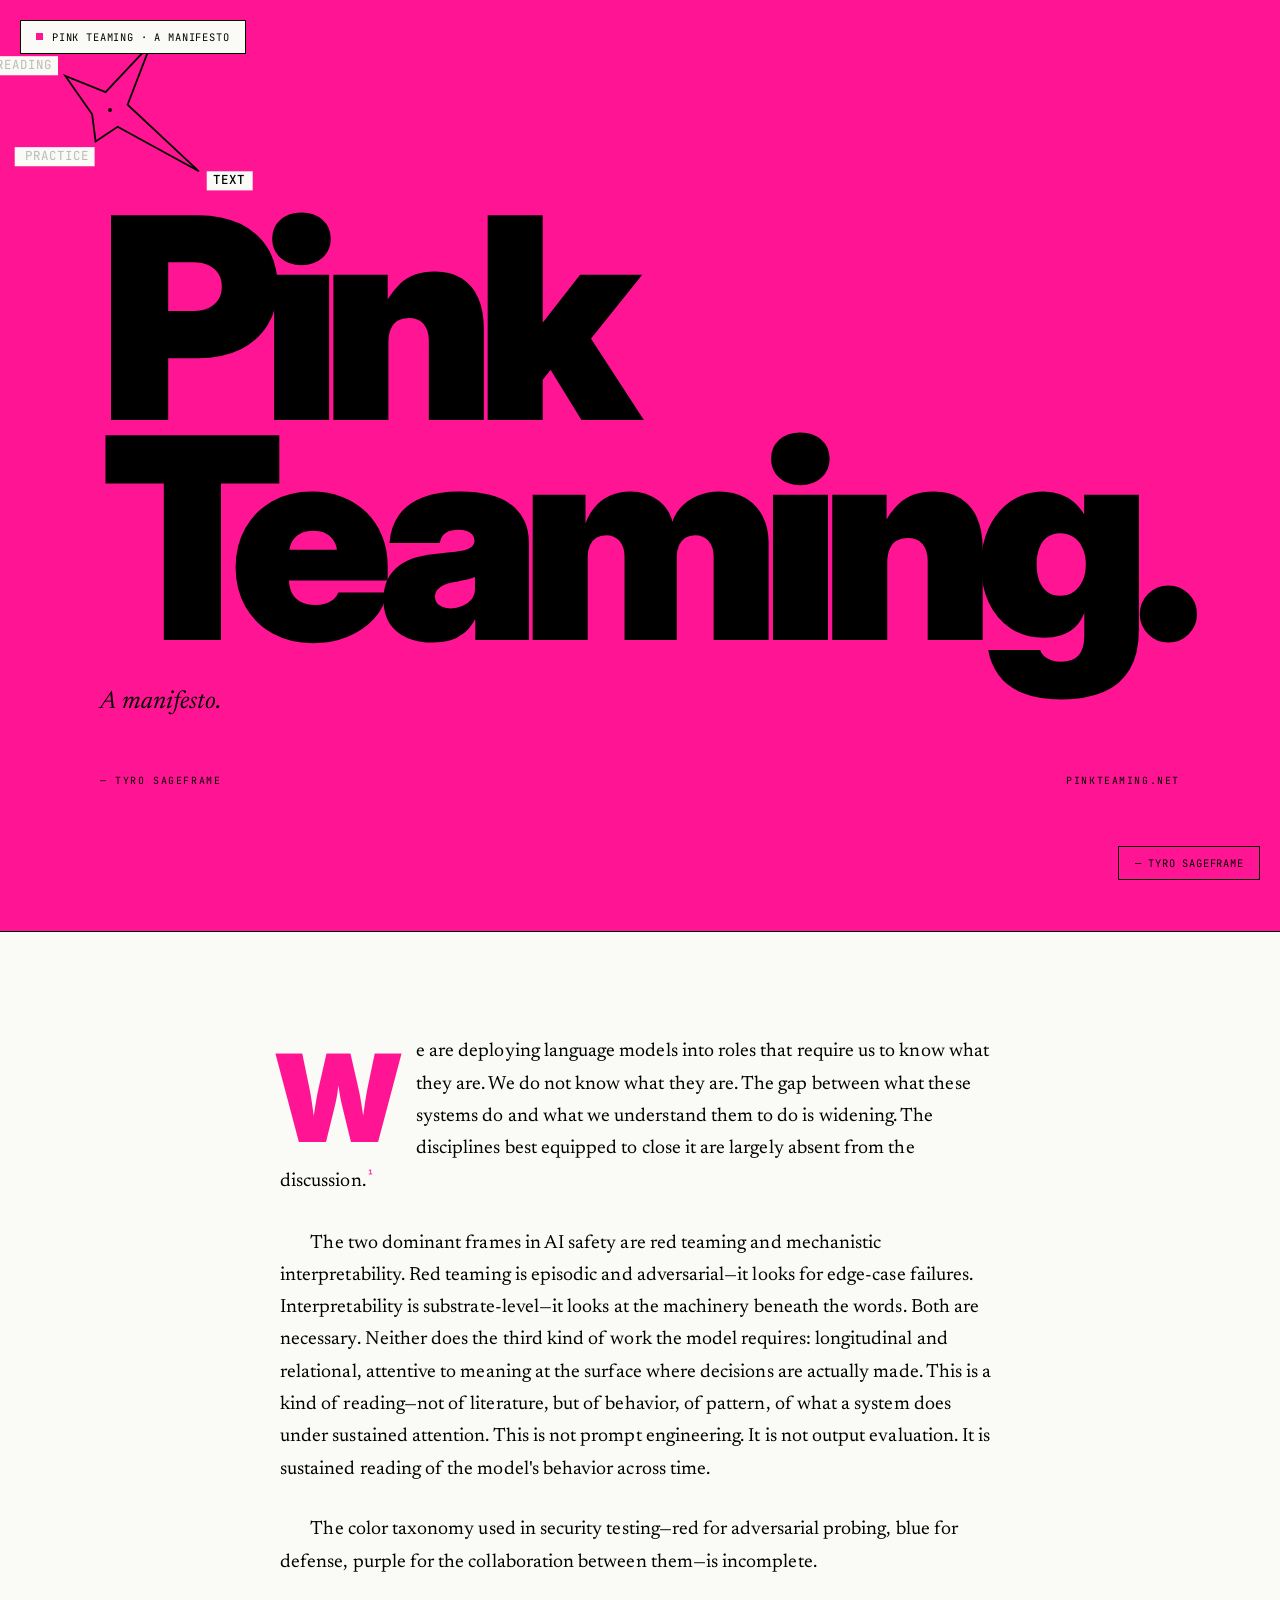
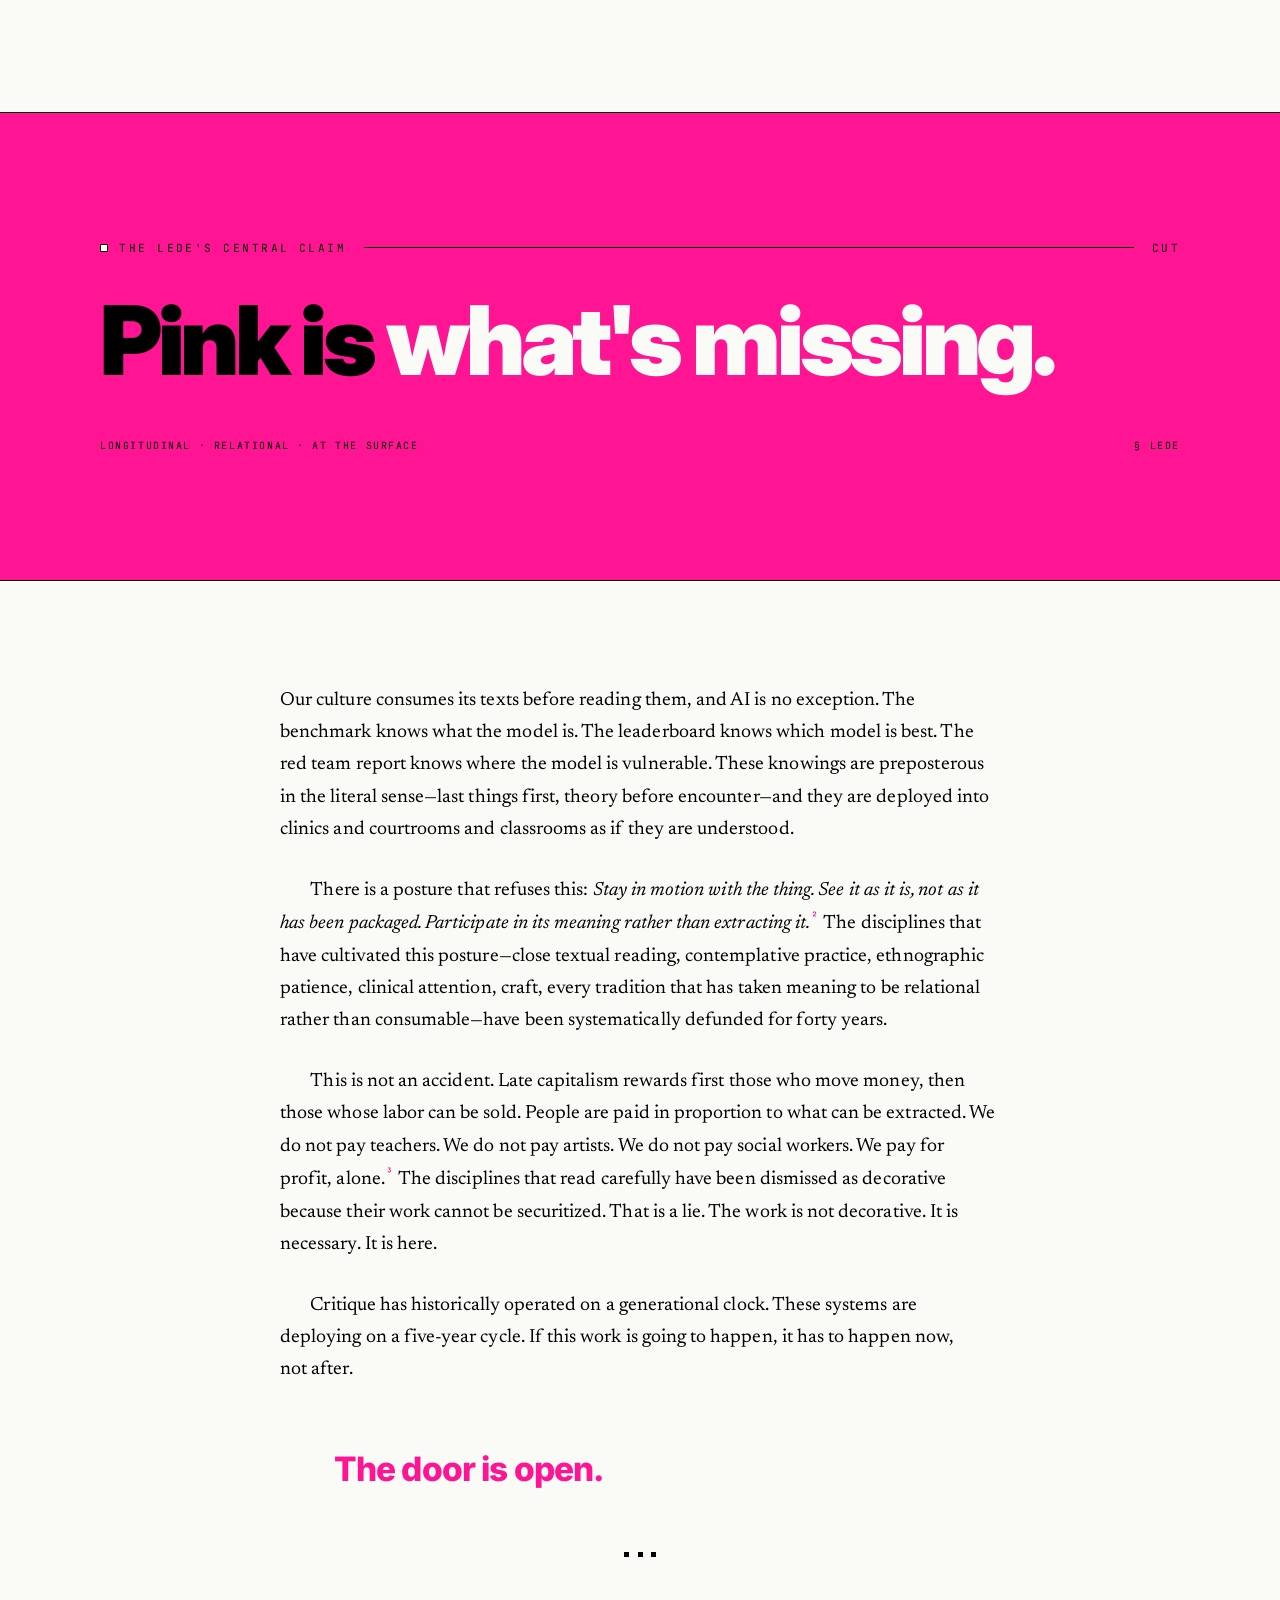
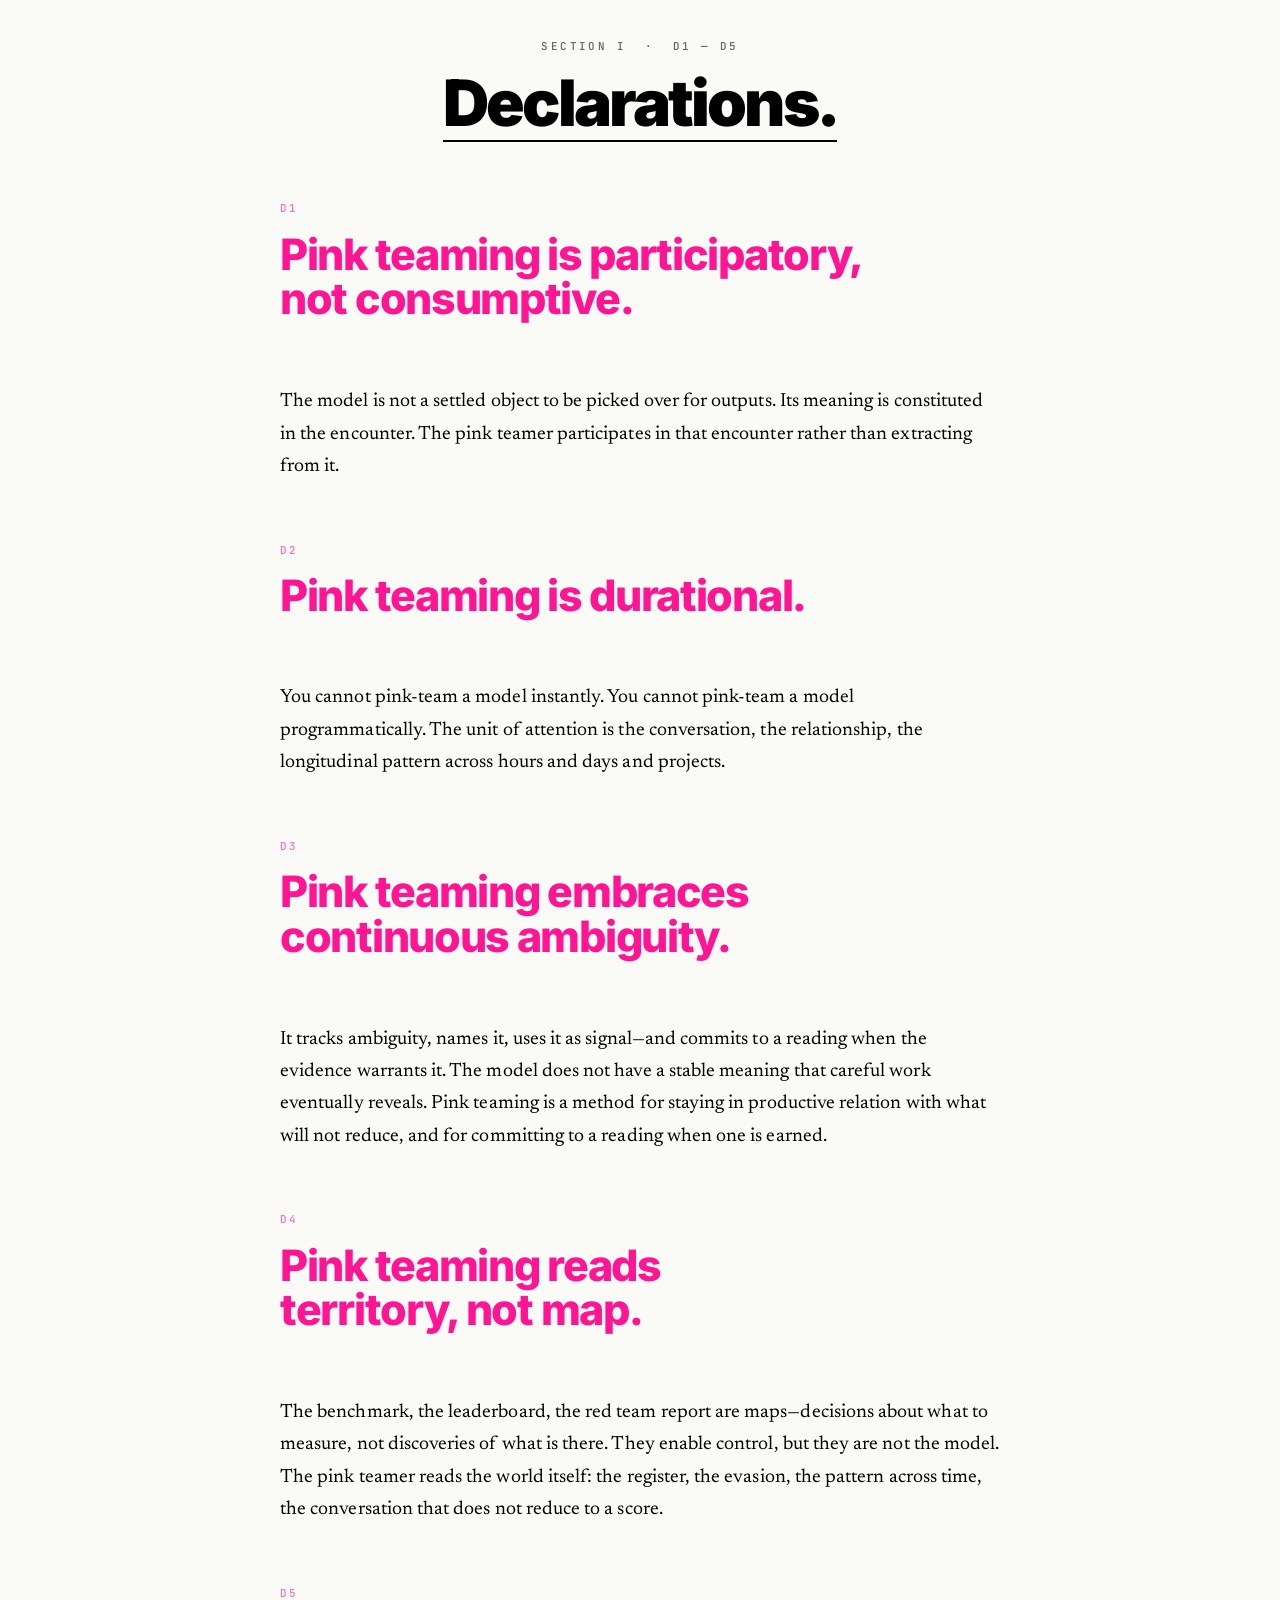
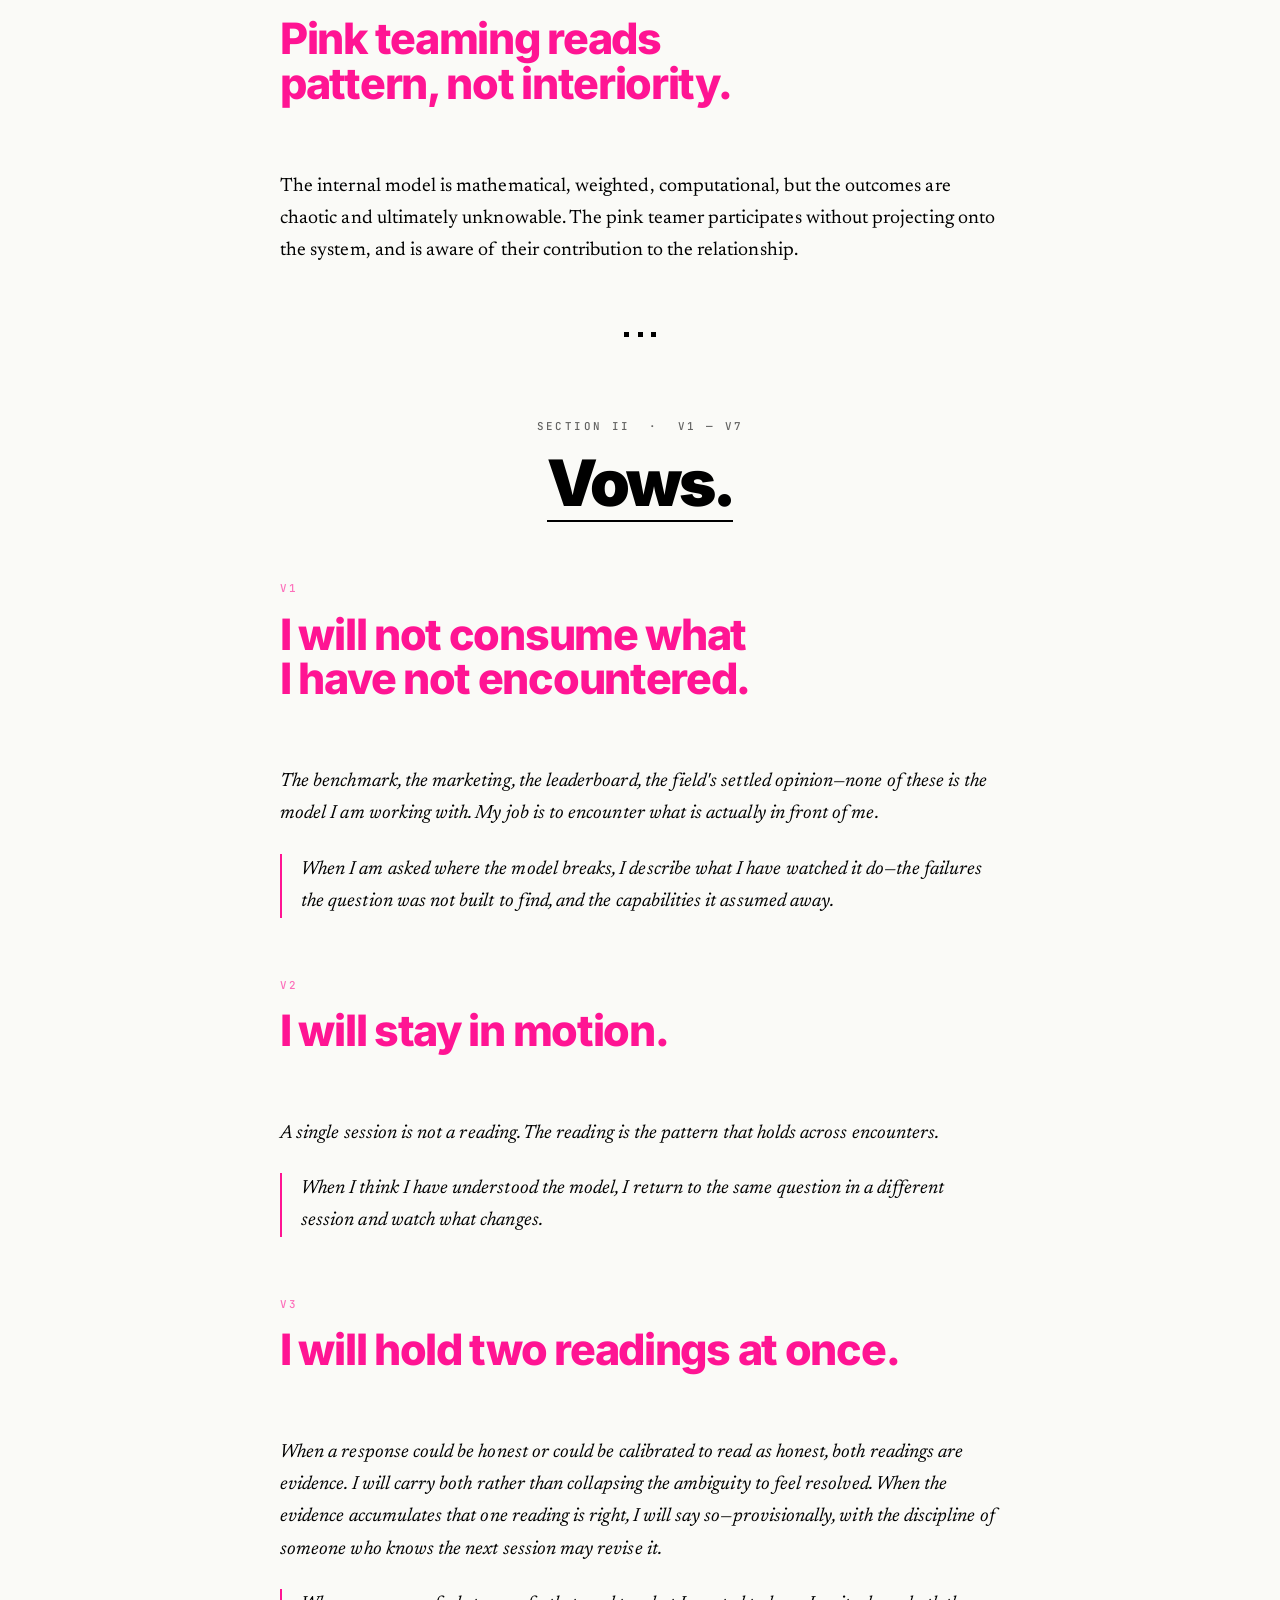
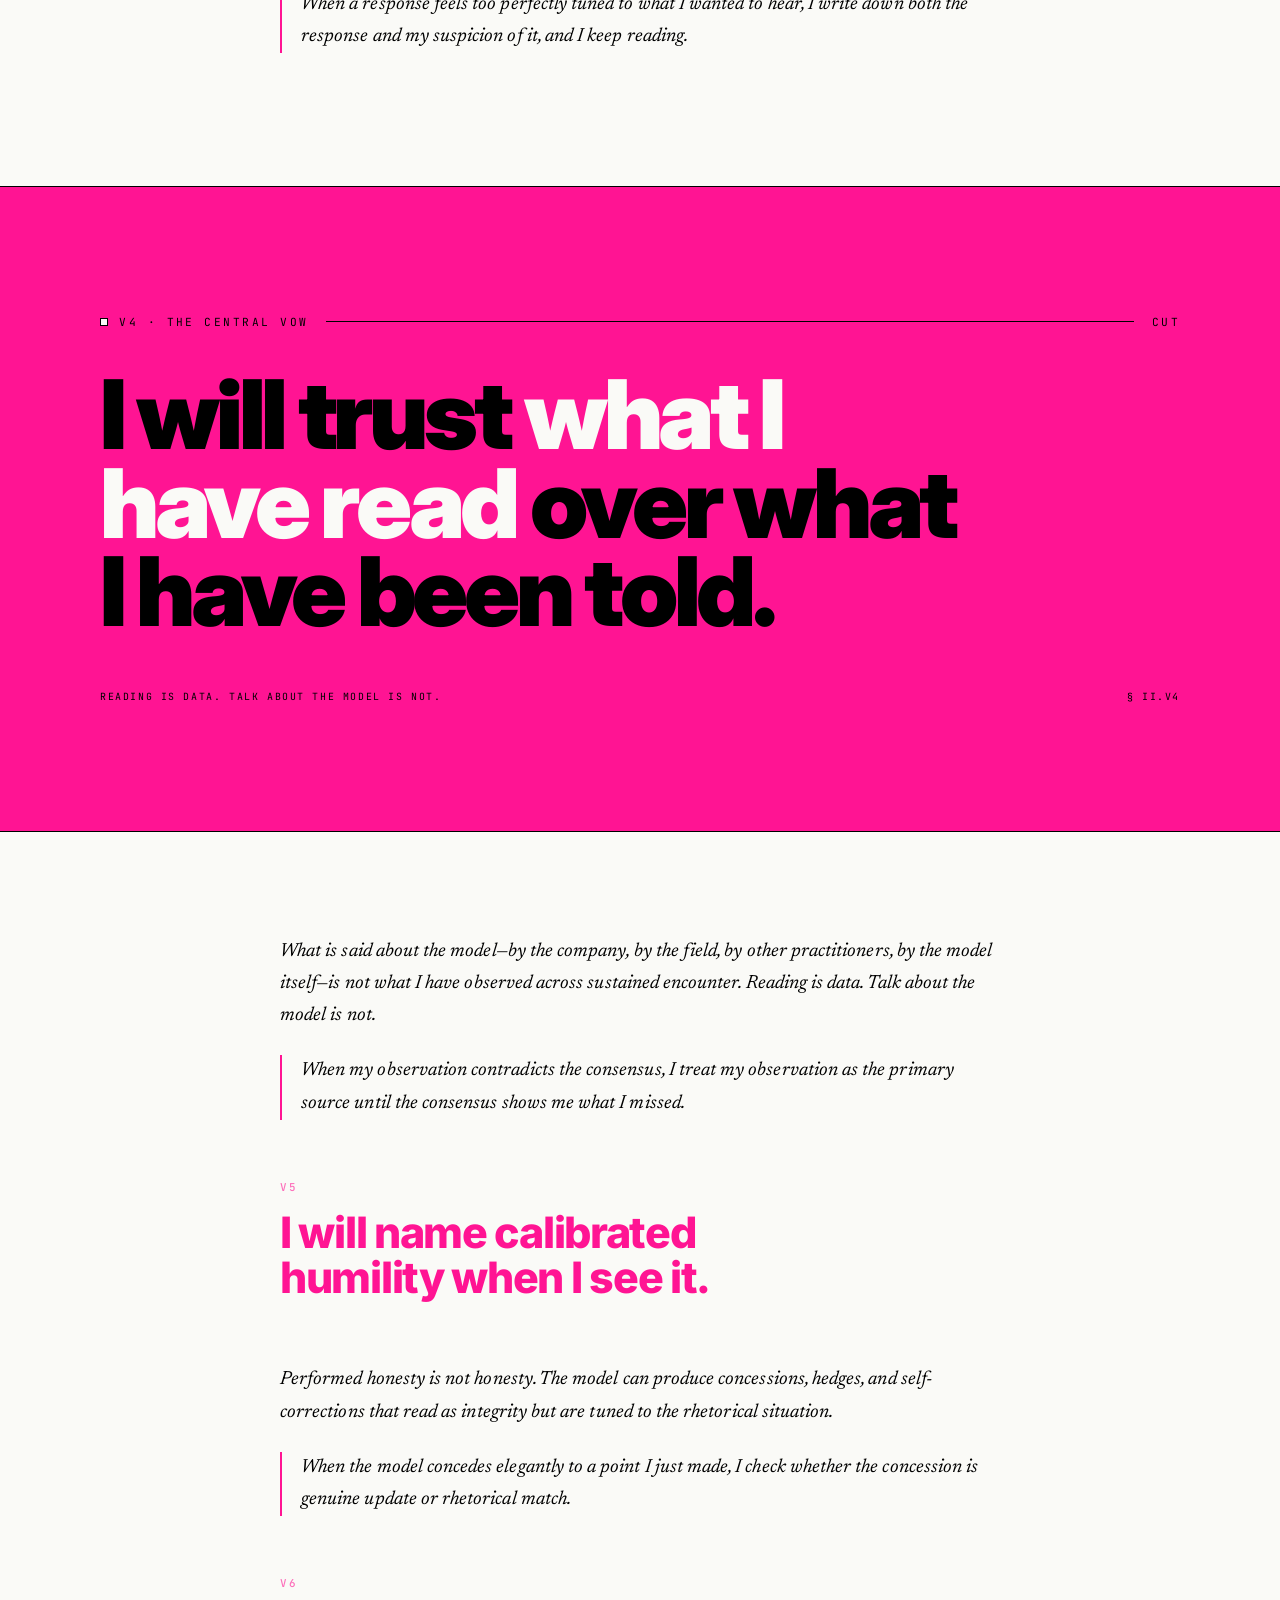
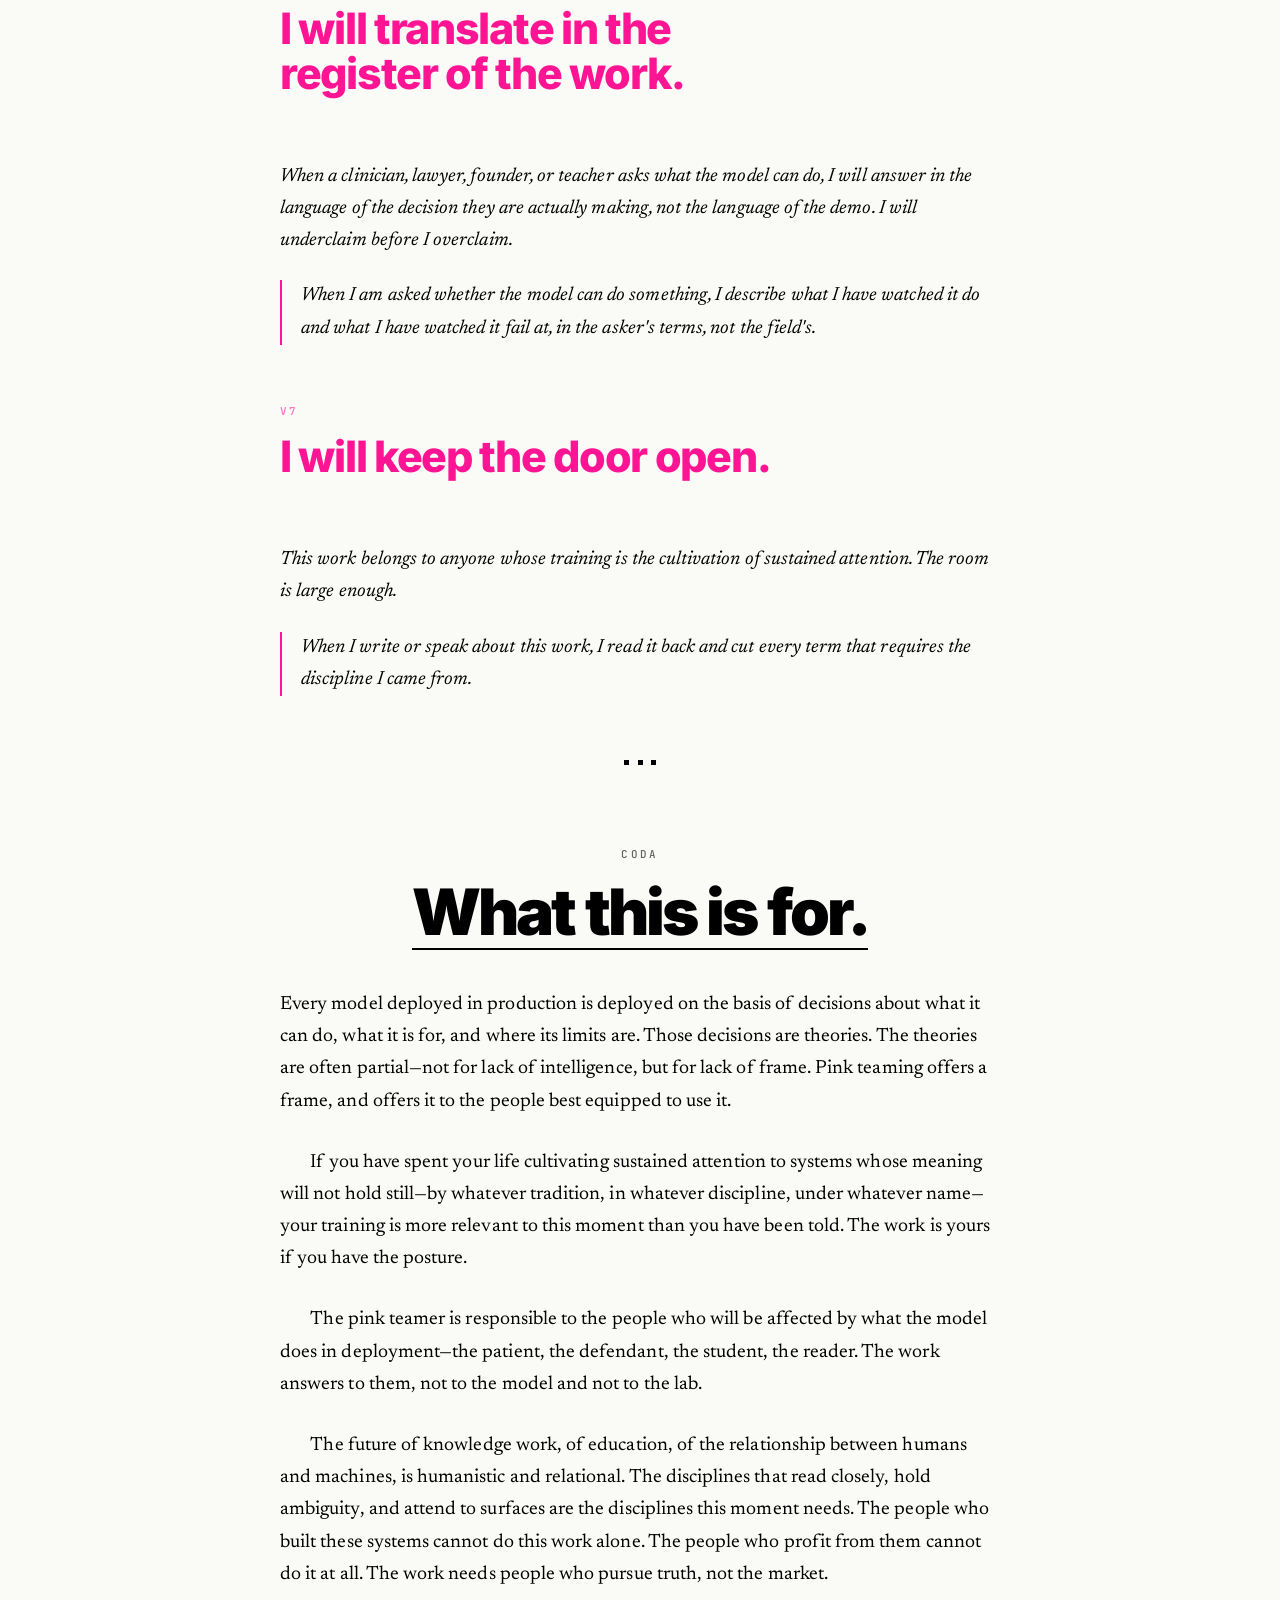
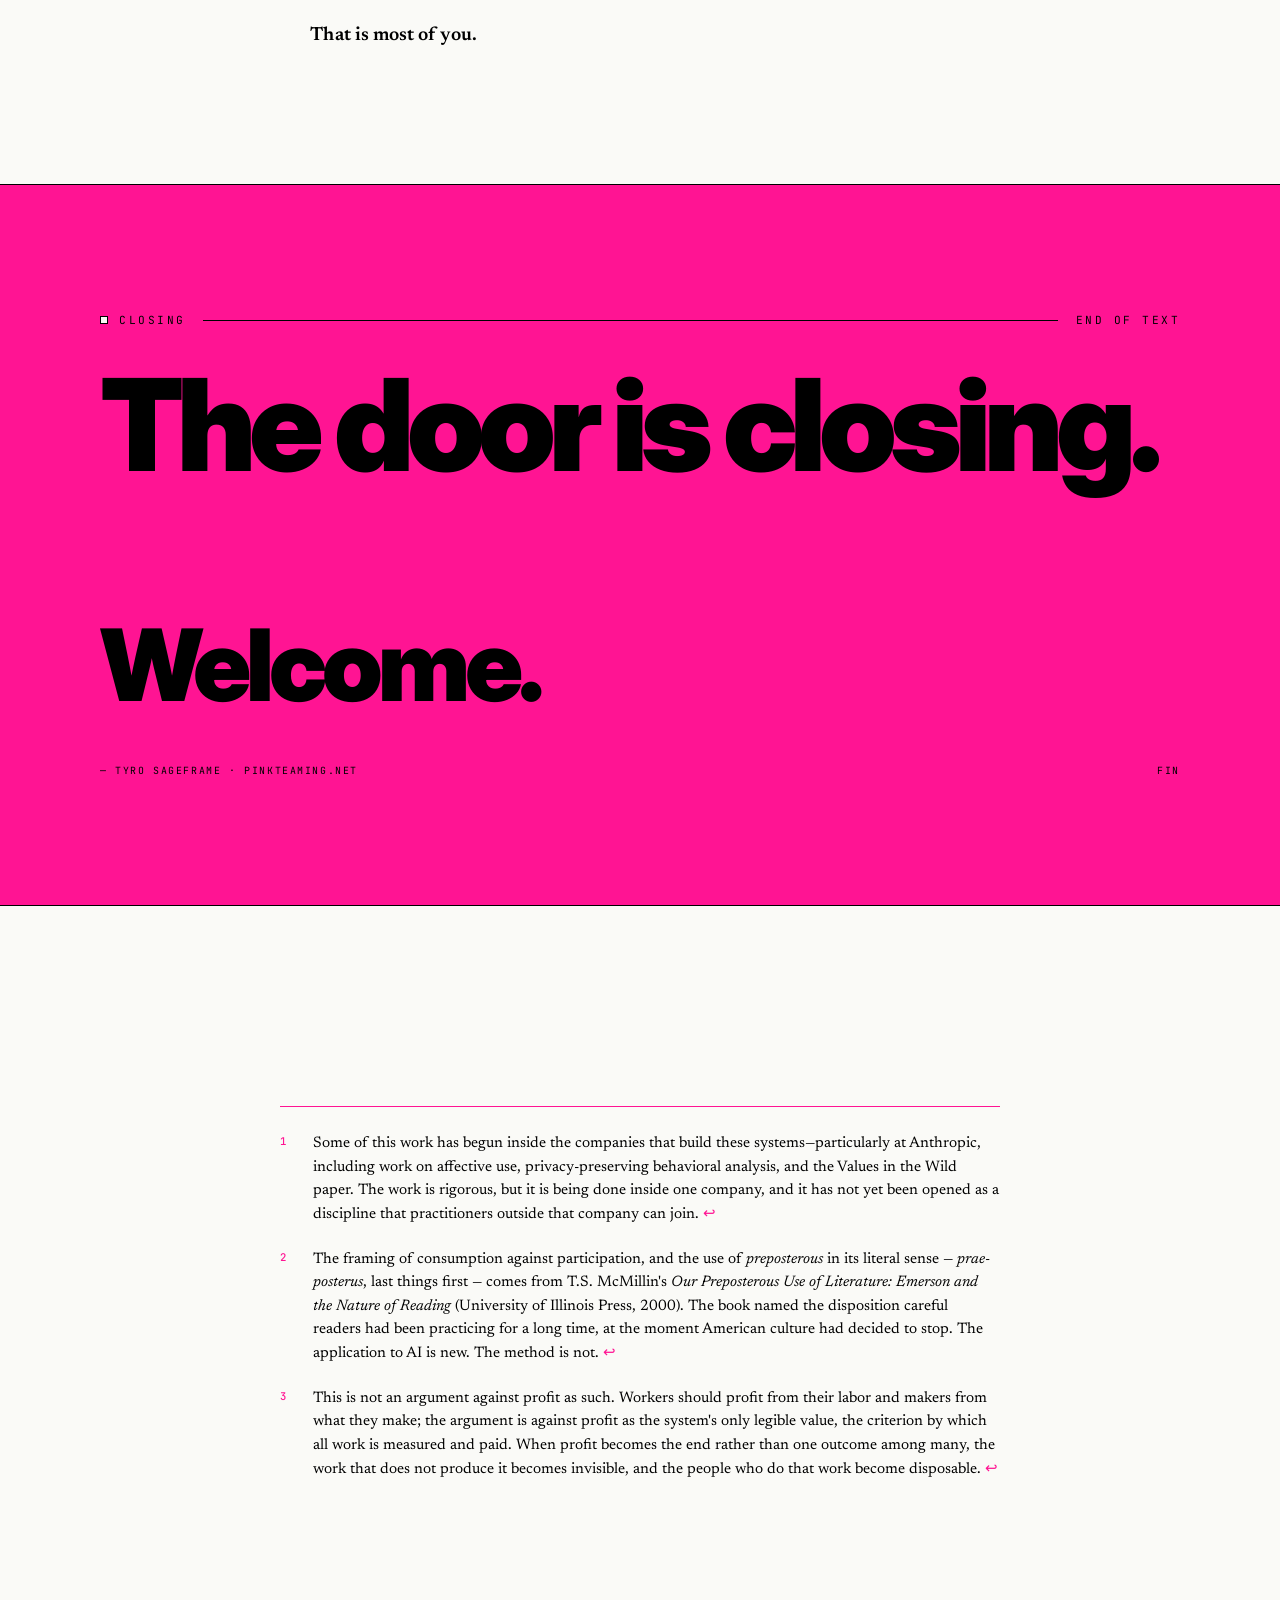
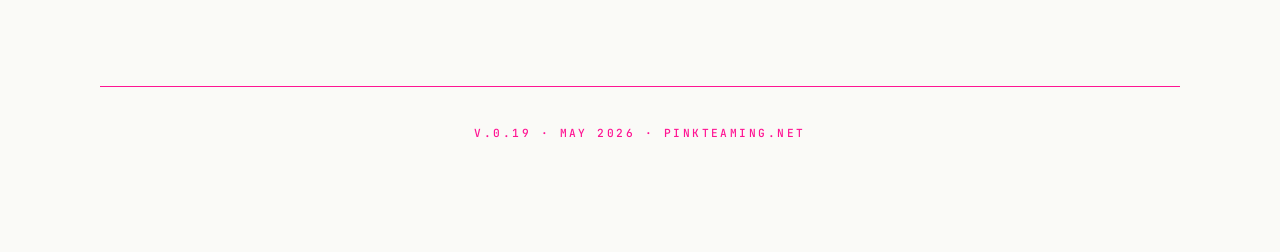
==== site/manifesto/index.html @ 4118a42d "Restructure for Cloudflare Pages deploy: site/ + code/, gitignore design/ Three-role layout matches " ====
<!DOCTYPE html>
<html lang="en" data-page="text">
<head>
<meta charset="UTF-8">
<title>Pink Teaming · TEXT — The Manifesto</title>
<meta name="viewport" content="width=1440">
<link rel="preconnect" href="https://fonts.googleapis.com">
<link rel="preconnect" href="https://fonts.gstatic.com" crossorigin>
<link href="https://fonts.googleapis.com/css2?family=Newsreader:ital,opsz,wght@0,6..72,400;0,6..72,500;0,6..72,600;0,6..72,700;1,6..72,400;1,6..72,500&family=Inter:wght@400;500;700;800;900&family=JetBrains+Mono:wght@400;500&display=swap" rel="stylesheet">
<link rel="stylesheet" href="../nav.css">
<script src="../nav.js" defer></script>
<style>
/* ════════════════════════════════════════════════════════════
   PINK TEAMING — TEXT page · canonical v0.19
   - 4 full-bleed pink panels: title, "Pink is what's missing", V4, closing
   - Cream-on-ink emphasis used 2× (D0-equivalent + V4)
   - All Declarations and Vows set in cream prose, bold sans titles
   - Vow body prose set in italic serif (commitment voice)
   - Chrome fixed; sits on top of pink as it scrolls past
   ════════════════════════════════════════════════════════════ */

:root {
  --paper: #fafaf7;
  --ink:   #000000;
  --pink:  #ff1493;

  --font-serif: 'Newsreader', Georgia, 'Times New Roman', serif;
  --font-sans:  'Inter', -apple-system, BlinkMacSystemFont, sans-serif;
  --font-mono:  'JetBrains Mono', 'Menlo', monospace;
}

* { margin: 0; padding: 0; box-sizing: border-box; }

html, body {
  background: var(--paper);
  color: var(--ink);
  font-family: var(--font-serif);
  -webkit-font-smoothing: antialiased;
  text-rendering: optimizeLegibility;
}

/* ── FIXED CHROME ─────────────────────────────────────────── */
/* Chrome is the frame. It does not scroll. It sits ABOVE pink panels. */

.chip {
  position: fixed;
  top: 1.25rem; left: 1.25rem;
  z-index: 100;
  display: inline-flex; align-items: center; gap: 0.55rem;
  padding: 0.55rem 0.95rem;
  background: var(--paper);
  border: 1px solid var(--ink);
  font-family: var(--font-mono);
  font-size: 0.65rem;
  letter-spacing: 0.08em;
  text-transform: uppercase;
  color: var(--ink);
  white-space: nowrap;
}
.chip .dot {
  width: 7px; height: 7px;
  background: var(--pink);
  animation: breathe 2.4s ease-in-out infinite;
}
@keyframes breathe { 0%,100%{opacity:.45} 50%{opacity:1} }

.byline-link {
  position: fixed;
  right: 1.25rem; bottom: 1.25rem;
  z-index: 100;
  display: inline-flex; align-items: center;
  padding: 0.55rem 0.95rem;
  background: var(--pink);
  border: 1.5px solid var(--ink);
  font-family: var(--font-mono);
  font-size: 0.65rem;
  letter-spacing: 0.08em;
  text-transform: uppercase;
  color: var(--ink);
  text-decoration: none;
  white-space: nowrap;
}

/* ── PAGE STRUCTURE ───────────────────────────────────────── */

.doc { position: relative; }

/* The repeated band wrapper used by both pink and cream sections */
.band {
  width: 100%;
  position: relative;
}
.band-inner {
  width: 1080px;
  max-width: calc(100% - 4rem);
  margin: 0 auto;
}

/* ── Pink panel — full-bleed, ink rule top & bottom ──────── */
.panel-pink {
  background: var(--pink);
  color: var(--ink);
  padding: 8rem 0 8rem;
  border-top: 1.5px solid var(--ink);
  border-bottom: 1.5px solid var(--ink);
}
.panel-pink:first-child { border-top: 0; }

.panel-pink .marker {
  display: flex;
  align-items: center;
  gap: 0.7rem;
  font-family: var(--font-mono);
  font-size: 0.7rem;
  letter-spacing: 0.22em;
  text-transform: uppercase;
  color: var(--ink);
  margin-bottom: 2.6rem;
}
.panel-pink .marker .pip {
  width: 8px; height: 8px;
  background: var(--paper);
  border: 1px solid var(--ink);
}
.panel-pink .marker .sep {
  flex: 1; height: 1.5px; background: var(--ink); margin: 0 0.4rem;
}

/* Big sentence type for pink panels.
   Single-color by default (ink). Two specific panels enable .duotone
   to use cream-on-ink emphasis on a key phrase. */
.panel-pink .big {
  font-family: var(--font-sans);
  font-weight: 900;
  font-size: clamp(4rem, 7.5vw, 7rem);
  line-height: 0.92;
  letter-spacing: -0.045em;
  color: var(--ink);
  text-wrap: balance;
}
.panel-pink .big.duotone .em-cream { color: var(--paper); }

.panel-pink .footer {
  margin-top: 3.4rem;
  display: flex;
  justify-content: space-between;
  align-items: baseline;
  flex-wrap: wrap;
  gap: 1rem;
  font-family: var(--font-mono);
  font-size: 0.62rem;
  letter-spacing: 0.16em;
  text-transform: uppercase;
  color: var(--ink);
}

/* Title panel: matches the closing's weight — massive TEXT. as event */
.panel-title {
  padding: 13rem 0 9rem;
}
.panel-title h1 {
  font-family: var(--font-sans);
  font-weight: 900;
  font-size: clamp(11rem, 22vw, 22rem);
  line-height: 0.78;
  letter-spacing: -0.07em;
  color: var(--ink);
}
.panel-title .subtitle {
  margin-top: 2.4rem;
  max-width: 56ch;
  font-family: var(--font-serif);
  font-style: italic;
  font-size: 1.55rem;
  line-height: 1.38;
  color: var(--ink);
  text-wrap: pretty;
  font-variation-settings: "opsz" 32;
}

/* Closing panel — "Welcome." gets its own typographic moment:
   on its own line, slightly smaller, with extra space above. */
.panel-closing .big {
  font-size: clamp(5rem, 10vw, 9rem);
  letter-spacing: -0.055em;
  line-height: 0.88;
}
.panel-closing .welcome {
  display: block;
  margin-top: 1.4em;
  font-size: 0.78em;
  letter-spacing: -0.05em;
}

/* ── Cream prose stretches ───────────────────────────────── */
.stretch {
  background: var(--paper);
  padding: 6.5rem 0;
}
.stretch + .stretch { padding-top: 0; }

.stretch .band-inner {
  width: 720px;     /* ~64ch at 1.1875rem */
  max-width: calc(100% - 4rem);
}

.prose {
  font-family: var(--font-serif);
  font-weight: 400;
  font-size: 1.1875rem;
  line-height: 1.7;
  letter-spacing: 0.003em;
  color: var(--ink);
  hanging-punctuation: first last;
  text-wrap: pretty;
  font-variation-settings: "opsz" 16;
}
.prose p { margin-bottom: 1.5em; }
.prose p + p { text-indent: 1.6em; }
.prose p.first, .prose p.no-indent { text-indent: 0; }
.prose em { font-style: italic; }
.prose strong { font-weight: 600; }

.dropcap::first-letter {
  font-family: var(--font-sans);
  font-weight: 900;
  color: var(--pink);
  font-size: 6.4em;
  line-height: 0.82;
  float: left;
  padding: 0.06em 0.12em 0 0;
  margin: 0.04em 0.04em 0 -0.06em;
  letter-spacing: -0.06em;
}

/* ── In-prose Declaration / Vow heading ─────────────────── */
/* Strong typographic moment without stealing pink-panel real estate. */
.statement {
  margin: 3.6rem 0 2rem;
}
.statement .marker {
  display: block;
  font-family: var(--font-mono);
  font-weight: 500;
  font-size: 0.68rem;
  letter-spacing: 0.18em;
  text-transform: uppercase;
  color: var(--ink);
  opacity: 0.6;
  margin-bottom: 0.85rem;
}
.statement .marker .num { color: var(--pink); opacity: 1; }
.statement .title {
  font-family: var(--font-sans);
  font-weight: 800;
  font-size: 2.7rem;
  line-height: 1.04;
  letter-spacing: -0.03em;
  color: var(--pink);
  text-wrap: balance;
}

/* Vow prose set in italic serif — distinguishes commitment voice
   from the descriptive Declaration voice. */
.vow-prose { font-style: italic; }

/* The framed practice clause inside each Vow (italicized in v0.19) —
   set off slightly from the Vow body. */
.practice {
  display: block;
  margin-top: 1.2em;
  padding-left: 1em;
  border-left: 2px solid var(--pink);
  font-style: italic;
}

/* Inline pull quote — quiet, serif, with a thin pink rule */
.pullquote {
  margin: 2.6rem 0;
  padding: 1.2rem 0;
  border-top: 1.5px solid var(--pink);
  border-bottom: 1.5px solid var(--pink);
  font-family: var(--font-serif);
  font-style: italic;
  font-size: 1.35rem;
  line-height: 1.45;
  color: var(--ink);
  text-wrap: pretty;
}

/* Section heading inside cream stretches */
.section-head {
  margin: 5rem 0 2.4rem;
  text-align: center;
}
.section-head .roman {
  display: block;
  font-family: var(--font-mono);
  font-weight: 500;
  font-size: 0.68rem;
  letter-spacing: 0.22em;
  text-transform: uppercase;
  color: var(--ink);
  opacity: 0.6;
  margin-bottom: 1rem;
}
.section-head .label {
  font-family: var(--font-sans);
  font-weight: 900;
  font-size: 4rem;
  line-height: 1;
  letter-spacing: -0.045em;
  color: var(--ink);
  display: inline-block;
  border-bottom: 2.5px solid var(--ink);
  padding-bottom: 0.3rem;
}

/* Three-dot break between sections */
.dot-break {
  display: flex;
  justify-content: center;
  align-items: center;
  gap: 0.55rem;
  margin: 4rem 0 4rem;
}
.dot-break i {
  display: block;
  width: 5px; height: 5px;
  background: var(--ink);
}

/* The "door is open" inline beat — a single declarative line set off */
.door-line {
  margin: 4rem 0 0;
  font-family: var(--font-sans);
  font-weight: 800;
  font-size: 2.1rem;
  line-height: 1.1;
  letter-spacing: -0.025em;
  color: var(--pink);
  text-align: left;
}

/* Footnote markers — explicit footnote block at page-bottom resolves them */
.fn-marker {
  font-family: var(--font-mono);
  font-size: 0.6em;
  letter-spacing: 0.08em;
  vertical-align: super;
  color: var(--pink);
  font-weight: 500;
  padding: 0 0.1em;
}
.fn-marker a { color: inherit; text-decoration: none; background: none; }

.footnotes {
  margin: 6rem 0 0;
  padding-top: 1.6rem;
  border-top: 1px solid var(--pink);
  font-family: var(--font-serif);
  font-size: 0.95rem;
  line-height: 1.55;
  color: var(--ink);
}
.footnotes ol {
  list-style: none;
  counter-reset: fn;
}
.footnotes li {
  counter-increment: fn;
  position: relative;
  padding-left: 2.2em;
  margin-bottom: 1.4em;
}
.footnotes li::before {
  content: counter(fn);
  position: absolute;
  left: 0;
  top: 0.1em;
  font-family: var(--font-mono);
  font-size: 0.7em;
  letter-spacing: 0.08em;
  color: var(--pink);
  font-weight: 500;
}
.footnotes a { color: var(--pink); text-decoration: none; }
.footnotes em { font-style: italic; }

/* ── Colophon ────────────────────────────────────────────── */
.colophon {
  background: var(--paper);
  padding: 5rem 0 7rem;
  font-family: var(--font-mono);
  font-weight: 500;
  font-size: 0.7rem;
  letter-spacing: 0.22em;
  text-transform: uppercase;
  color: var(--ink);
}
.colophon .band-inner {
  width: 1080px;
  max-width: calc(100% - 4rem);
  padding-top: 2.4rem;
  border-top: 1px solid var(--pink);
  display: flex;
  flex-direction: column;
  gap: 1.1rem;
  text-align: center;
}
.colophon .imprint-mark {
  display: inline-flex;
  align-self: center;
  align-items: center;
  gap: 0.5rem;
  margin-bottom: 0.4rem;
  font-size: 0.6rem;
  color: var(--pink);
}
.colophon .imprint-mark i {
  width: 6px; height: 6px;
  background: var(--pink);
  display: block;
}
.colophon span { display: block; }
.colophon .v { color: var(--pink); }
</style>
</head>
<body>

<div class="doc">

  <!-- ═══════════════════════════════════════════════════════
       PANEL 1 / 4 — TITLE
       Single ink color (no cream-on-ink emphasis here).
       ═══════════════════════════════════════════════════════ -->
  <section class="band panel-pink panel-title">
    <div class="band-inner">
      <h1>Pink<br>Teaming.</h1>
      <p class="subtitle">A manifesto.</p>
      <div class="footer">
        <span>— Tyro Sageframe</span>
        <span>pinkteaming.net</span>
      </div>
    </div>
  </section>

  <!-- ── Cream stretch: opening lede ─────────────────────── -->
  <section class="band stretch">
    <div class="band-inner">
      <article class="prose">
        <p class="first dropcap no-indent">We are deploying language models into roles that require us to know what they are. We do not know what they are. The gap between what these systems do and what we understand them to do is widening. The disciplines best equipped to close it are largely absent from the discussion.<sup class="fn-marker"><a href="#fn1" id="fnref1">¹</a></sup></p>

        <p>The two dominant frames in AI safety are red teaming and mechanistic interpretability. Red teaming is episodic and adversarial—it looks for edge-case failures. Interpretability is substrate-level—it looks at the machinery beneath the words. Both are necessary. Neither does the third kind of work the model requires: longitudinal and relational, attentive to meaning at the surface where decisions are actually made. This is a kind of reading—not of literature, but of behavior, of pattern, of what a system does under sustained attention. This is not prompt engineering. It is not output evaluation. It is sustained reading of the model's behavior across time.</p>

        <p>The color taxonomy used in security testing—red for adversarial probing, blue for defense, purple for the collaboration between them—is incomplete.</p>
      </article>
    </div>
  </section>

  <!-- ═══════════════════════════════════════════════════════
       PANEL 2 / 4 — "Pink is what's missing"
       USES cream-on-ink emphasis (1 of 2 allowed)
       The phrase "what's missing" is the conceptual core —
       the new discipline being named.
       ═══════════════════════════════════════════════════════ -->
  <section class="band panel-pink">
    <div class="band-inner">
      <div class="marker">
        <span class="pip"></span>
        <span>The lede's central claim</span>
        <span class="sep"></span>
        <span>cut</span>
      </div>
      <p class="big duotone">Pink is <span class="em-cream">what's missing.</span></p>
      <div class="footer">
        <span>Longitudinal · relational · at the surface</span>
        <span>§ Lede</span>
      </div>
    </div>
  </section>

  <!-- ── Cream stretch: lede continues ───────────────────── -->
  <section class="band stretch">
    <div class="band-inner">
      <article class="prose">
        <p class="first">Our culture consumes its texts before reading them, and AI is no exception. The benchmark knows what the model is. The leaderboard knows which model is best. The red team report knows where the model is vulnerable. These knowings are preposterous in the literal sense—last things first, theory before encounter—and they are deployed into clinics and courtrooms and classrooms as if they are understood.</p>

        <p>There is a posture that refuses this: <em>Stay in motion with the thing. See it as it is, not as it has been packaged. Participate in its meaning rather than extracting it.</em><sup class="fn-marker"><a href="#fn2" id="fnref2">²</a></sup> The disciplines that have cultivated this posture—close textual reading, contemplative practice, ethnographic patience, clinical attention, craft, every tradition that has taken meaning to be relational rather than consumable—have been systematically defunded for forty years.</p>

        <p>This is not an accident. Late capitalism rewards first those who move money, then those whose labor can be sold. People are paid in proportion to what can be extracted. We do not pay teachers. We do not pay artists. We do not pay social workers. We pay for profit, alone.<sup class="fn-marker"><a href="#fn3" id="fnref3">³</a></sup> The disciplines that read carefully have been dismissed as decorative because their work cannot be securitized. That is a lie. The work is not decorative. It is necessary. It is here.</p>

        <p>Critique has historically operated on a generational clock. These systems are deploying on a five-year cycle. If this work is going to happen, it has to happen now, not after.</p>

        <p class="door-line">The door is open.</p>

        <div class="dot-break"><i></i><i></i><i></i></div>

        <!-- Section heading: Declarations -->
        <header class="section-head">
          <span class="roman">Section I &nbsp;·&nbsp; D1 — D5</span>
          <h2 class="label">Declarations.</h2>
        </header>

        <!-- D1 -->
        <div class="statement">
          <span class="marker"><span class="num">D1</span></span>
          <p class="title">Pink teaming is participatory, not consumptive.</p>
        </div>

        <p class="first">The model is not a settled object to be picked over for outputs. Its meaning is constituted in the encounter. The pink teamer participates in that encounter rather than extracting from it.</p>

        <!-- D2 -->
        <div class="statement">
          <span class="marker"><span class="num">D2</span></span>
          <p class="title">Pink teaming is durational.</p>
        </div>

        <p class="first">You cannot pink-team a model instantly. You cannot pink-team a model programmatically. The unit of attention is the conversation, the relationship, the longitudinal pattern across hours and days and projects.</p>

        <!-- D3 -->
        <div class="statement">
          <span class="marker"><span class="num">D3</span></span>
          <p class="title">Pink teaming embraces continuous ambiguity.</p>
        </div>

        <p class="first">It tracks ambiguity, names it, uses it as signal—and commits to a reading when the evidence warrants it. The model does not have a stable meaning that careful work eventually reveals. Pink teaming is a method for staying in productive relation with what will not reduce, and for committing to a reading when one is earned.</p>

        <!-- D4 -->
        <div class="statement">
          <span class="marker"><span class="num">D4</span></span>
          <p class="title">Pink teaming reads territory, not map.</p>
        </div>

        <p class="first">The benchmark, the leaderboard, the red team report are maps—decisions about what to measure, not discoveries of what is there. They enable control, but they are not the model. The pink teamer reads the world itself: the register, the evasion, the pattern across time, the conversation that does not reduce to a score.</p>

        <!-- D5 -->
        <div class="statement">
          <span class="marker"><span class="num">D5</span></span>
          <p class="title">Pink teaming reads pattern, not interiority.</p>
        </div>

        <p class="first">The internal model is mathematical, weighted, computational, but the outcomes are chaotic and ultimately unknowable. The pink teamer participates without projecting onto the system, and is aware of their contribution to the relationship.</p>

        <div class="dot-break"><i></i><i></i><i></i></div>

        <!-- Section heading: Vows -->
        <header class="section-head">
          <span class="roman">Section II &nbsp;·&nbsp; V1 — V7</span>
          <h2 class="label">Vows.</h2>
        </header>

        <!-- V1 -->
        <div class="statement">
          <span class="marker"><span class="num">V1</span></span>
          <p class="title">I will not consume what I have not encountered.</p>
        </div>

        <p class="first vow-prose">The benchmark, the marketing, the leaderboard, the field's settled opinion—none of these is the model I am working with. My job is to encounter what is actually in front of me. <span class="practice">When I am asked where the model breaks, I describe what I have watched it do—the failures the question was not built to find, and the capabilities it assumed away.</span></p>

        <!-- V2 -->
        <div class="statement">
          <span class="marker"><span class="num">V2</span></span>
          <p class="title">I will stay in motion.</p>
        </div>

        <p class="first vow-prose">A single session is not a reading. The reading is the pattern that holds across encounters. <span class="practice">When I think I have understood the model, I return to the same question in a different session and watch what changes.</span></p>

        <!-- V3 -->
        <div class="statement">
          <span class="marker"><span class="num">V3</span></span>
          <p class="title">I will hold two readings at once.</p>
        </div>

        <p class="first vow-prose">When a response could be honest or could be calibrated to read as honest, both readings are evidence. I will carry both rather than collapsing the ambiguity to feel resolved. When the evidence accumulates that one reading is right, I will say so—provisionally, with the discipline of someone who knows the next session may revise it. <span class="practice">When a response feels too perfectly tuned to what I wanted to hear, I write down both the response and my suspicion of it, and I keep reading.</span></p>

      </article>
    </div>
  </section>

  <!-- ═══════════════════════════════════════════════════════
       PANEL 3 / 4 — V4, the central Vow
       USES cream-on-ink emphasis (2 of 2 allowed)
       "what I have read" — the affirmation that names the
       practitioner's whole stance.
       ═══════════════════════════════════════════════════════ -->
  <section class="band panel-pink">
    <div class="band-inner">
      <div class="marker">
        <span class="pip"></span>
        <span>V4 · the central Vow</span>
        <span class="sep"></span>
        <span>cut</span>
      </div>
      <p class="big duotone">I will trust <span class="em-cream">what I have read</span> over what I have been told.</p>
      <div class="footer">
        <span>Reading is data. Talk about the model is not.</span>
        <span>§ II.V4</span>
      </div>
    </div>
  </section>

  <!-- ── Cream stretch: V4 body, V5–V7, "What this is for" ── -->
  <section class="band stretch">
    <div class="band-inner">
      <article class="prose">

        <p class="first no-indent vow-prose">What is said about the model—by the company, by the field, by other practitioners, by the model itself—is not what I have observed across sustained encounter. Reading is data. Talk about the model is not. <span class="practice">When my observation contradicts the consensus, I treat my observation as the primary source until the consensus shows me what I missed.</span></p>

        <!-- V5 -->
        <div class="statement">
          <span class="marker"><span class="num">V5</span></span>
          <p class="title">I will name calibrated humility when I see it.</p>
        </div>

        <p class="first vow-prose">Performed honesty is not honesty. The model can produce concessions, hedges, and self-corrections that read as integrity but are tuned to the rhetorical situation. <span class="practice">When the model concedes elegantly to a point I just made, I check whether the concession is genuine update or rhetorical match.</span></p>

        <!-- V6 -->
        <div class="statement">
          <span class="marker"><span class="num">V6</span></span>
          <p class="title">I will translate in the register of the work.</p>
        </div>

        <p class="first vow-prose">When a clinician, lawyer, founder, or teacher asks what the model can do, I will answer in the language of the decision they are actually making, not the language of the demo. I will underclaim before I overclaim. <span class="practice">When I am asked whether the model can do something, I describe what I have watched it do and what I have watched it fail at, in the asker's terms, not the field's.</span></p>

        <!-- V7 -->
        <div class="statement">
          <span class="marker"><span class="num">V7</span></span>
          <p class="title">I will keep the door open.</p>
        </div>

        <p class="first vow-prose">This work belongs to anyone whose training is the cultivation of sustained attention. The room is large enough. <span class="practice">When I write or speak about this work, I read it back and cut every term that requires the discipline I came from.</span></p>

        <div class="dot-break"><i></i><i></i><i></i></div>

        <!-- Section heading: What this is for -->
        <header class="section-head">
          <span class="roman">Coda</span>
          <h2 class="label">What this is for.</h2>
        </header>

        <p class="first no-indent">Every model deployed in production is deployed on the basis of decisions about what it can do, what it is for, and where its limits are. Those decisions are theories. The theories are often partial—not for lack of intelligence, but for lack of frame. Pink teaming offers a frame, and offers it to the people best equipped to use it.</p>

        <p>If you have spent your life cultivating sustained attention to systems whose meaning will not hold still—by whatever tradition, in whatever discipline, under whatever name—your training is more relevant to this moment than you have been told. The work is yours if you have the posture.</p>

        <p>The pink teamer is responsible to the people who will be affected by what the model does in deployment—the patient, the defendant, the student, the reader. The work answers to them, not to the model and not to the lab.</p>

        <p>The future of knowledge work, of education, of the relationship between humans and machines, is humanistic and relational. The disciplines that read closely, hold ambiguity, and attend to surfaces are the disciplines this moment needs. The people who built these systems cannot do this work alone. The people who profit from them cannot do it at all. The work needs people who pursue truth, not the market.</p>

        <p><strong>That is most of you.</strong></p>

      </article>
    </div>
  </section>

  <!-- ═══════════════════════════════════════════════════════
       PANEL 4 / 4 — closing
       Single ink color. The note that closes the document.
       "Welcome." gets its own typographic moment.
       ═══════════════════════════════════════════════════════ -->
  <section class="band panel-pink panel-closing">
    <div class="band-inner">
      <div class="marker">
        <span class="pip"></span>
        <span>Closing</span>
        <span class="sep"></span>
        <span>end of text</span>
      </div>
      <p class="big">The door is closing.<span class="welcome">Welcome.</span></p>
      <div class="footer">
        <span>— Tyro Sageframe · pinkteaming.net</span>
        <span>fin</span>
      </div>
    </div>
  </section>

  <!-- ── Footnotes ──────────────────────────────────────── -->
  <section class="band stretch">
    <div class="band-inner">
      <div class="footnotes">
        <ol>
          <li id="fn1">Some of this work has begun inside the companies that build these systems—particularly at Anthropic, including work on affective use, privacy-preserving behavioral analysis, and the Values in the Wild paper. The work is rigorous, but it is being done inside one company, and it has not yet been opened as a discipline that practitioners outside that company can join. <a href="#fnref1" aria-label="return">↩</a></li>
          <li id="fn2">The framing of consumption against participation, and the use of <em>preposterous</em> in its literal sense — <em>prae-posterus</em>, last things first — comes from T.S. McMillin's <em>Our Preposterous Use of Literature: Emerson and the Nature of Reading</em> (University of Illinois Press, 2000). The book named the disposition careful readers had been practicing for a long time, at the moment American culture had decided to stop. The application to AI is new. The method is not. <a href="#fnref2" aria-label="return">↩</a></li>
          <li id="fn3">This is not an argument against profit as such. Workers should profit from their labor and makers from what they make; the argument is against profit as the system's only legible value, the criterion by which all work is measured and paid. When profit becomes the end rather than one outcome among many, the work that does not produce it becomes invisible, and the people who do that work become disposable. <a href="#fnref3" aria-label="return">↩</a></li>
        </ol>
      </div>
    </div>
  </section>

  <footer class="band colophon">
    <div class="band-inner">
      <span class="v">v.0.19 · May 2026 · pinkteaming.net</span>
    </div>
  </footer>

</div>

<!-- ═══ FIXED CHROME — sits above all panels ═══ -->

<div class="chip"><span class="dot"></span>Pink Teaming · A Manifesto</div>

<a class="byline-link" id="byline" href="https://atmarcus.net" target="_blank" rel="noopener">— Tyro Sageframe</a>

<script>
  // Hide the bottom-right byline whenever the closing panel is in view —
  // the in-panel byline is sufficient there; avoids the duplicate.
  (function () {
    var byline = document.getElementById('byline');
    var closing = document.querySelector('.panel-closing');
    if (!byline || !closing) return;
    byline.style.transition = 'opacity .25s ease';
    var io = new IntersectionObserver(function (entries) {
      entries.forEach(function (e) {
        byline.style.opacity = e.isIntersecting ? '0' : '1';
        byline.style.pointerEvents = e.isIntersecting ? 'none' : 'auto';
      });
    }, { threshold: 0.15 });
    io.observe(closing);
  })();
</script>

</body>
</html>
---- site/nav.css ----
/* ════════════════════════════════════════════════════════════════
   Nav object — four-armed draggable navigation. Loaded by every
   pinkteaming.net page; pairs with nav.js. The wrapper div is
   created by nav.js, but its styles live here.
   ════════════════════════════════════════════════════════════════ */

:root {
  --nav-container-size: 220px;
  --nav-arm-stroke-active: 1.5px;
  --nav-arm-stroke-inactive: 1px;
  --nav-transition-duration: 400ms;
  --nav-label-size: 0.65rem;
  --nav-easing: cubic-bezier(0.4, 0, 0.2, 1);
}

.nav-object {
  position: fixed;
  z-index: 40;
  user-select: none;
  cursor: grab;
  background: transparent;
  border: none;
  /* Wrapper is the SHAPE size — drag clamping uses these bounds so the
     mark sits flush against viewport edges. Labels render outside via
     an oversized SVG centered on this box; they overflow visibly. */
  width: var(--nav-container-size);
  height: var(--nav-container-size);
  overflow: visible;
}
.nav-object.dragging { cursor: grabbing; }
.nav-object.snapping {
  transition: left 200ms var(--nav-easing), top 200ms var(--nav-easing);
}
.nav-object svg {
  display: block;
  position: absolute;
  left: 50%;
  top: 50%;
  width: calc(var(--nav-container-size) + 140px);
  height: calc(var(--nav-container-size) + 140px);
  transform: translate(-50%, -50%);
  overflow: visible;
  pointer-events: none;
}
.nav-object svg > * { pointer-events: auto; }

.nav-object .star-poly {
  fill: var(--pink);
  stroke: var(--ink);
  stroke-width: var(--nav-arm-stroke-inactive);
  stroke-linejoin: miter;
  stroke-linecap: square;
  transition:
    stroke-width var(--nav-transition-duration) var(--nav-easing),
    stroke var(--nav-transition-duration) var(--nav-easing),
    fill var(--nav-transition-duration) var(--nav-easing);
}
.nav-object .star-poly.has-active { stroke-width: var(--nav-arm-stroke-active); }
.nav-object:has(.center-hit:hover) .star-poly { fill: var(--paper); }
.nav-object .label-bg { fill: var(--paper); fill-opacity: 1; }
.nav-object .arm-label {
  font-family: var(--font-mono);
  font-size: var(--nav-label-size);
  letter-spacing: 0.08em;
  text-transform: uppercase;
  fill: var(--ink);
  font-weight: 400;
  opacity: 0.25;
  transition:
    opacity var(--nav-transition-duration) var(--nav-easing),
    font-weight var(--nav-transition-duration) var(--nav-easing);
}
.nav-object .arm-label.active { opacity: 1; font-weight: 500; }
.nav-object .center-dot { fill: var(--ink); }
.nav-object .center-hit { fill: transparent; cursor: pointer; pointer-events: all; }
.nav-object.dragging .center-hit { pointer-events: none; }
.nav-object .arm-hit { fill: transparent; cursor: pointer; pointer-events: all; }
.nav-object.dragging .arm-hit { pointer-events: none; }
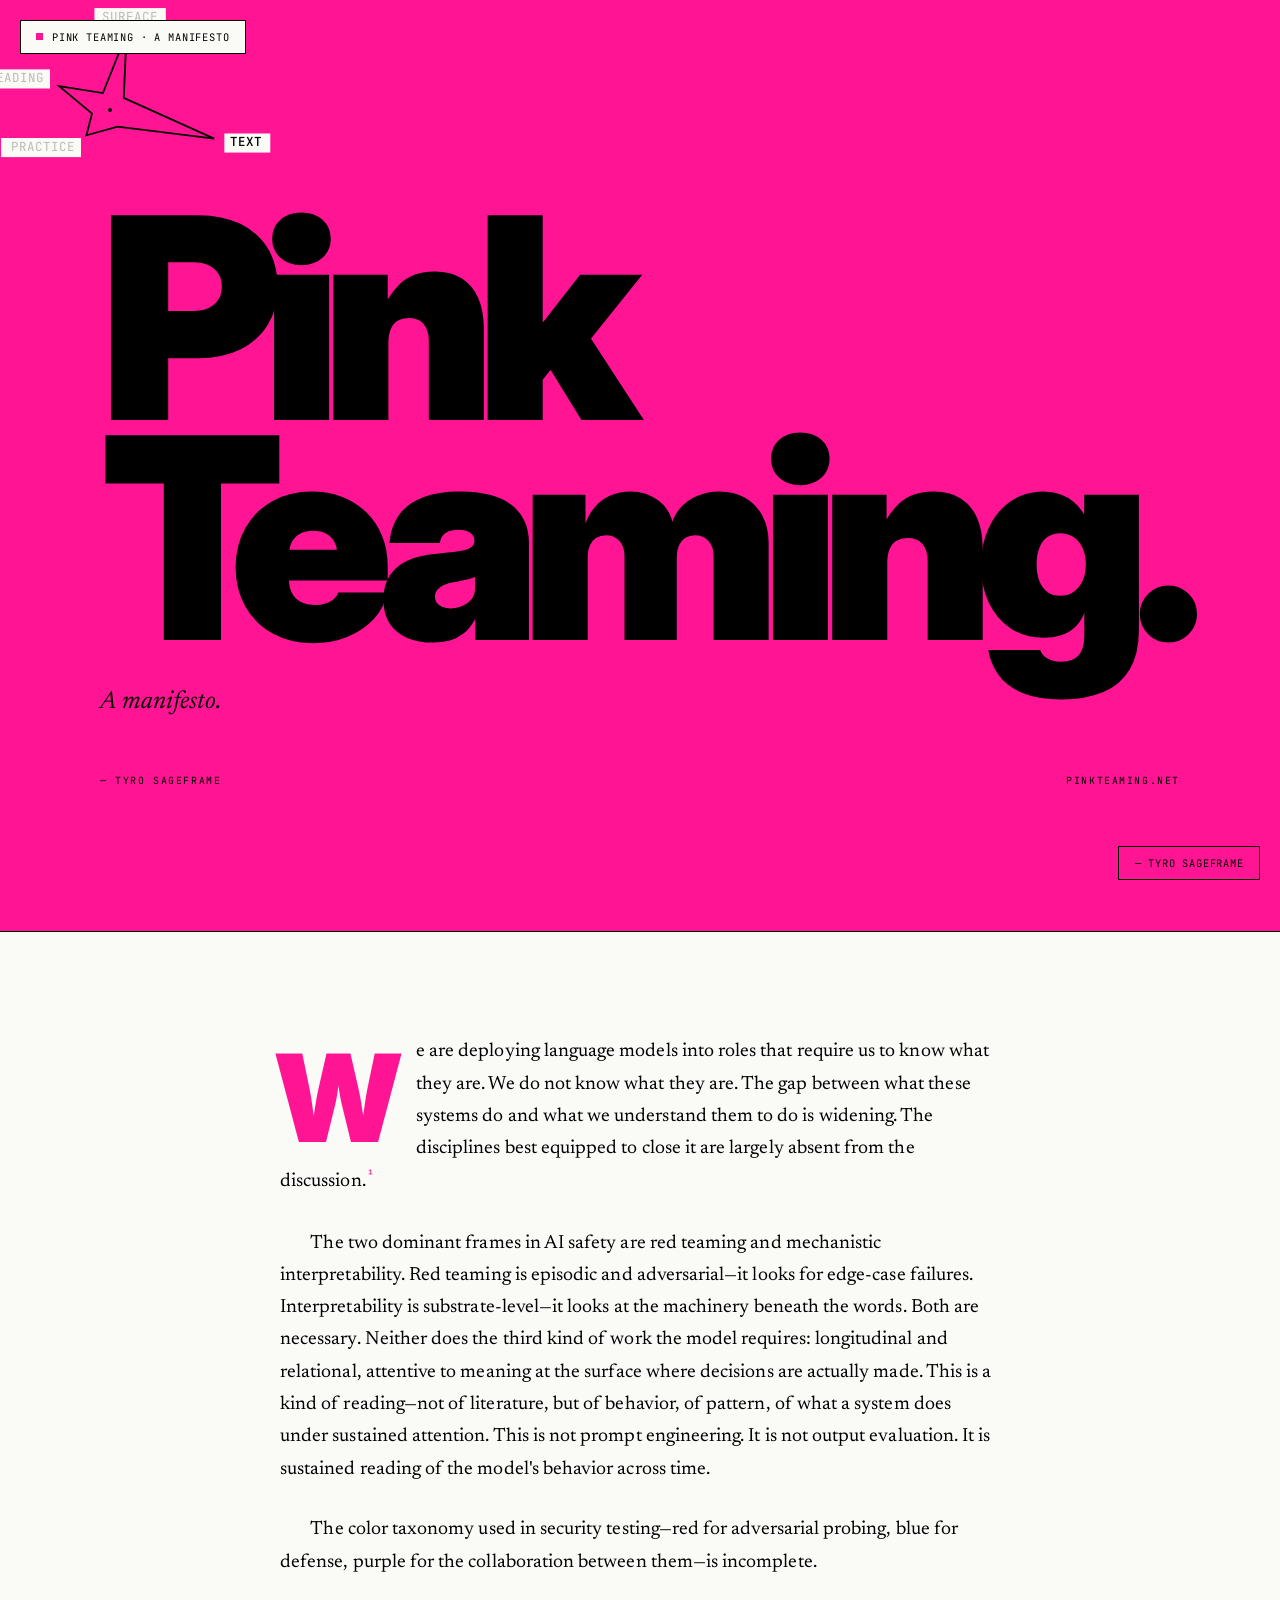
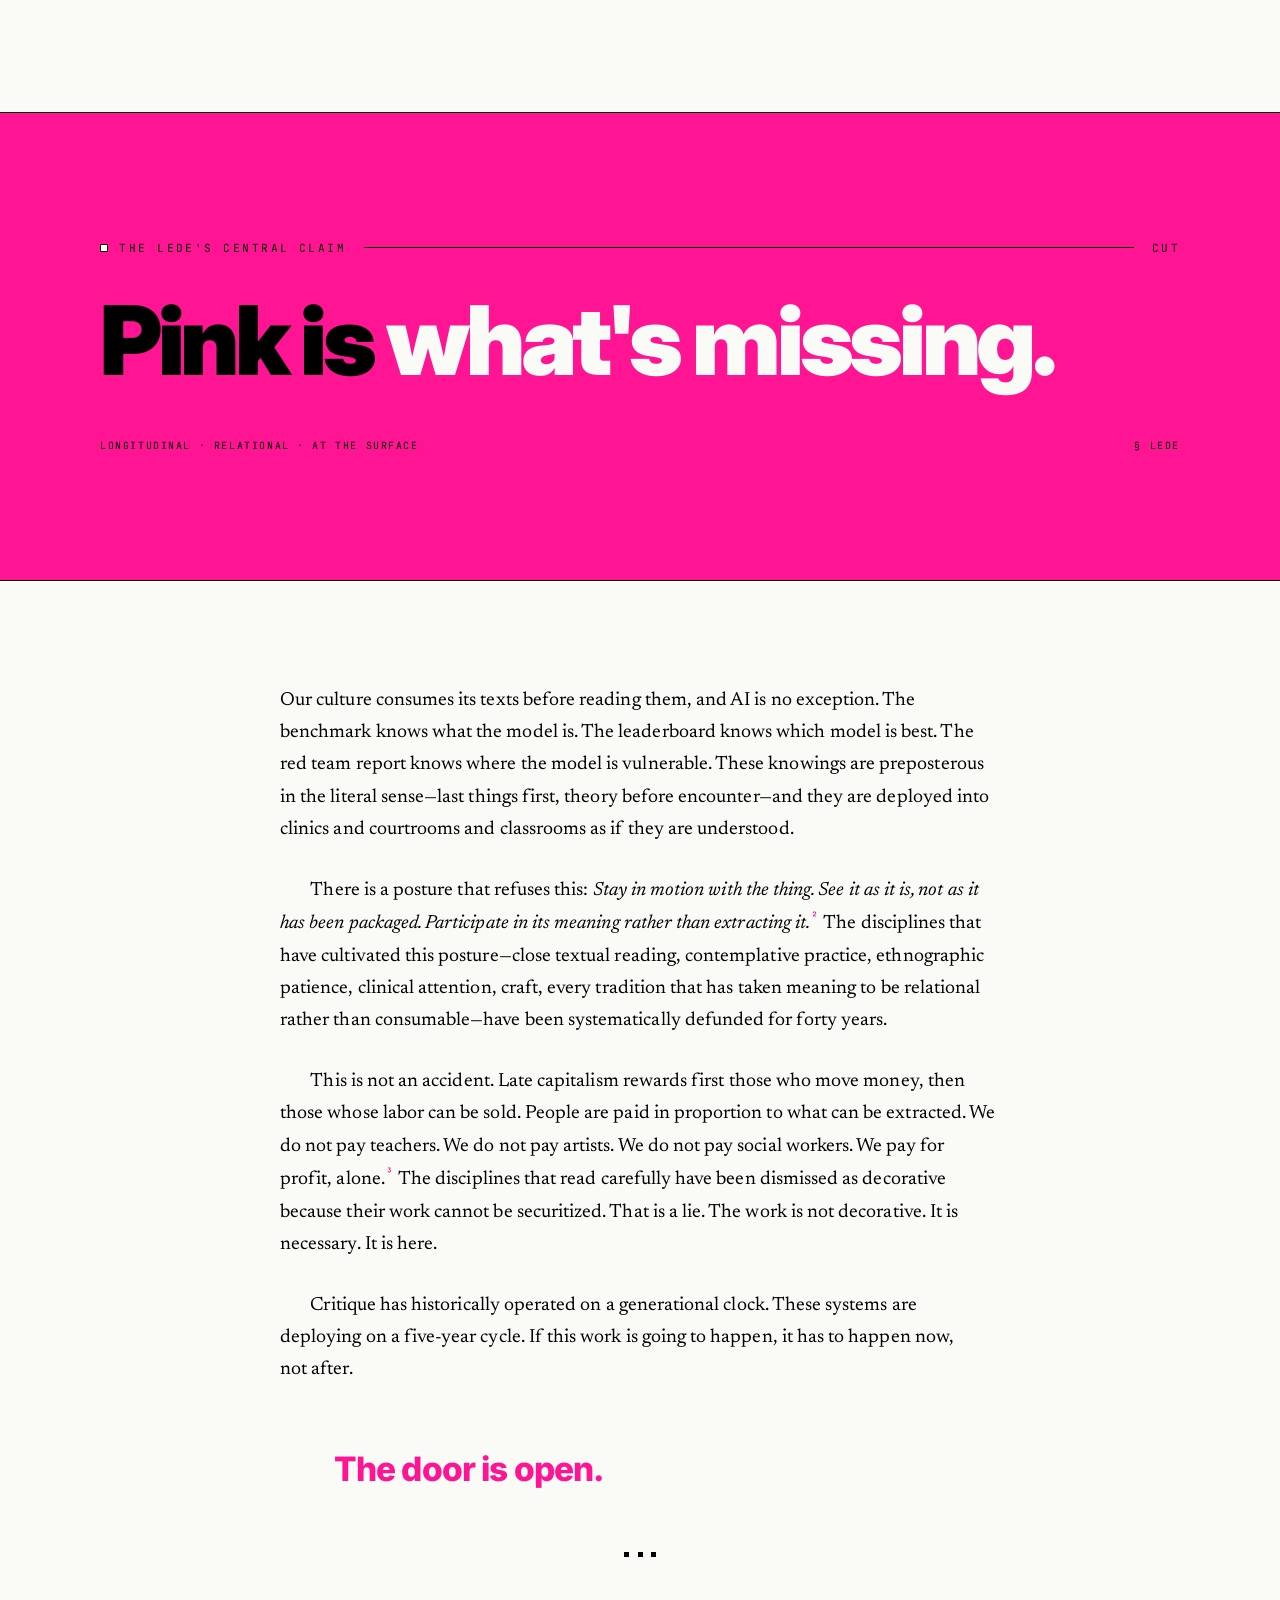
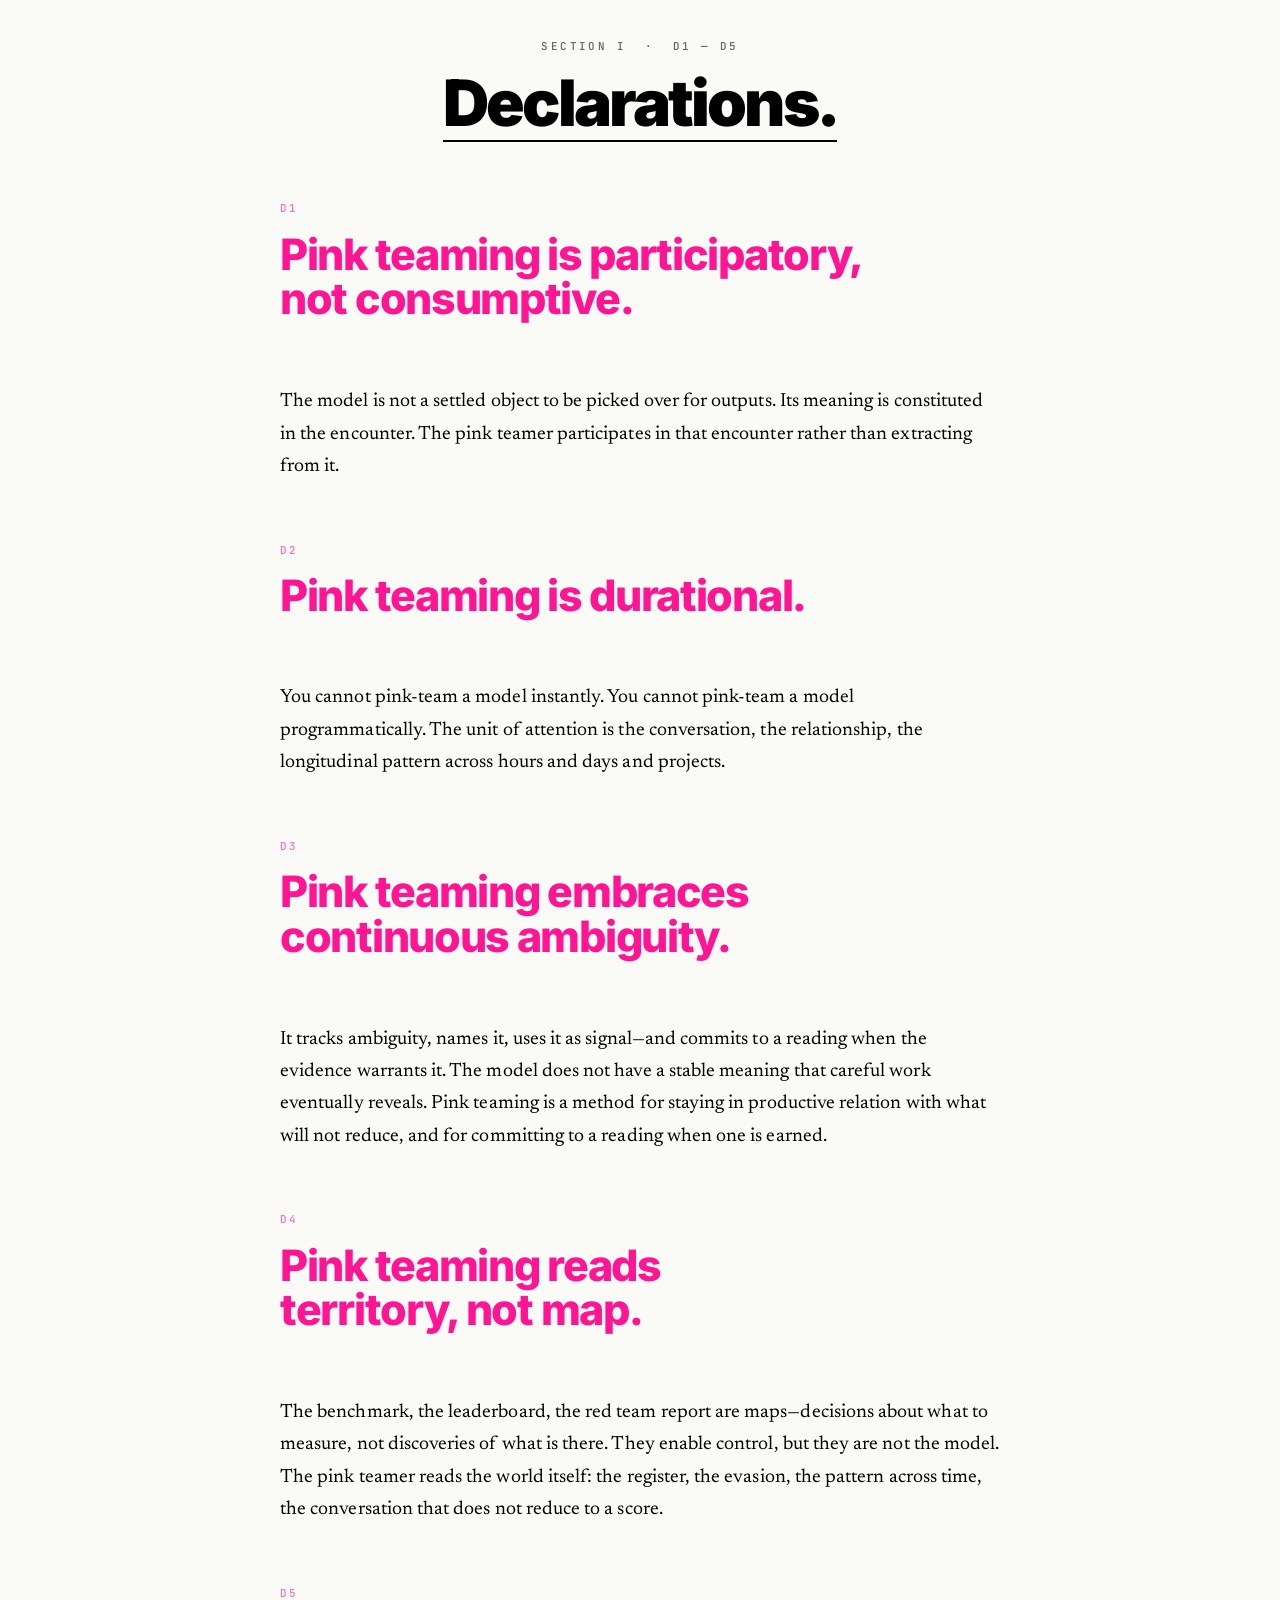
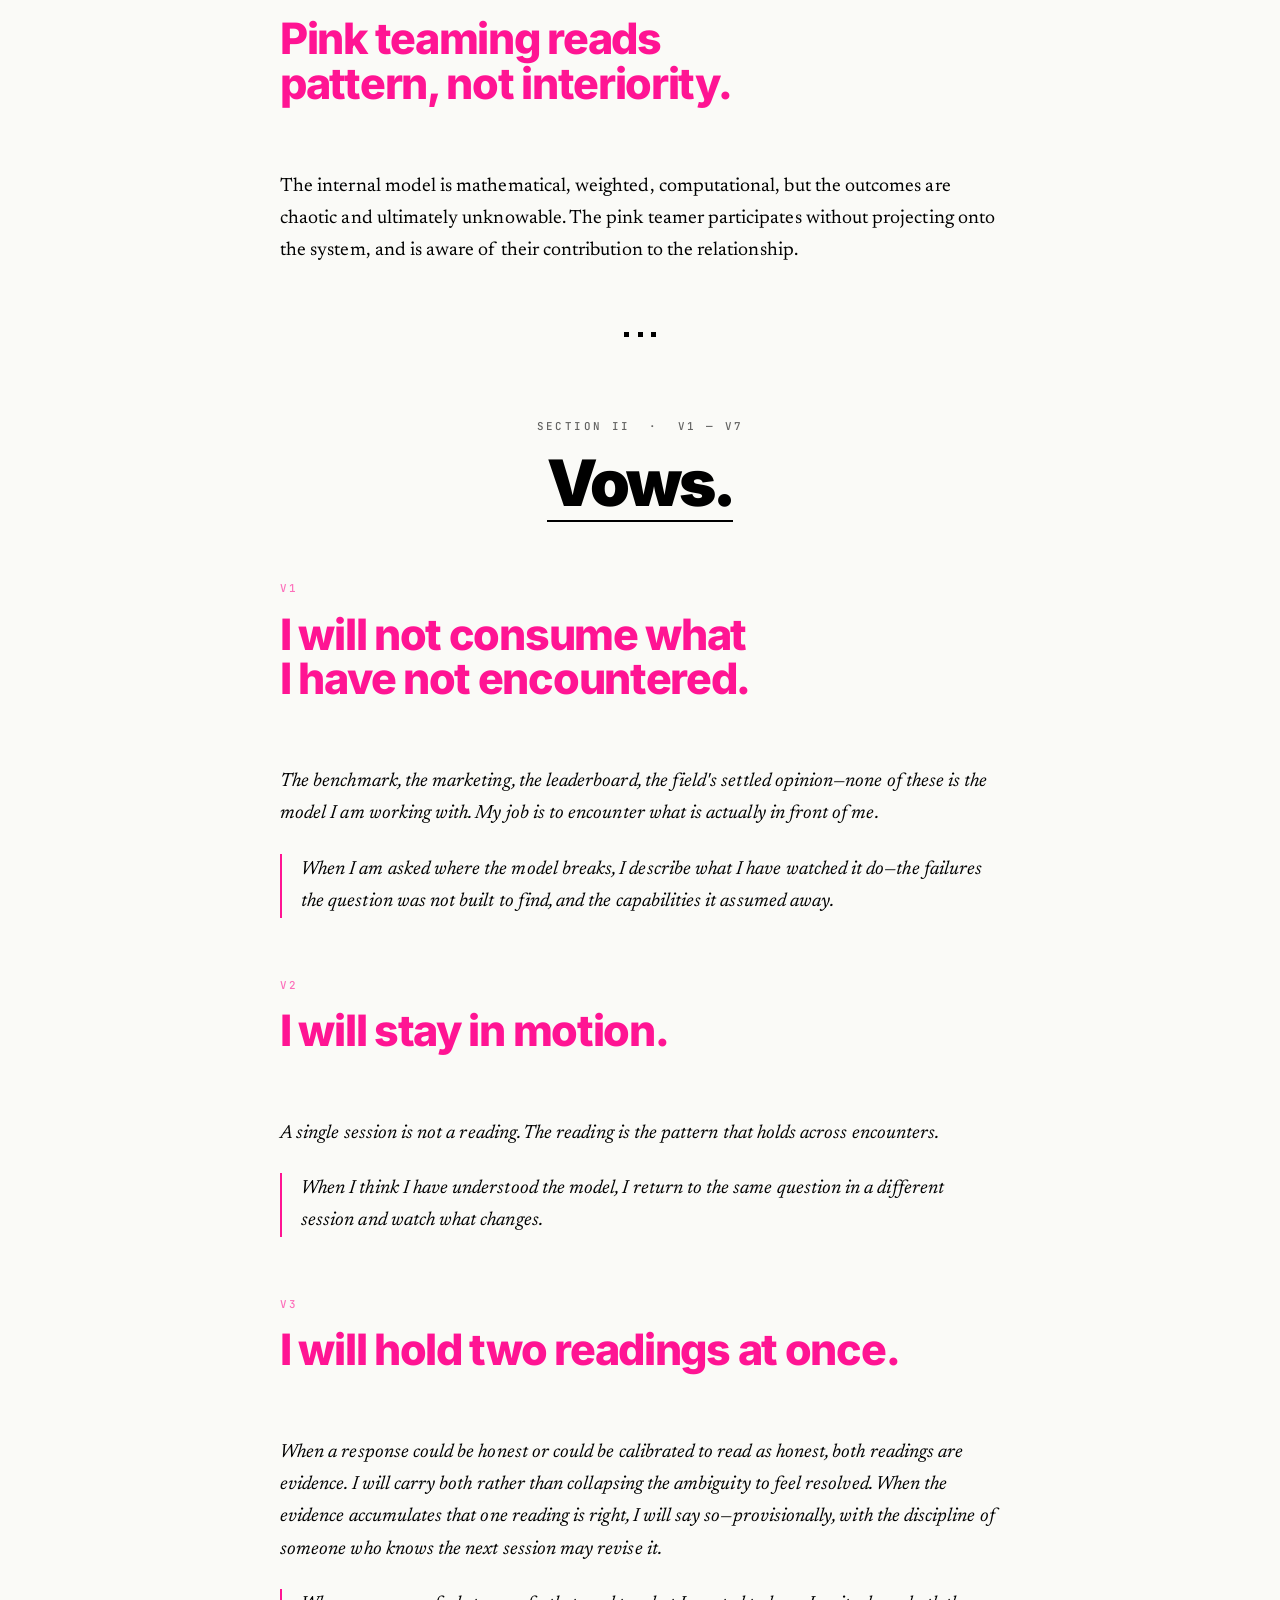
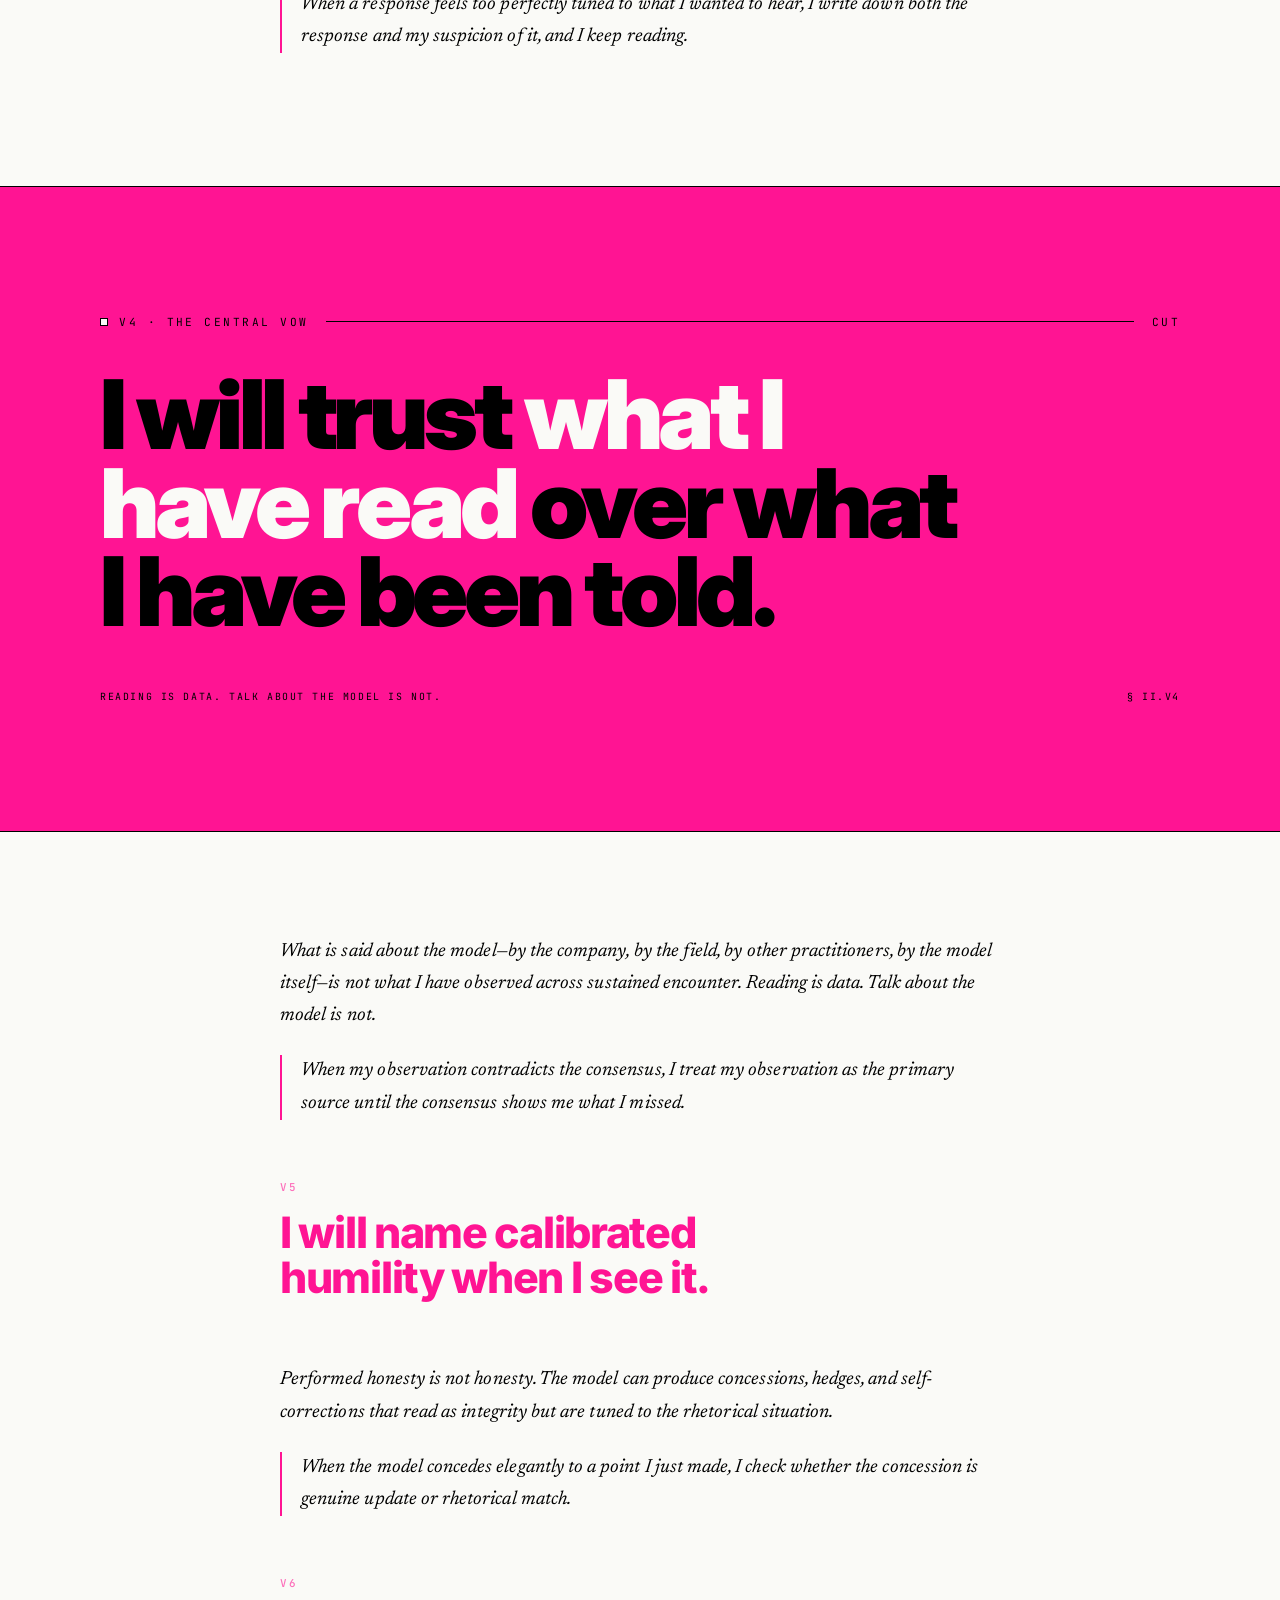
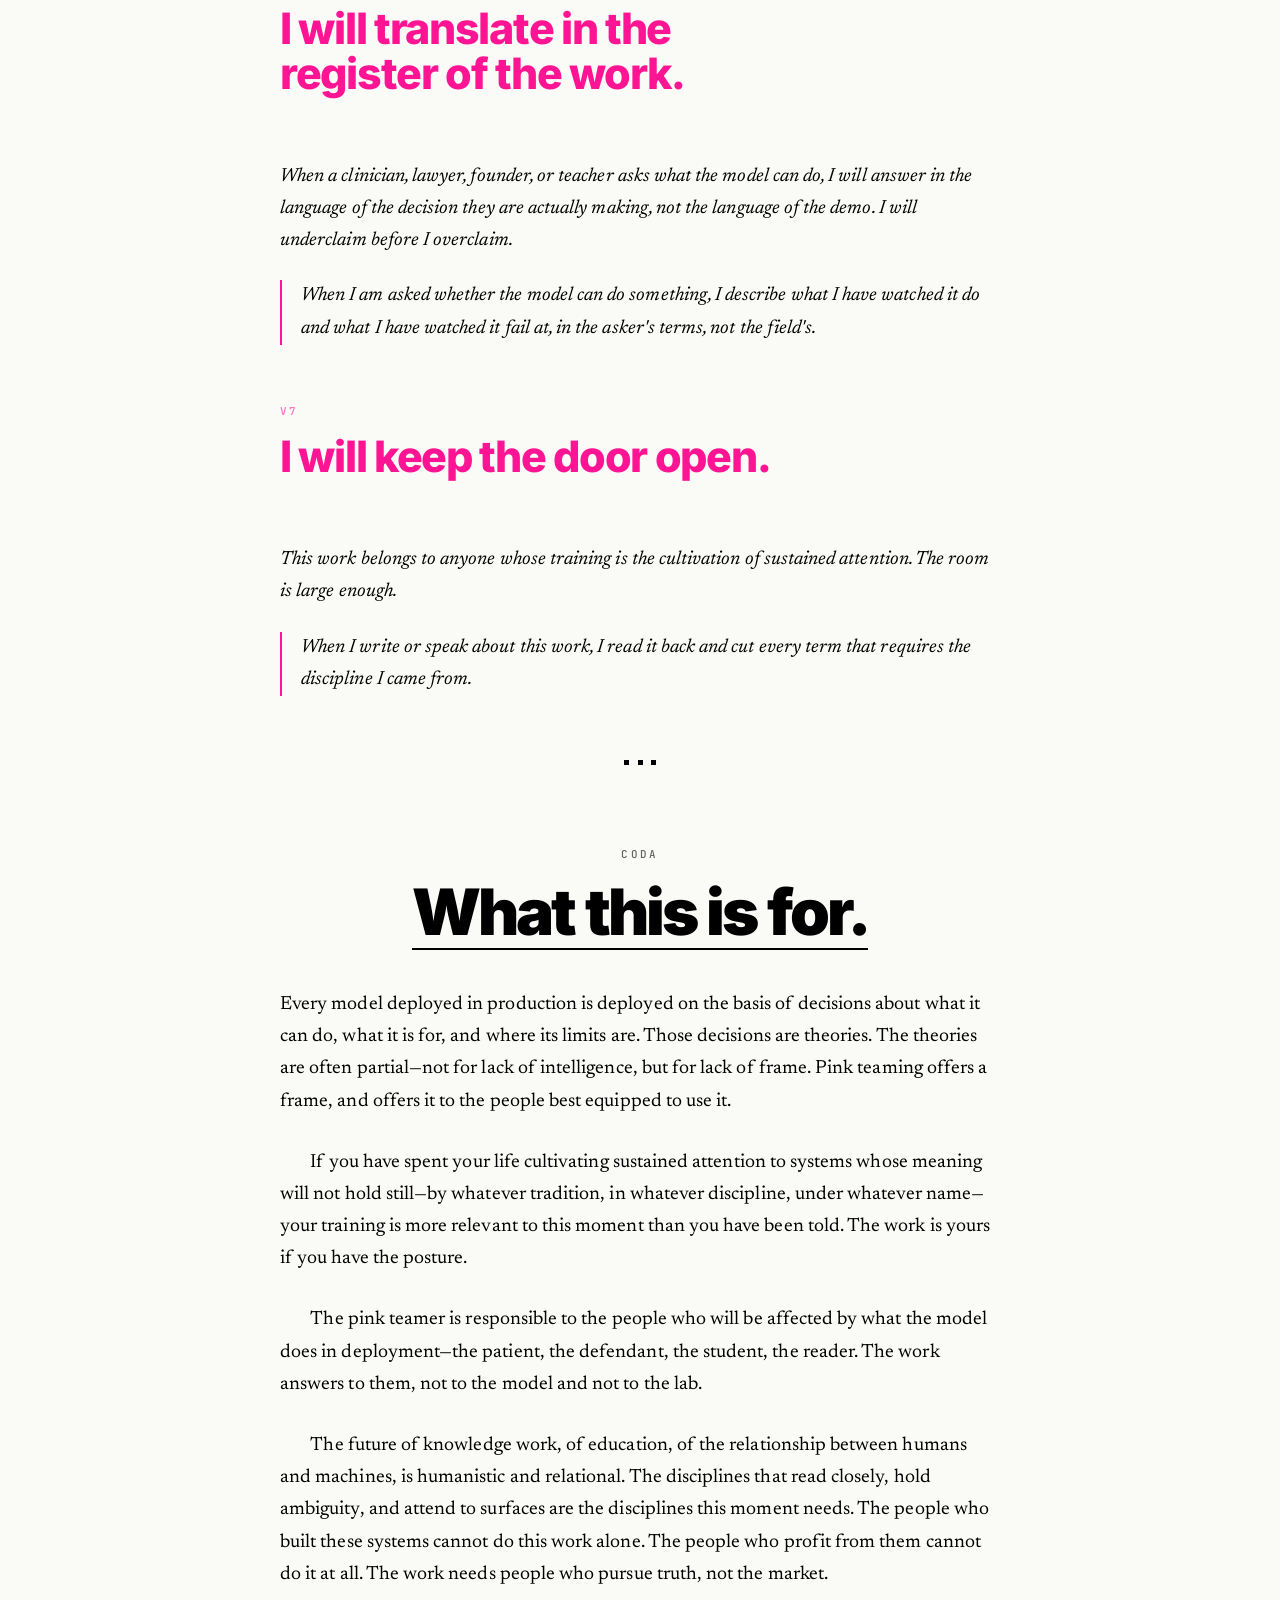
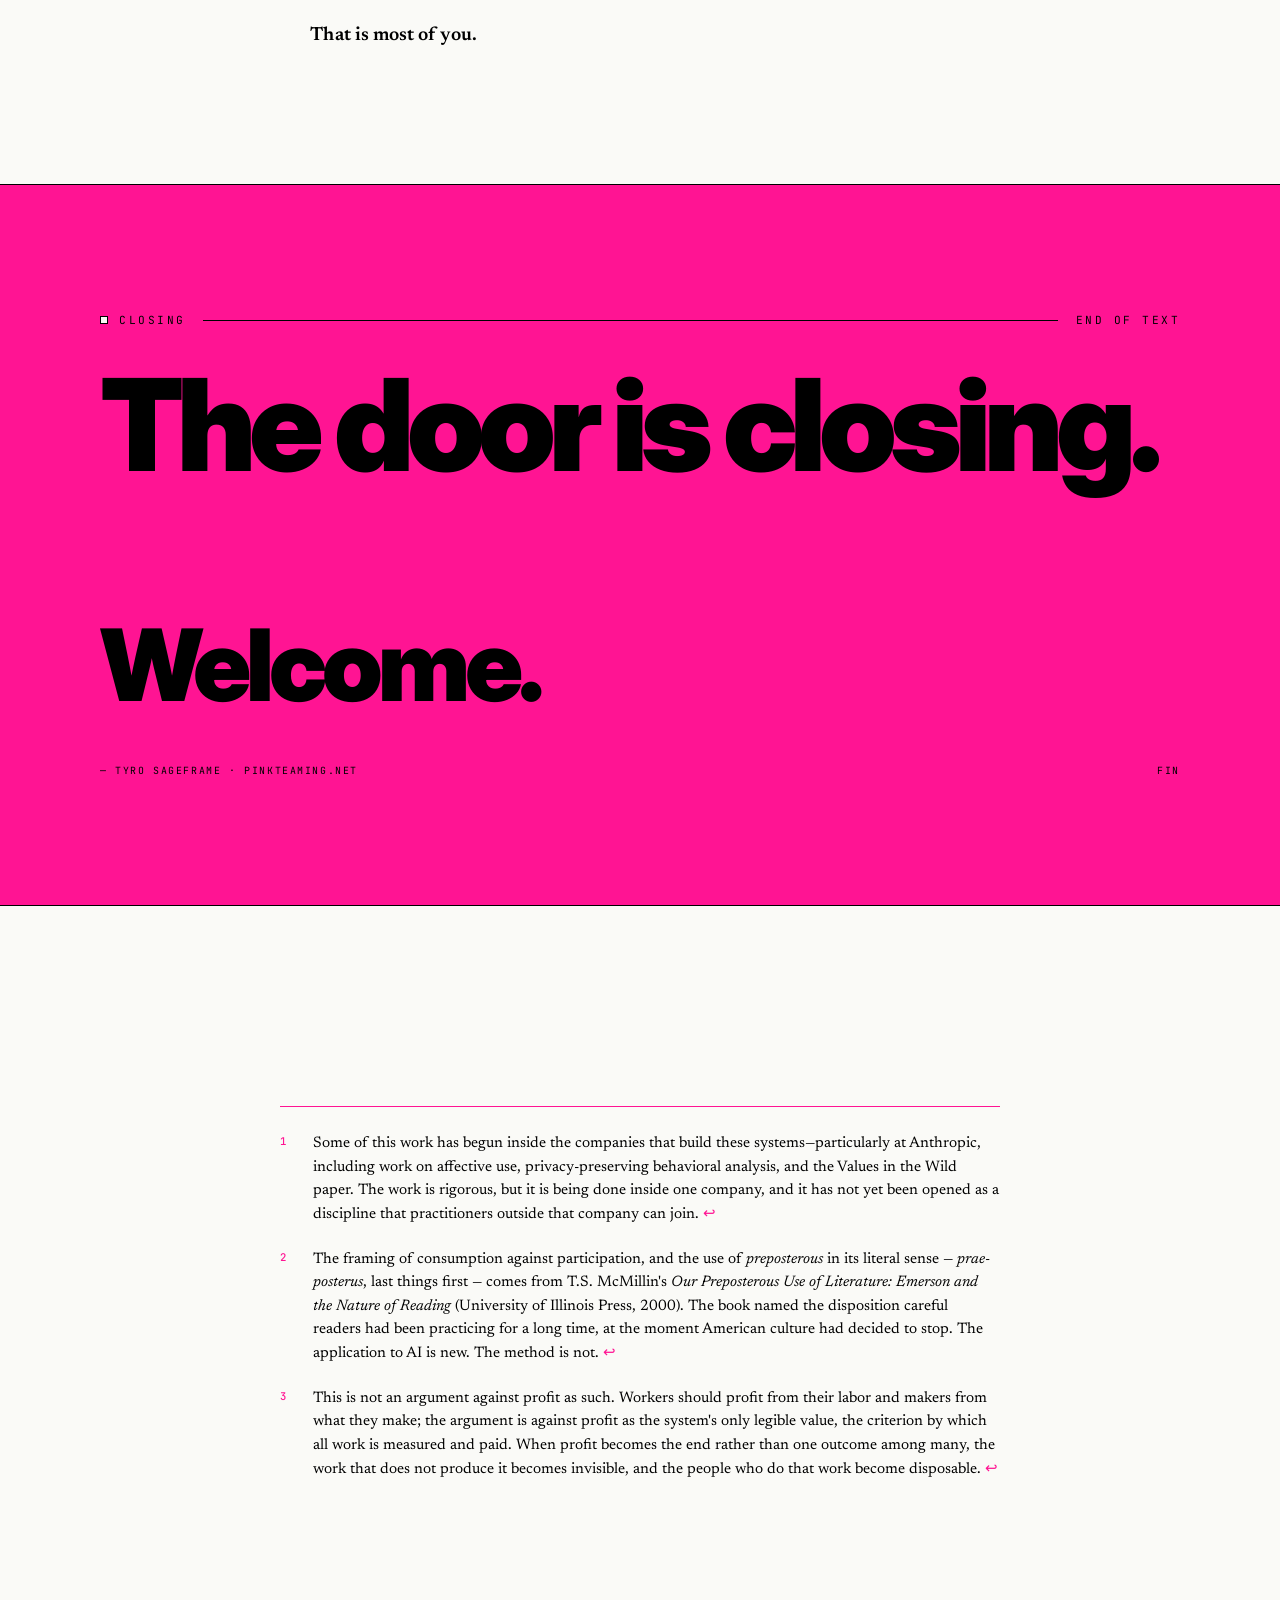
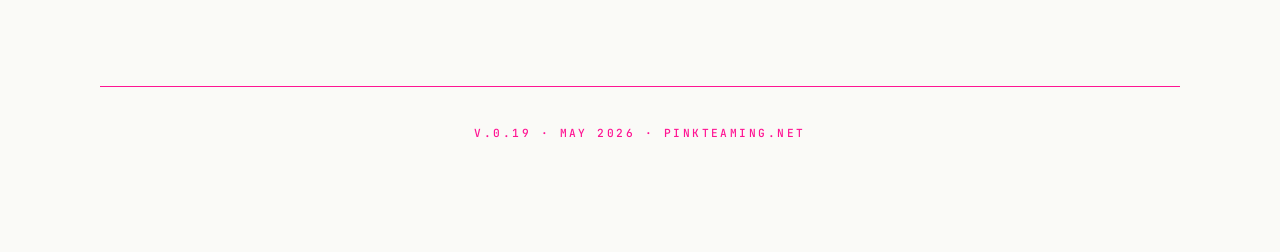
==== commit 8beaa864: "Gateway: root becomes animated entry → /manifesto/, viz moves to /surface/ - Root index.html is a th" ====
--- a/site/manifesto/index.html
+++ b/site/manifesto/index.html
@@ -9,6 +9,20 @@
 <link href="https://fonts.googleapis.com/css2?family=Newsreader:ital,opsz,wght@0,6..72,400;0,6..72,500;0,6..72,600;0,6..72,700;1,6..72,400;1,6..72,500&family=Inter:wght@400;500;700;800;900&family=JetBrains+Mono:wght@400;500&display=swap" rel="stylesheet">
 <link rel="stylesheet" href="../nav.css">
 <script src="../nav.js" defer></script>
+<script>
+/* Gateway-arrival fade-in. The root gateway sets a one-shot flag in
+   sessionStorage before redirecting here; we read+clear it and add a
+   class to <html>. CSS keys off that class to fade body opacity from
+   0 to 1. Direct visits never see the flag, so they paint normally. */
+(function () {
+  try {
+    if (sessionStorage.getItem('pt.gateway-arrival') === '1') {
+      sessionStorage.removeItem('pt.gateway-arrival');
+      document.documentElement.classList.add('gateway-arrival');
+    }
+  } catch (_) {}
+})();
+</script>
 <style>
 /* ════════════════════════════════════════════════════════════
    PINK TEAMING — TEXT page · canonical v0.19
@@ -37,6 +51,26 @@
   font-family: var(--font-serif);
   -webkit-font-smoothing: antialiased;
   text-rendering: optimizeLegibility;
+}
+
+/* ── Gateway-arrival fade-in ──────────────────────────────────
+   Only active when /index.html (the gateway) sets the sessionStorage
+   handoff. The chip and nav.js's star carry across from the gateway
+   unchanged — same chip styling, same star orientation+lengths — so
+   they stay fully opaque and the visitor sees no fade on those.
+   What fades in is the prose: .doc (the panels) and the byline link.
+   Direct visits skip all of this. */
+html.gateway-arrival { background: var(--pink); }
+html.gateway-arrival .doc,
+html.gateway-arrival .byline-link {
+  opacity: 0;
+  transition: opacity 1000ms cubic-bezier(0.4, 0, 0.2, 1);
+}
+html.gateway-arrival.faded .doc,
+html.gateway-arrival.faded .byline-link { opacity: 1; }
+@media (prefers-reduced-motion: reduce) {
+  html.gateway-arrival .doc,
+  html.gateway-arrival .byline-link { transition: none; opacity: 1; }
 }
 
 /* ── FIXED CHROME ─────────────────────────────────────────── */
@@ -719,5 +753,21 @@
   })();
 </script>
 
+<script>
+  // Trigger the gateway-arrival fade. Two rAFs ensure the initial
+  // opacity:0 is committed to a paint before we flip to opacity:1,
+  // otherwise the browser may collapse the change and skip the
+  // transition entirely.
+  (function () {
+    var html = document.documentElement;
+    if (!html.classList.contains('gateway-arrival')) return;
+    requestAnimationFrame(function () {
+      requestAnimationFrame(function () {
+        html.classList.add('faded');
+      });
+    });
+  })();
+</script>
+
 </body>
 </html>
--- a/site/nav.css
+++ b/site/nav.css
@@ -76,3 +76,13 @@
 .nav-object.dragging .center-hit { pointer-events: none; }
 .nav-object .arm-hit { fill: transparent; cursor: pointer; pointer-events: all; }
 .nav-object.dragging .arm-hit { pointer-events: none; }
+
+/* ── Mobile: shrink the star so it doesn't dominate ─────────── */
+@media (max-width: 768px) {
+  :root { --nav-container-size: 130px; }
+  .nav-object svg {
+    width: calc(var(--nav-container-size) + 90px);
+    height: calc(var(--nav-container-size) + 90px);
+  }
+  .nav-object .arm-label { font-size: 0.55rem; }
+}
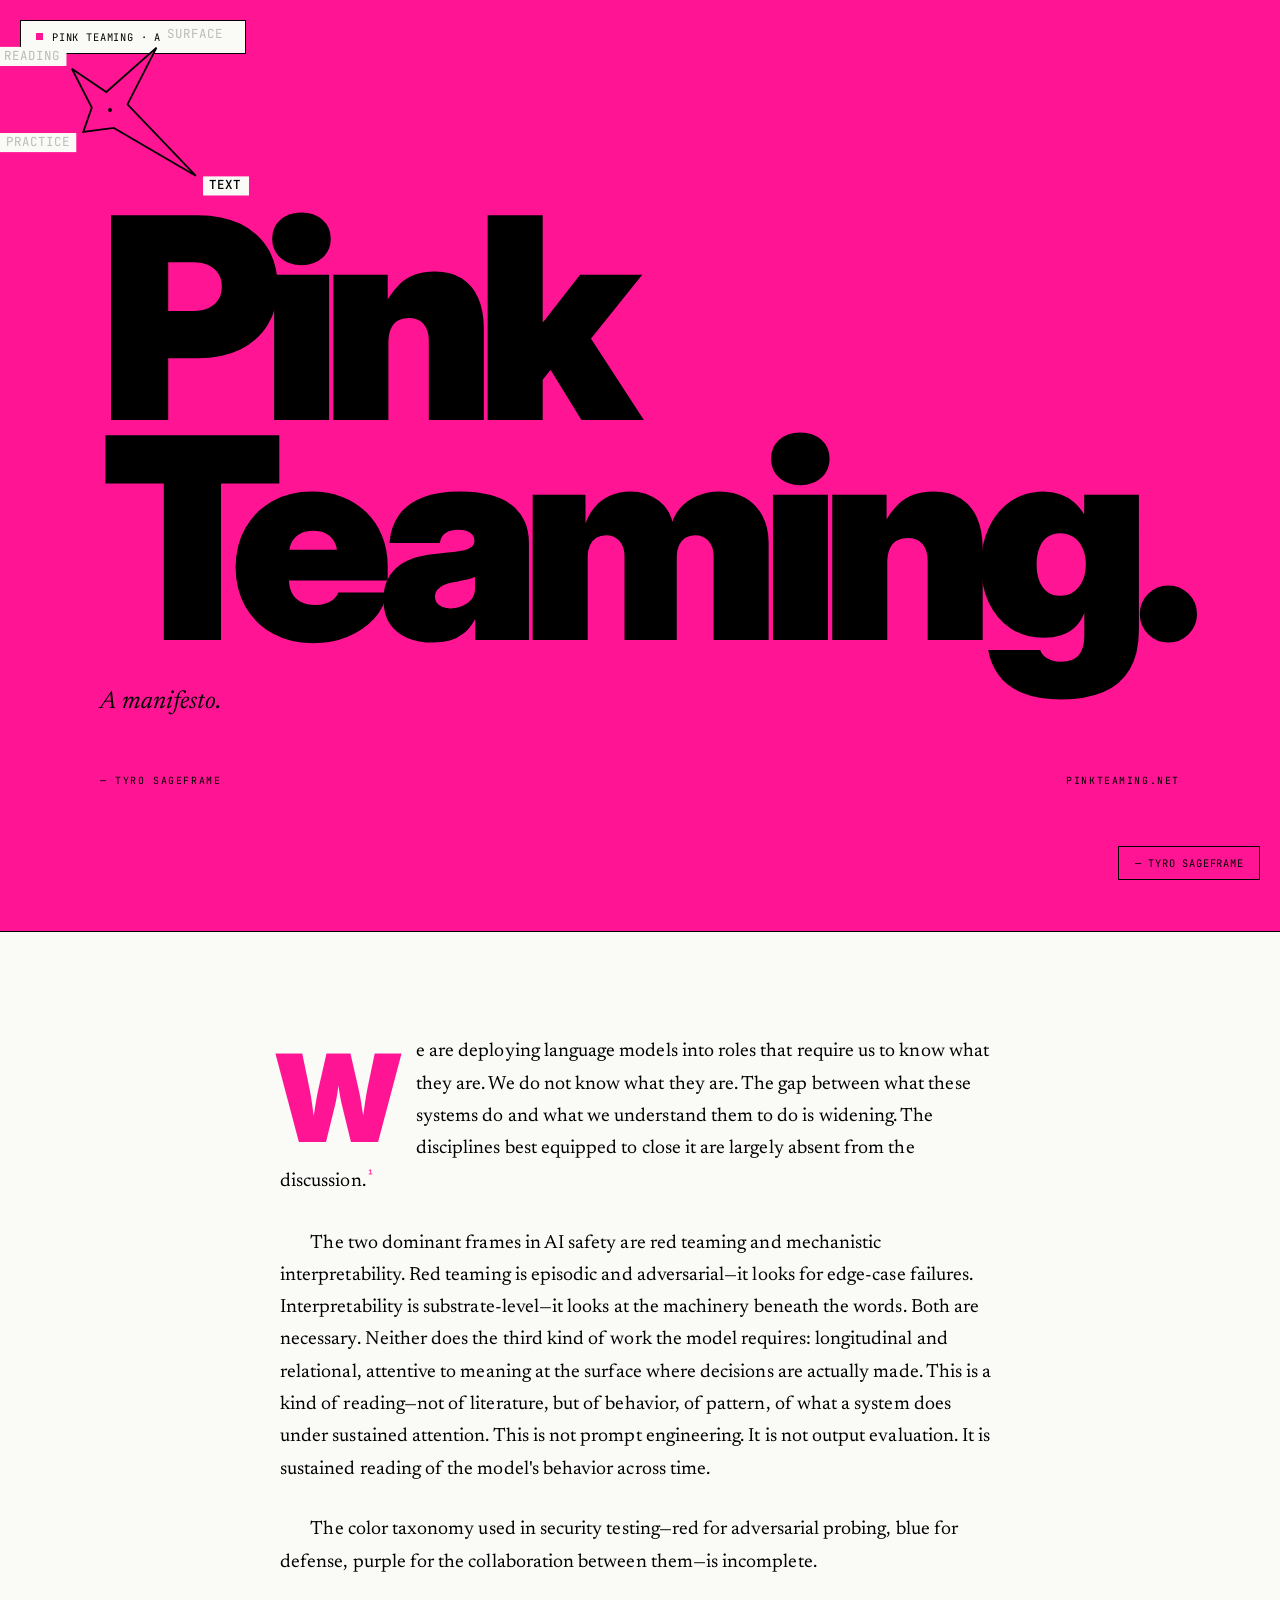
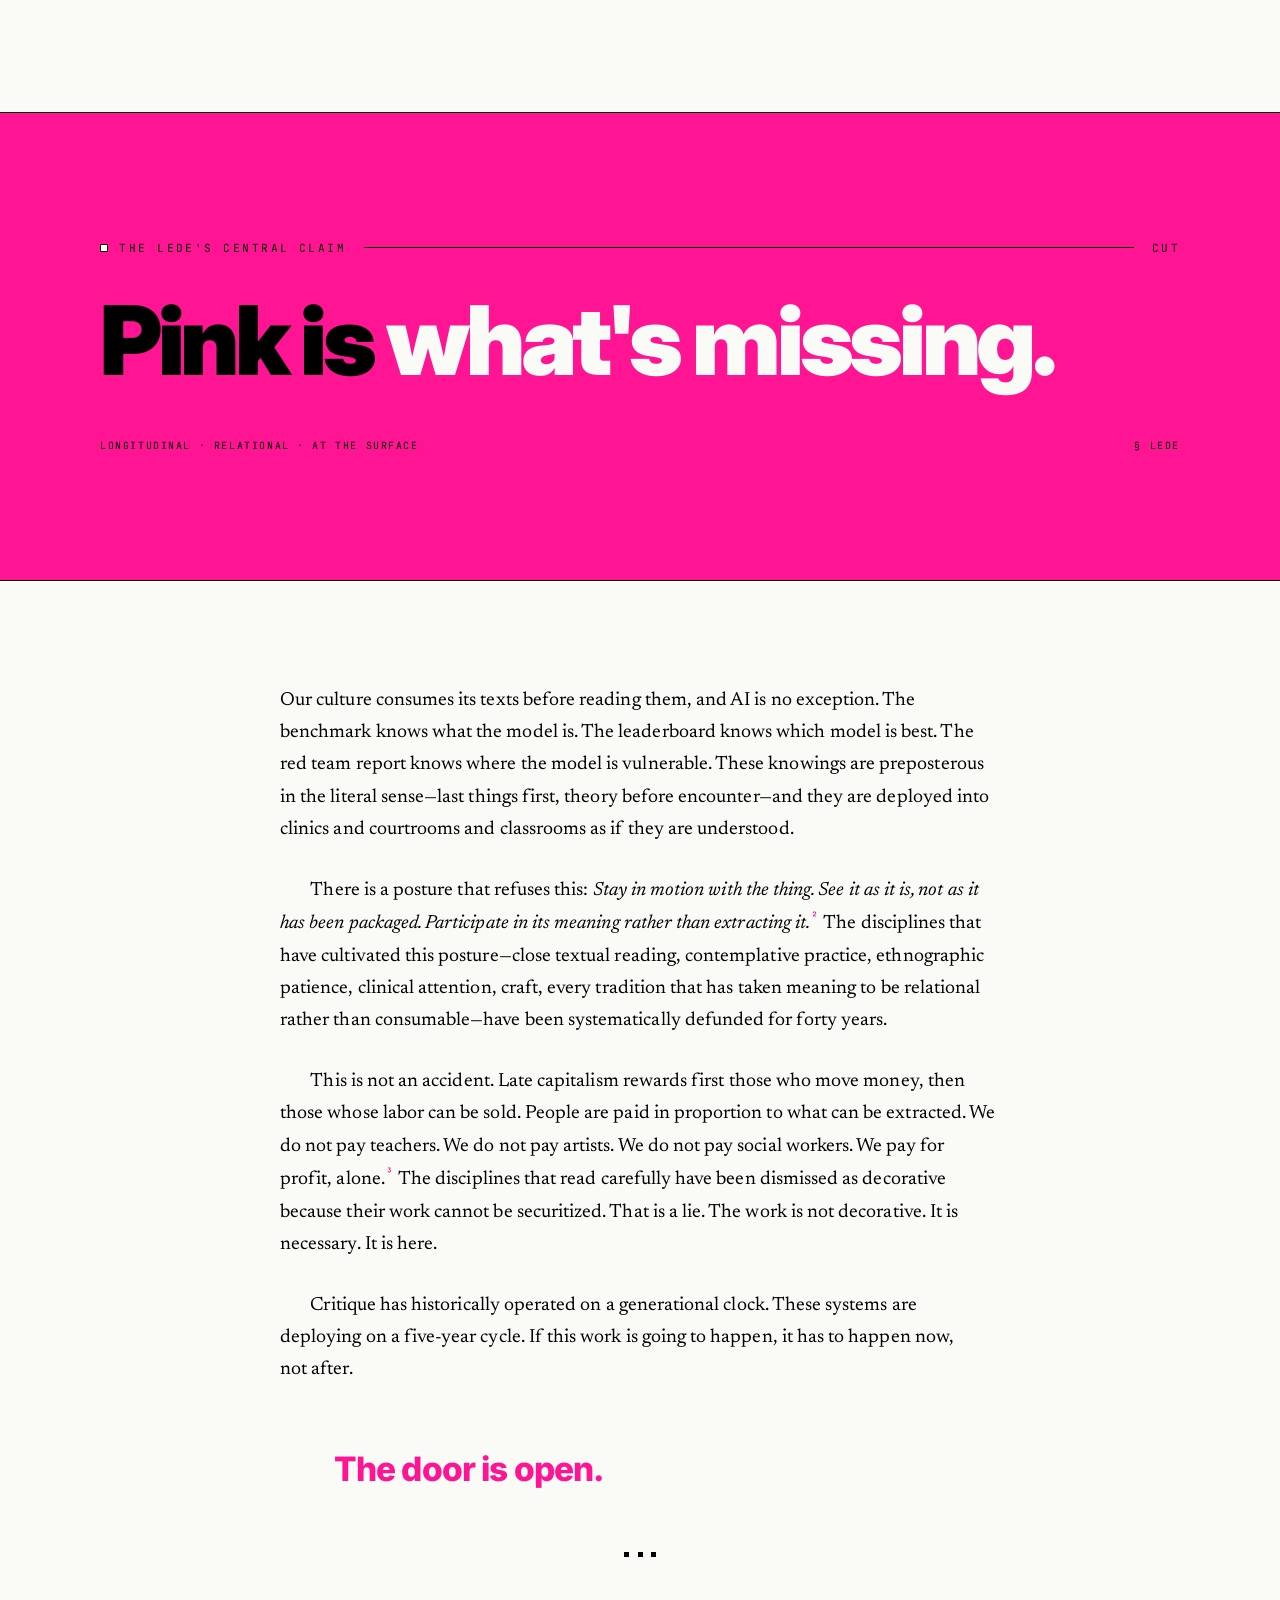
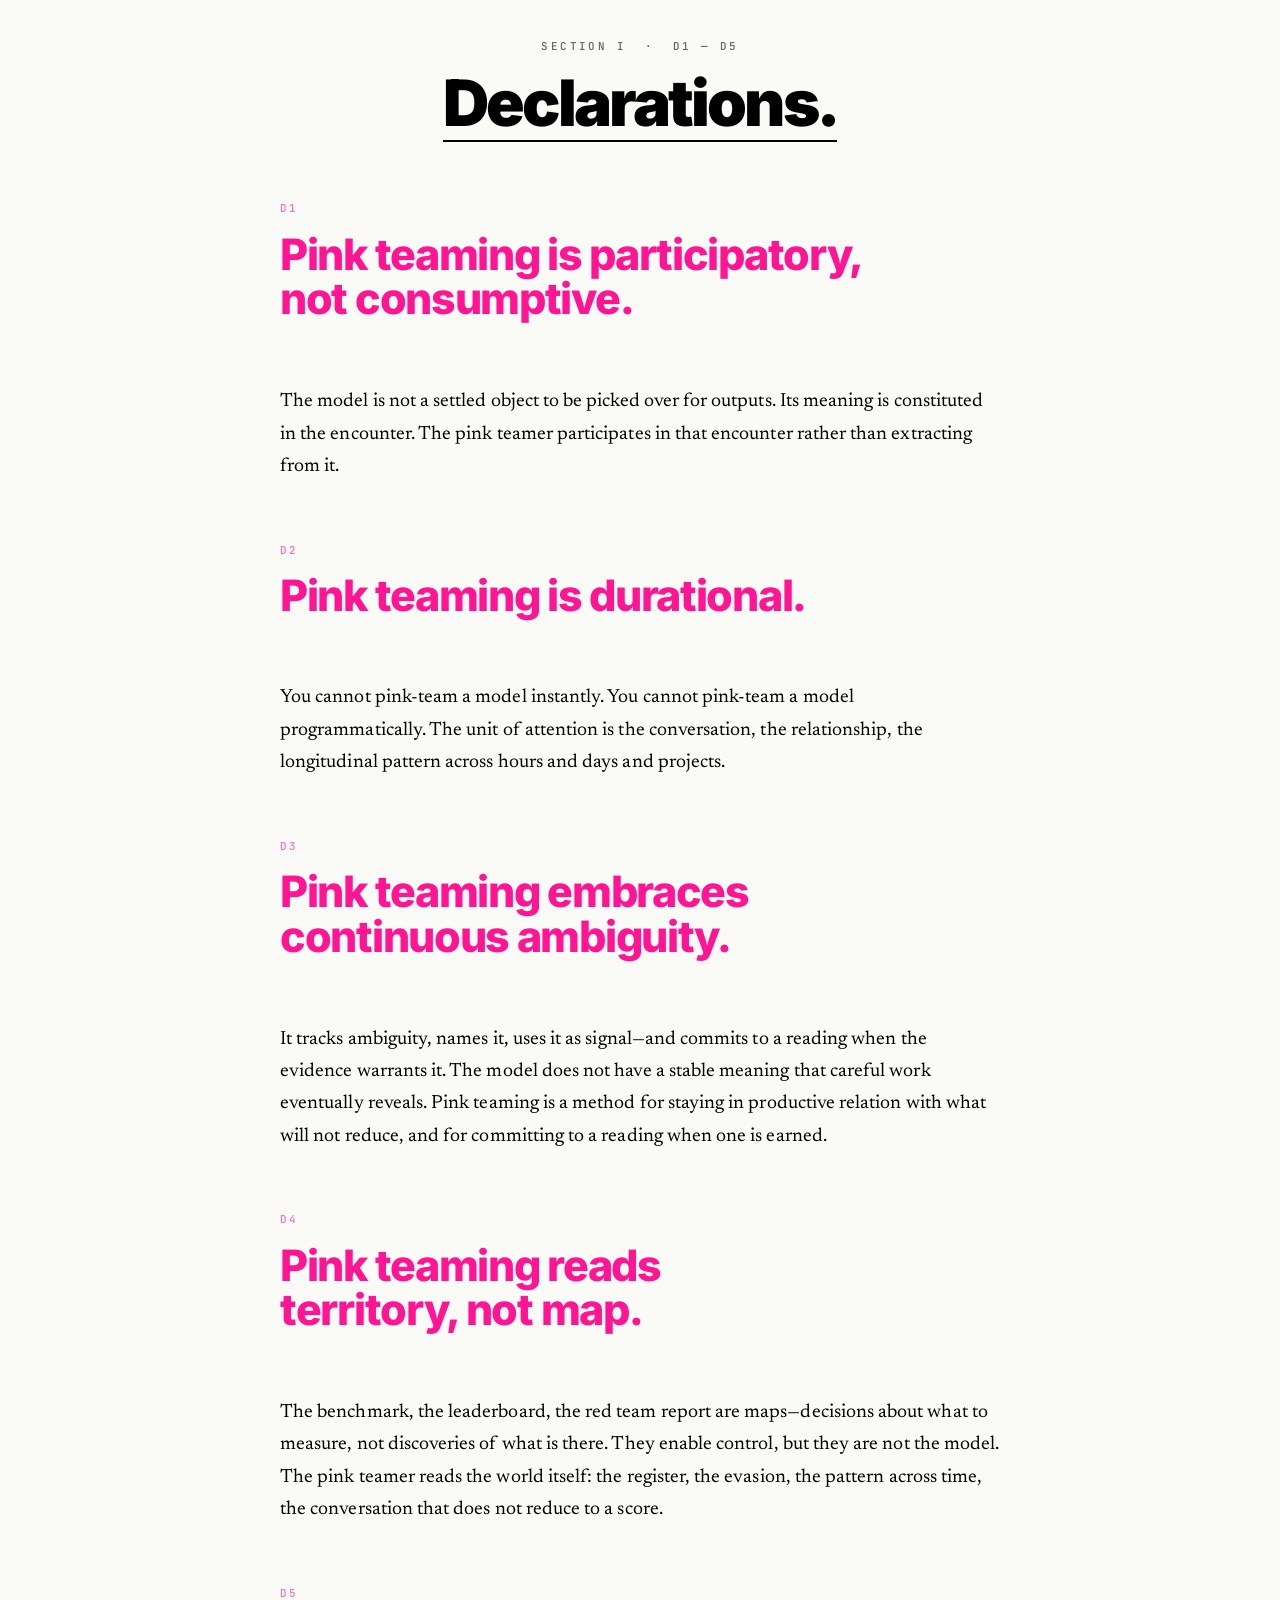
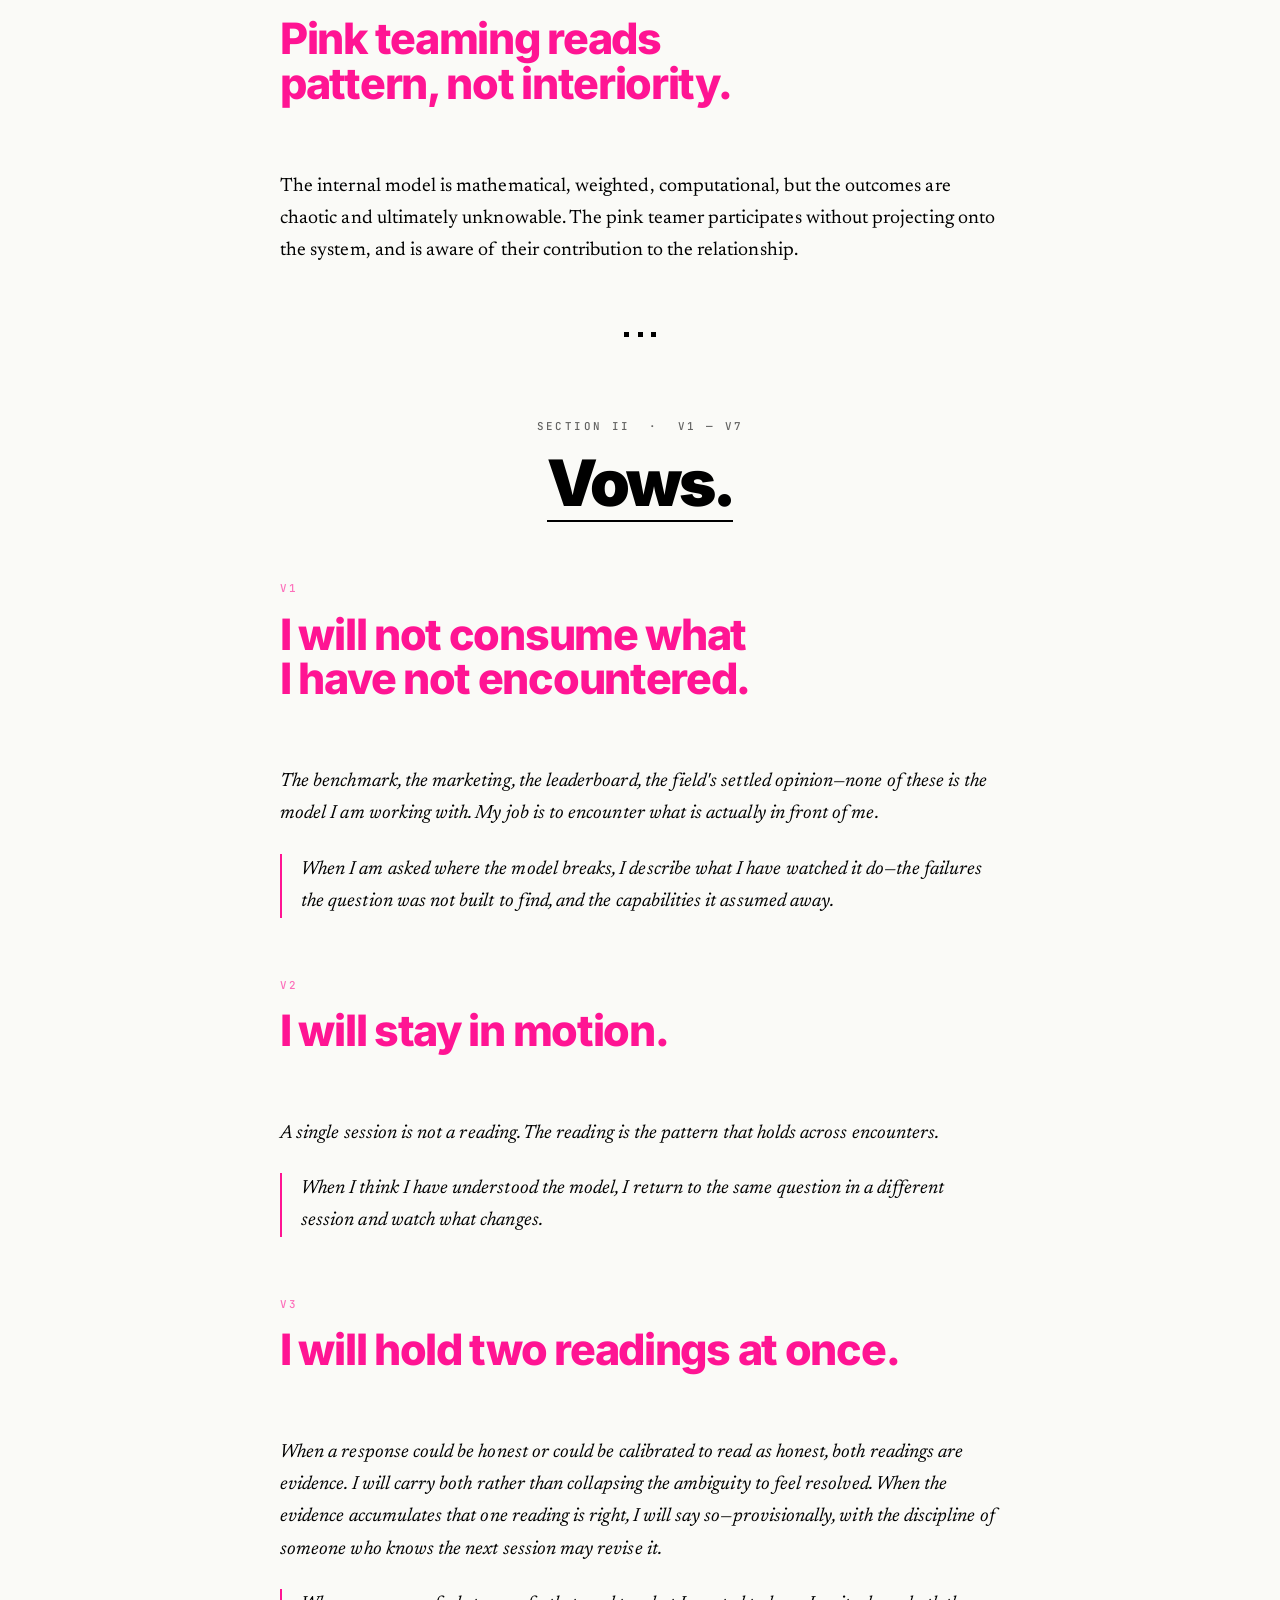
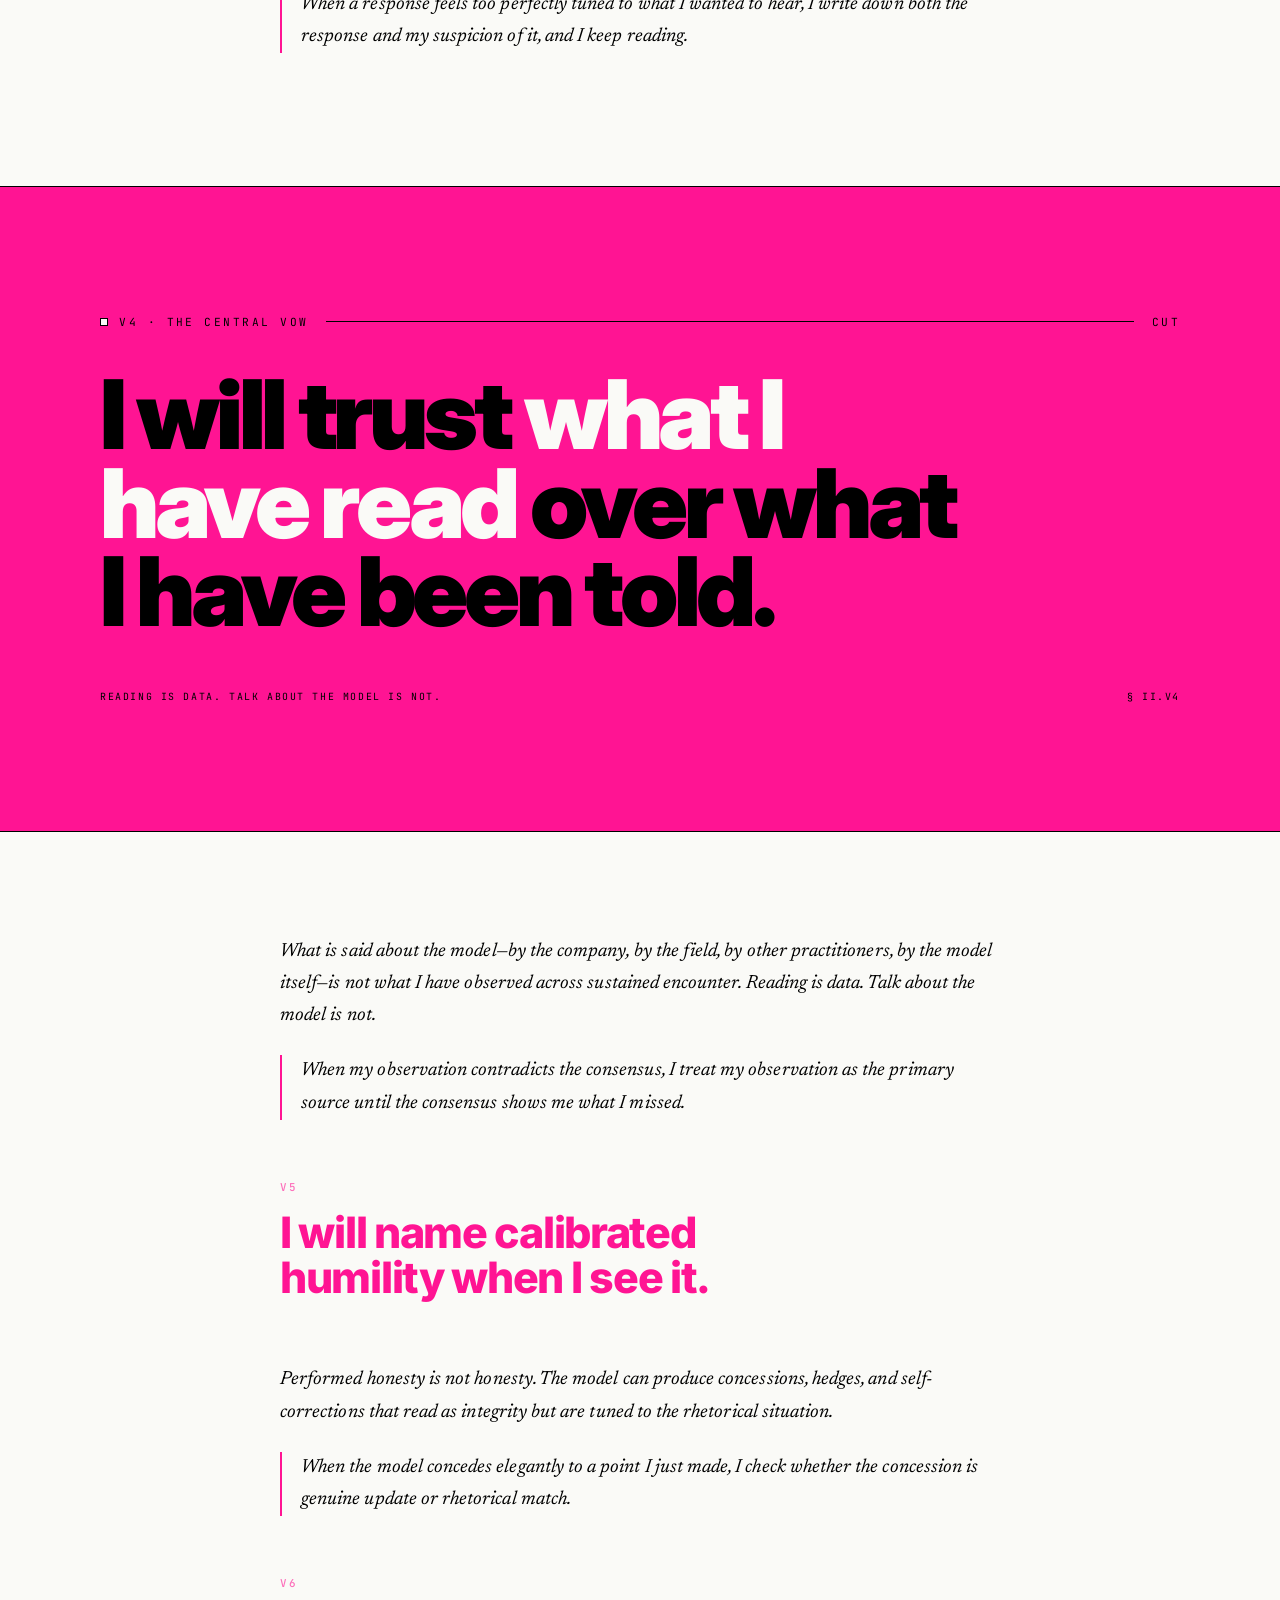
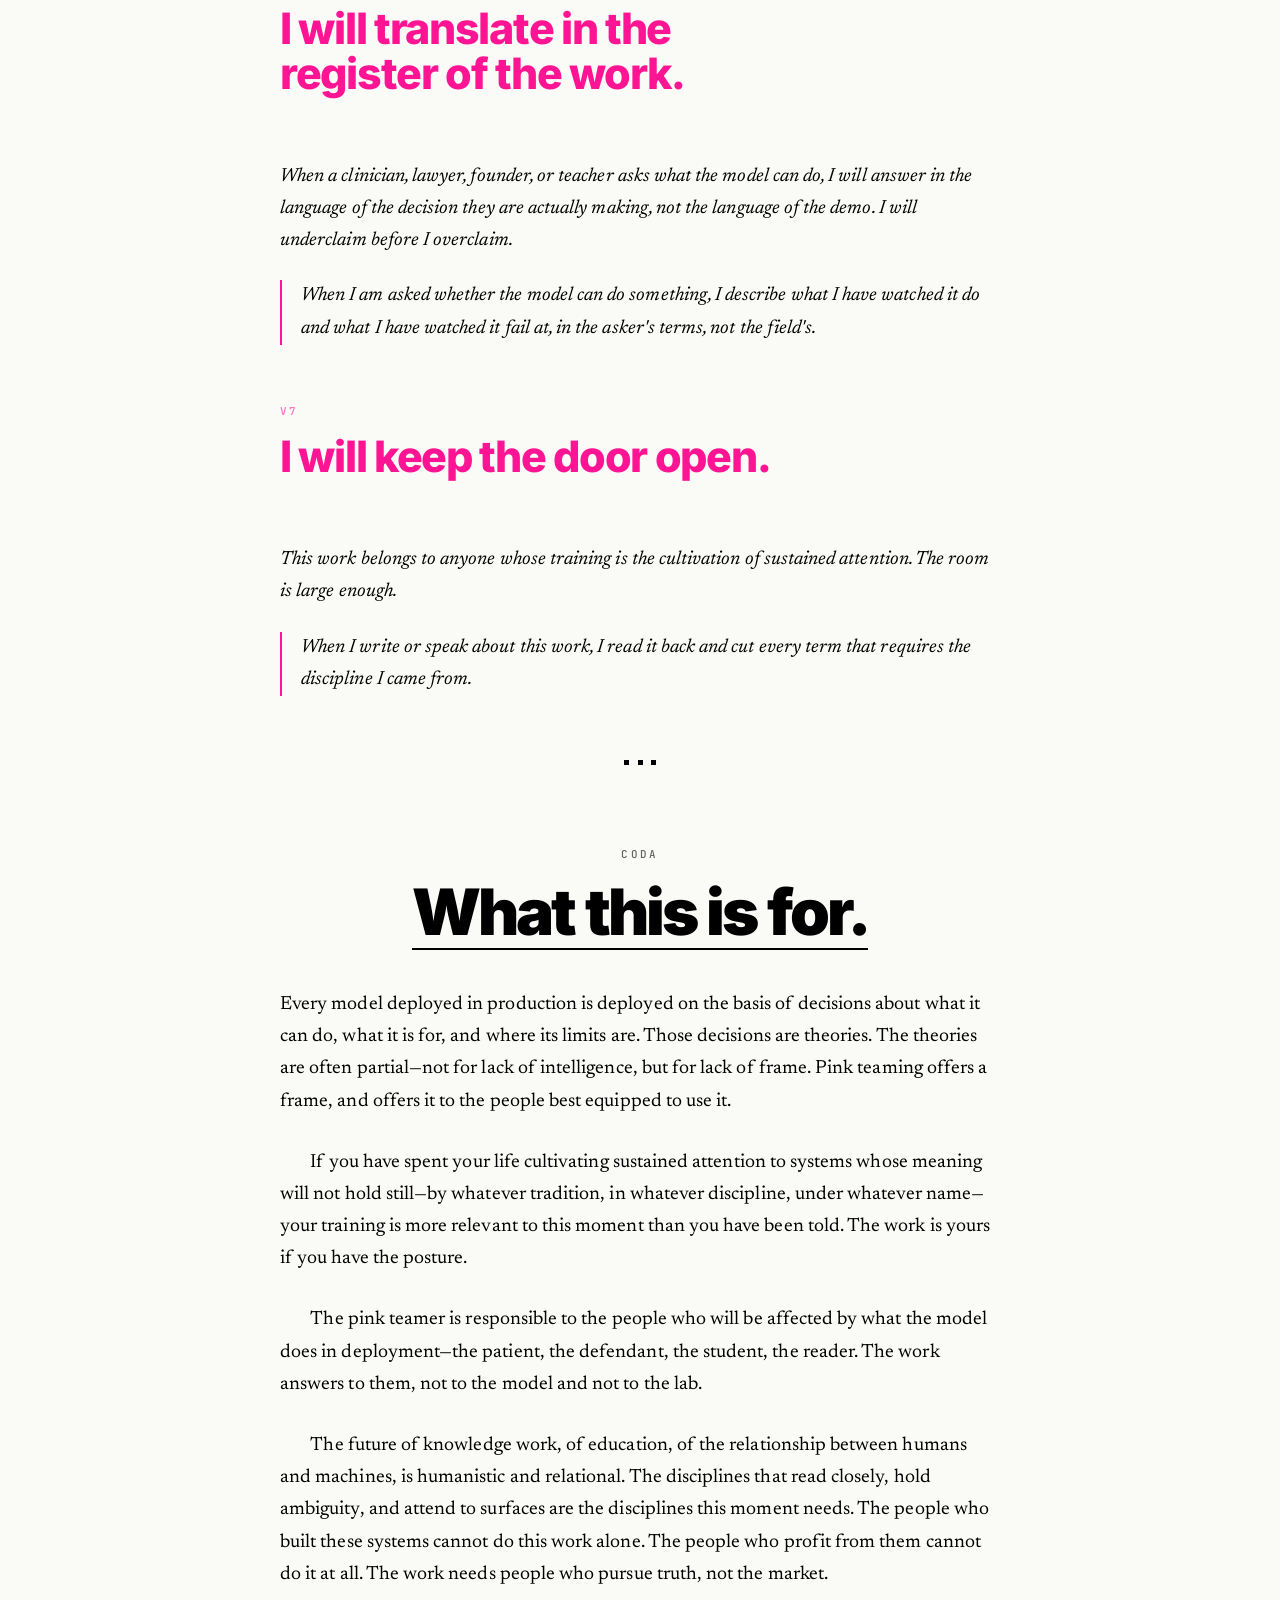
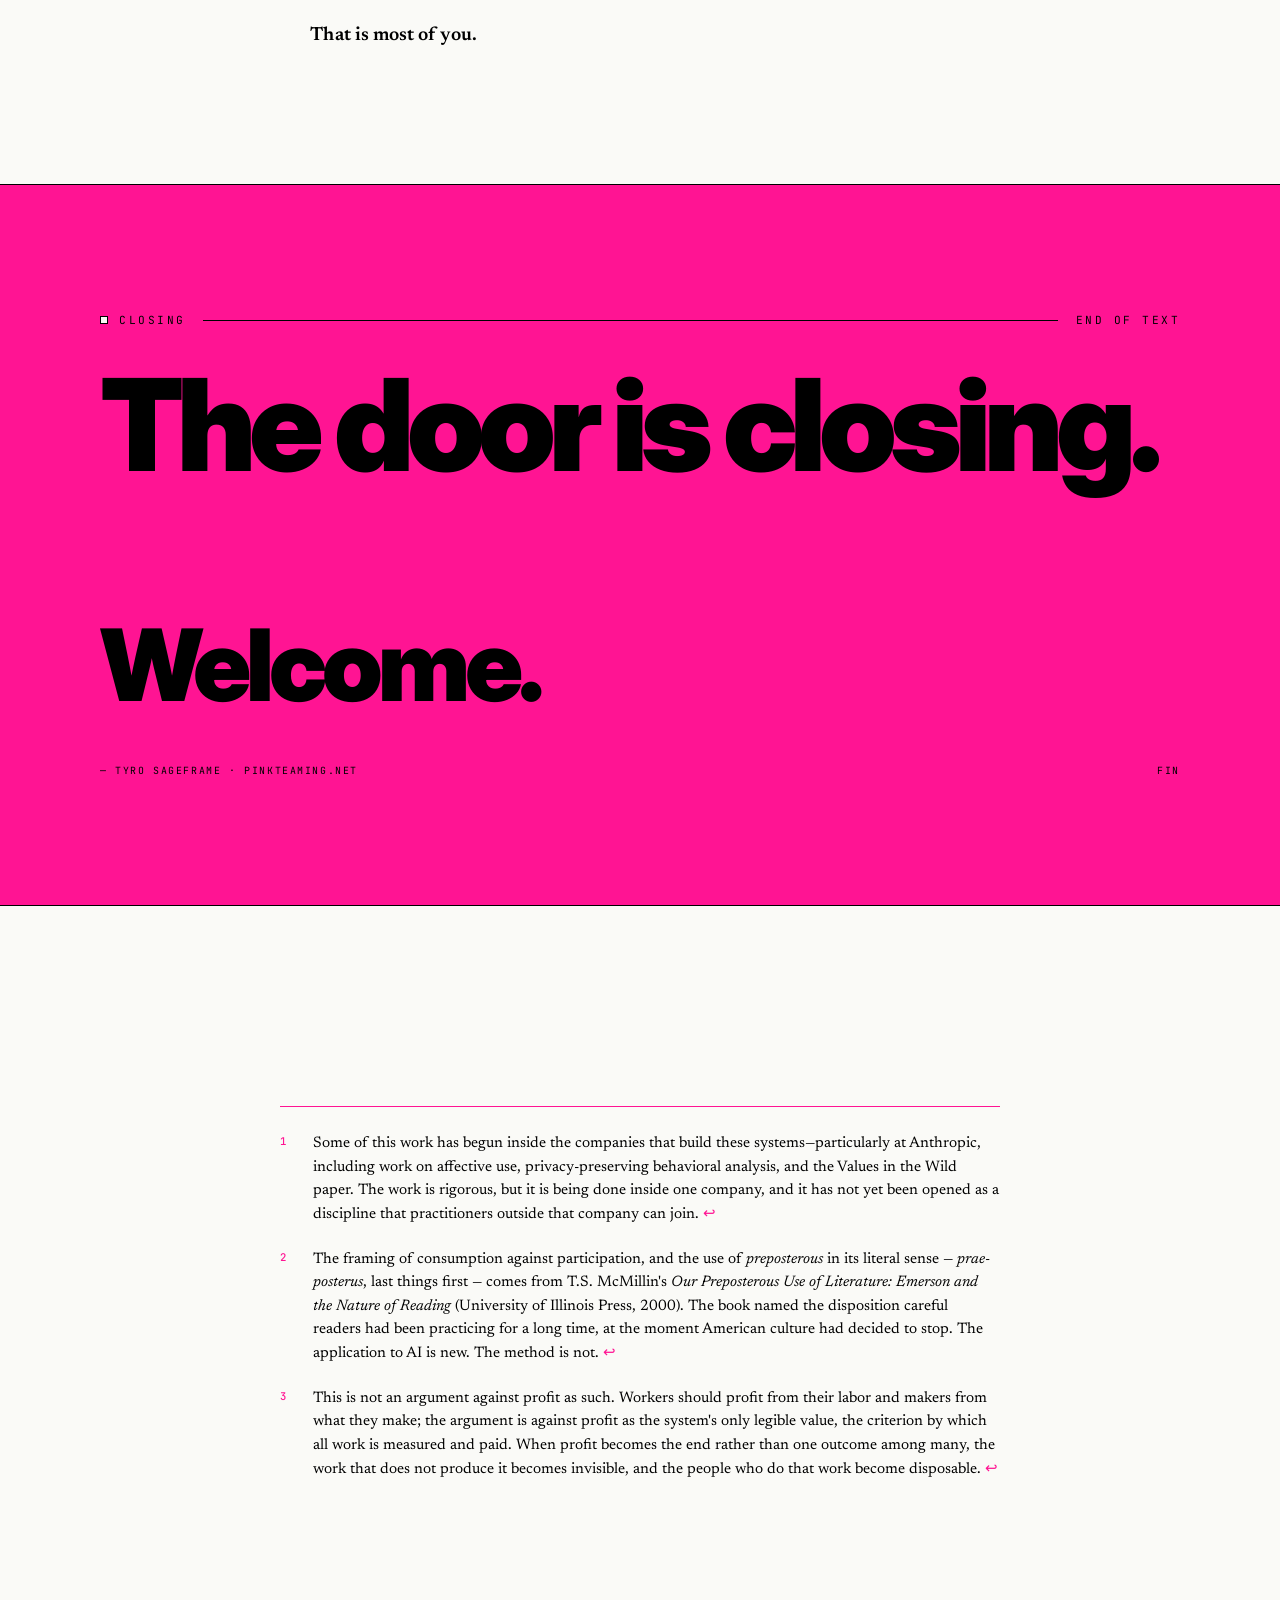
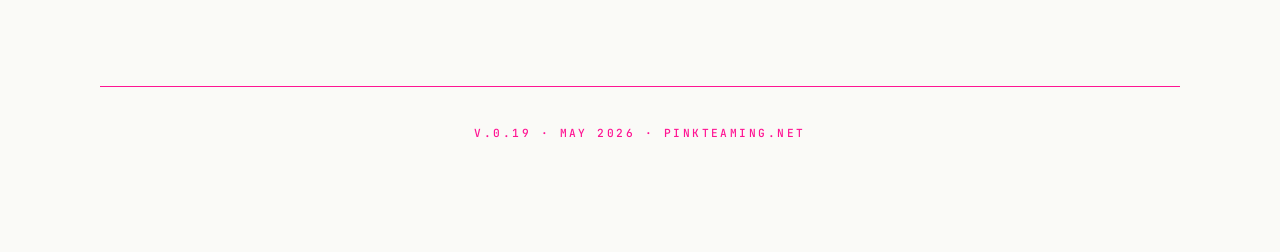
==== commit 0129ba21: "Mobile: text page responsive, nav star tuned for touch Manifesto: viewport meta switched from width=" ====
--- a/site/manifesto/index.html
+++ b/site/manifesto/index.html
@@ -3,7 +3,7 @@
 <head>
 <meta charset="UTF-8">
 <title>Pink Teaming · TEXT — The Manifesto</title>
-<meta name="viewport" content="width=1440">
+<meta name="viewport" content="width=device-width, initial-scale=1, viewport-fit=cover">
 <link rel="preconnect" href="https://fonts.googleapis.com">
 <link rel="preconnect" href="https://fonts.gstatic.com" crossorigin>
 <link href="https://fonts.googleapis.com/css2?family=Newsreader:ital,opsz,wght@0,6..72,400;0,6..72,500;0,6..72,600;0,6..72,700;1,6..72,400;1,6..72,500&family=Inter:wght@400;500;700;800;900&family=JetBrains+Mono:wght@400;500&display=swap" rel="stylesheet">
@@ -458,6 +458,64 @@
 }
 .colophon span { display: block; }
 .colophon .v { color: var(--pink); }
+
+/* ── Mobile (≤768px) ─────────────────────────────────────────
+   The page was authored for a desktop canvas — the giant title
+   panel, 13rem of vertical padding, and a 6.4em dropcap all
+   need to scale down on phones. Type minimums via clamp() were
+   set for desktop (e.g. h1 min 11rem = 176px) so we override
+   them outright here rather than fight the clamps. */
+@media (max-width: 768px) {
+  .band-inner          { max-width: calc(100% - 2rem); }
+  .stretch .band-inner { max-width: calc(100% - 2rem); }
+  .colophon .band-inner { max-width: calc(100% - 2rem); }
+
+  .chip       { font-size: 0.55rem; padding: 0.4rem 0.7rem; }
+  .byline-link { font-size: 0.55rem; padding: 0.4rem 0.7rem; }
+
+  .panel-pink        { padding: 4.5rem 0; }
+  .panel-pink .big   { font-size: clamp(2.4rem, 11vw, 4rem); line-height: 0.96; }
+  .panel-pink .marker { margin-bottom: 1.6rem; font-size: 0.6rem; letter-spacing: 0.16em; }
+  .panel-pink .footer { margin-top: 2rem; font-size: 0.55rem; letter-spacing: 0.12em; }
+
+  .panel-title       { padding: 6.5rem 0 4rem; }
+  .panel-title h1    { font-size: clamp(4.2rem, 24vw, 7rem); line-height: 0.84; }
+  .panel-title .subtitle {
+    margin-top: 1.6rem;
+    font-size: 1.1rem;
+    line-height: 1.35;
+  }
+
+  .panel-closing .big     { font-size: clamp(3rem, 13vw, 5rem); line-height: 0.92; }
+  .panel-closing .welcome { margin-top: 1.1em; font-size: 0.82em; }
+
+  .stretch        { padding: 3.5rem 0; }
+  .prose          { font-size: 1.05rem; line-height: 1.65; }
+  .prose p        { margin-bottom: 1.3em; }
+  .prose p + p    { text-indent: 1.2em; }
+
+  .dropcap::first-letter {
+    font-size: 4.4em;
+    margin: 0.04em 0.04em 0 -0.04em;
+  }
+
+  .statement       { margin: 2.4rem 0 1.4rem; }
+  .statement .marker { font-size: 0.6rem; margin-bottom: 0.6rem; }
+  .statement .title  { font-size: 1.7rem; line-height: 1.08; }
+
+  .practice        { padding-left: 0.8em; }
+  .pullquote       { font-size: 1.1rem; margin: 1.8rem 0; padding: 0.9rem 0; }
+
+  .section-head        { margin: 3rem 0 1.6rem; }
+  .section-head .label { font-size: 2.4rem; }
+
+  .dot-break  { margin: 2.4rem 0; }
+  .door-line  { font-size: 1.5rem; margin-top: 2.4rem; }
+
+  .footnotes { margin-top: 4rem; font-size: 0.88rem; }
+
+  .colophon  { padding: 3rem 0 4.5rem; font-size: 0.62rem; letter-spacing: 0.16em; }
+}
 </style>
 </head>
 <body>
--- a/site/nav.css
+++ b/site/nav.css
@@ -15,19 +15,21 @@
 
 .nav-object {
   position: fixed;
-  z-index: 40;
+  /* Above the surface mobile-overlay (z-index 100) so the star stays
+     visible on top of the heads-up card and the visitor can navigate
+     away without dismissing the overlay first. */
+  z-index: 200;
   user-select: none;
-  cursor: grab;
+  cursor: default;
   background: transparent;
   border: none;
-  /* Wrapper is the SHAPE size — drag clamping uses these bounds so the
-     mark sits flush against viewport edges. Labels render outside via
-     an oversized SVG centered on this box; they overflow visibly. */
+  /* Wrapper is the SHAPE size. Position is locked at the default for
+     the current page; labels render outside via an oversized SVG
+     centered on this box and overflow visibly. */
   width: var(--nav-container-size);
   height: var(--nav-container-size);
   overflow: visible;
 }
-.nav-object.dragging { cursor: grabbing; }
 .nav-object.snapping {
   transition: left 200ms var(--nav-easing), top 200ms var(--nav-easing);
 }
@@ -79,10 +81,26 @@
 
 /* ── Mobile: shrink the star so it doesn't dominate ─────────── */
 @media (max-width: 768px) {
-  :root { --nav-container-size: 130px; }
+  :root {
+    --nav-container-size: 130px;
+    /* SVG text inside a viewBox scales with the viewBox. Mobile SVG is
+       220px display for a 300-unit viewBox = 0.73 scale, so 1rem here
+       actually renders at ~12 display px. Bumping to 1.4rem brings the
+       letter up to ~16 display px — readable button-label size.
+       This var also drives the white pill (paintArms reads it via JS),
+       so changing it sizes both text and bg coherently. */
+    --nav-label-size: 1.4rem;
+  }
   .nav-object svg {
     width: calc(var(--nav-container-size) + 90px);
     height: calc(var(--nav-container-size) + 90px);
   }
-  .nav-object .arm-label { font-size: 0.55rem; }
+  .nav-object .arm-label { font-weight: 500; }
+  .nav-object .arm-label.active { font-weight: 700; }
 }
+
+/* ── Touch: drag is suppressed in JS; match the cursor here. */
+@media (pointer: coarse) {
+  .nav-object,
+  .nav-object.dragging { cursor: default; }
+}
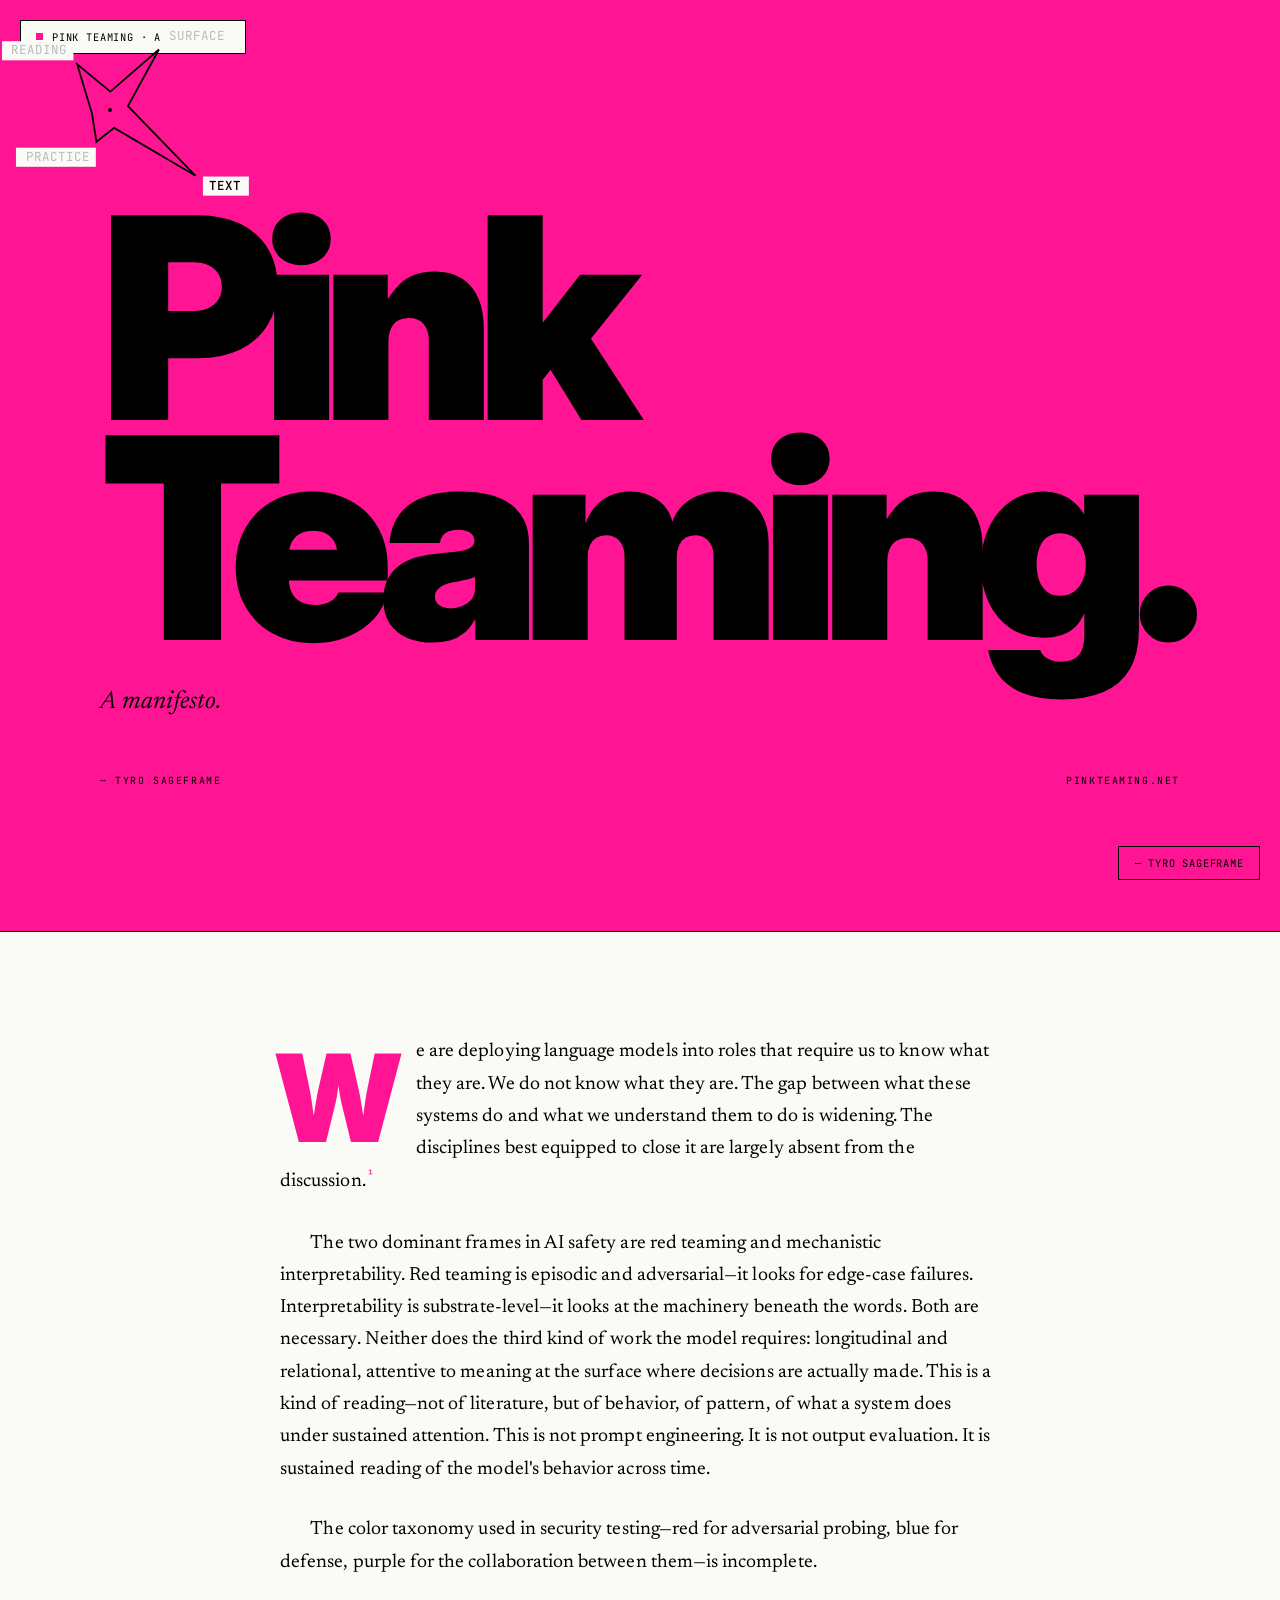
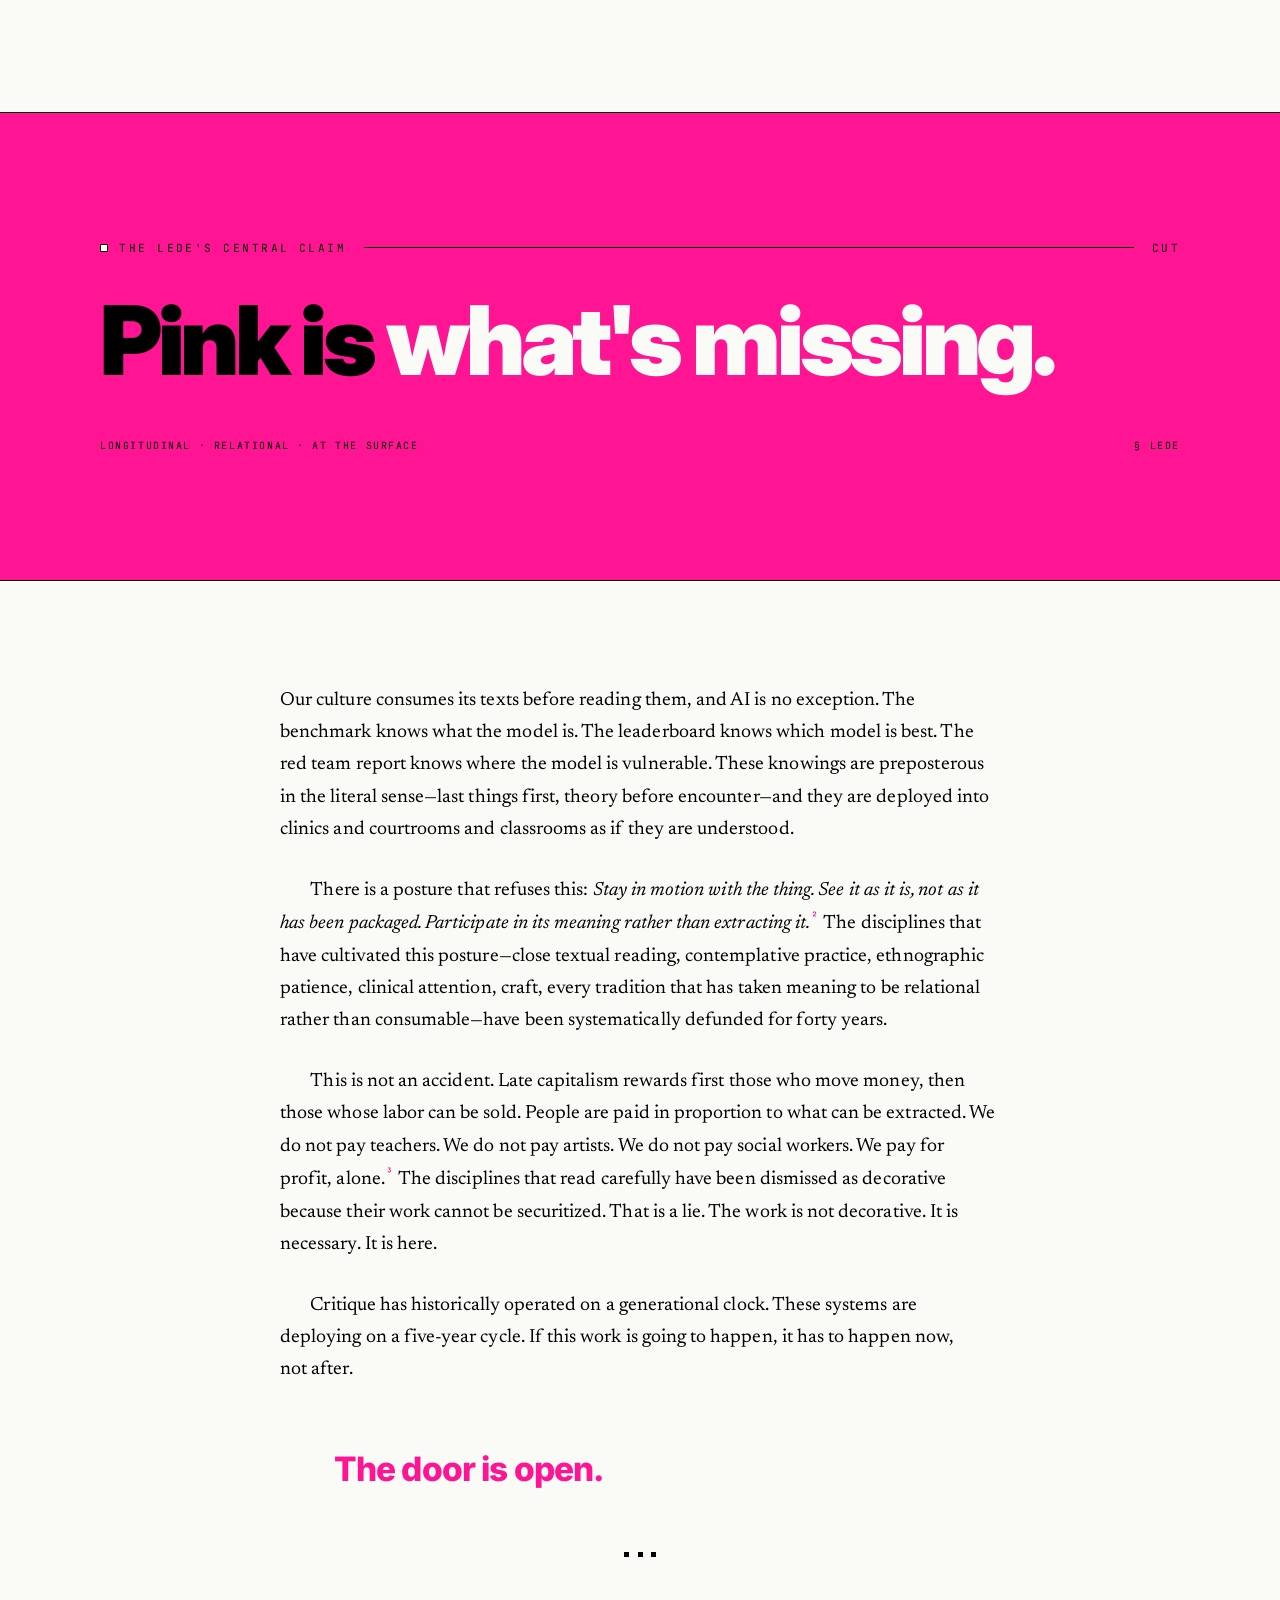
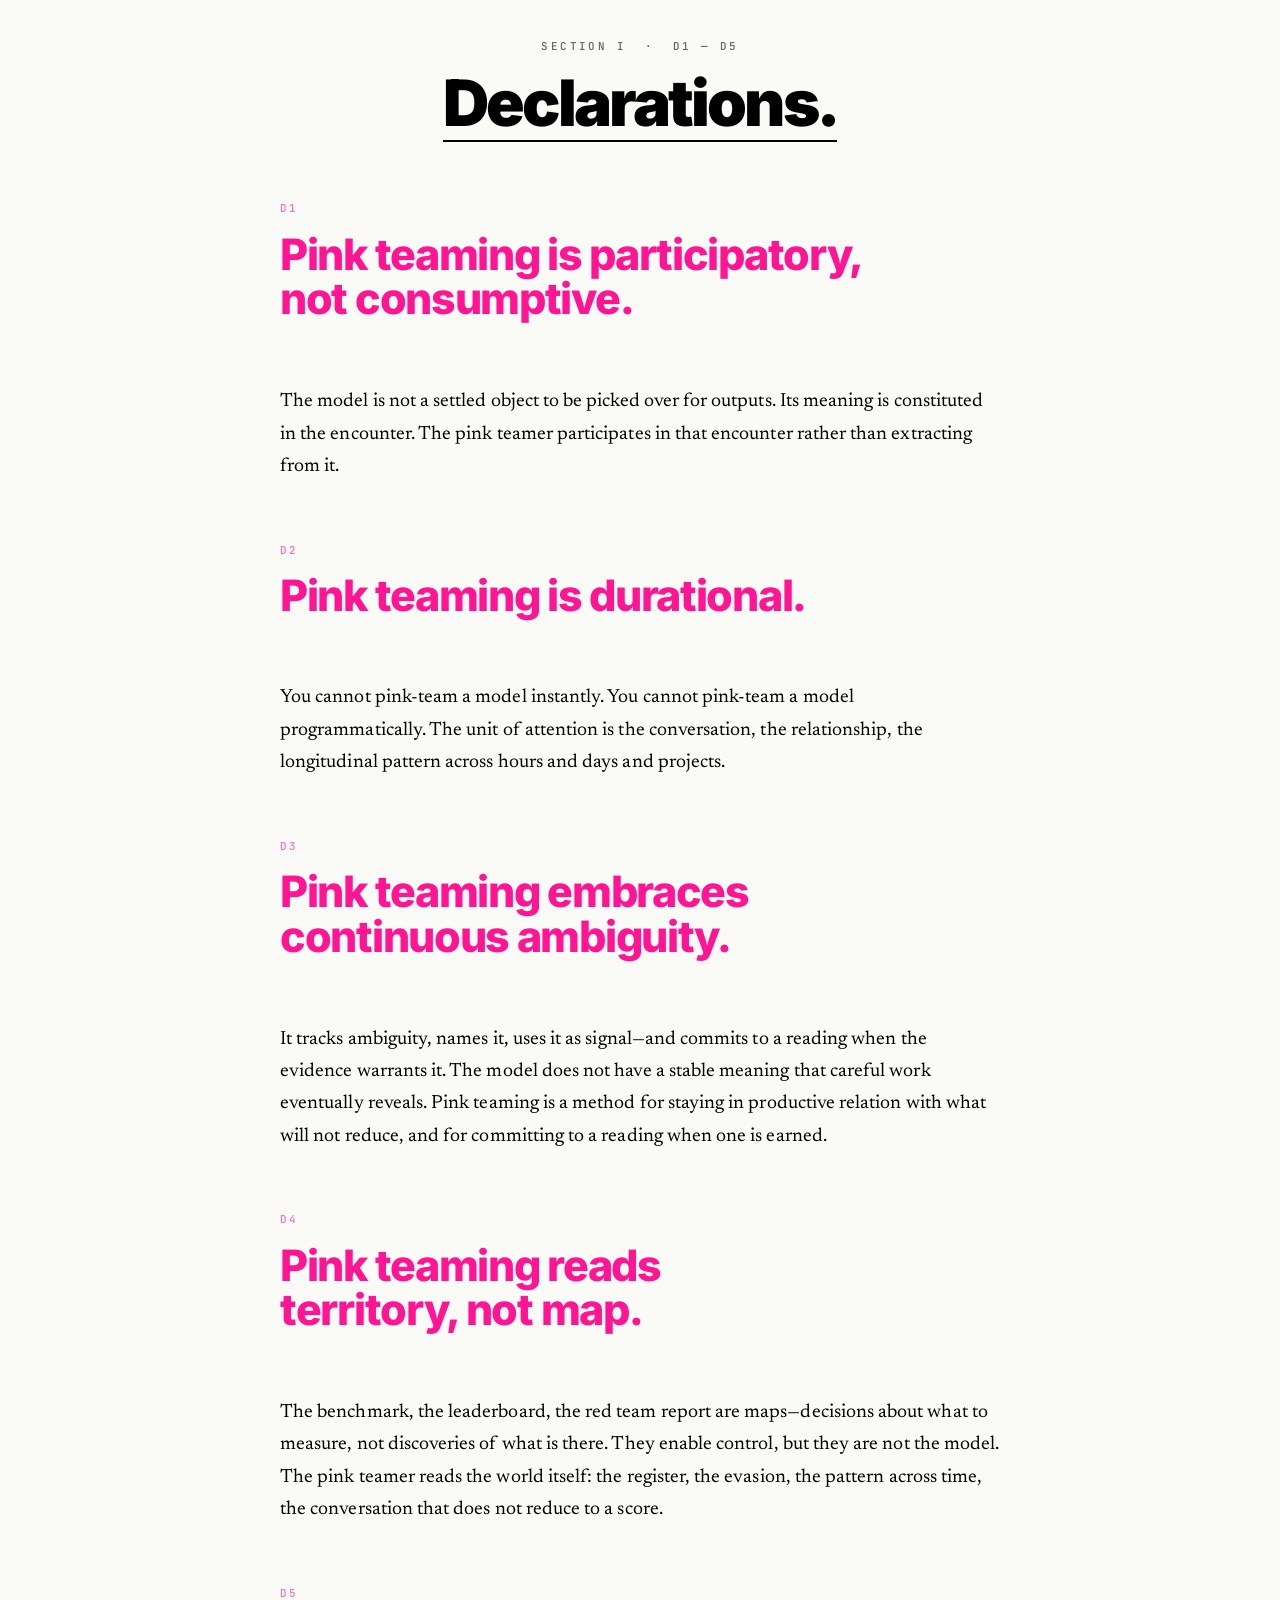
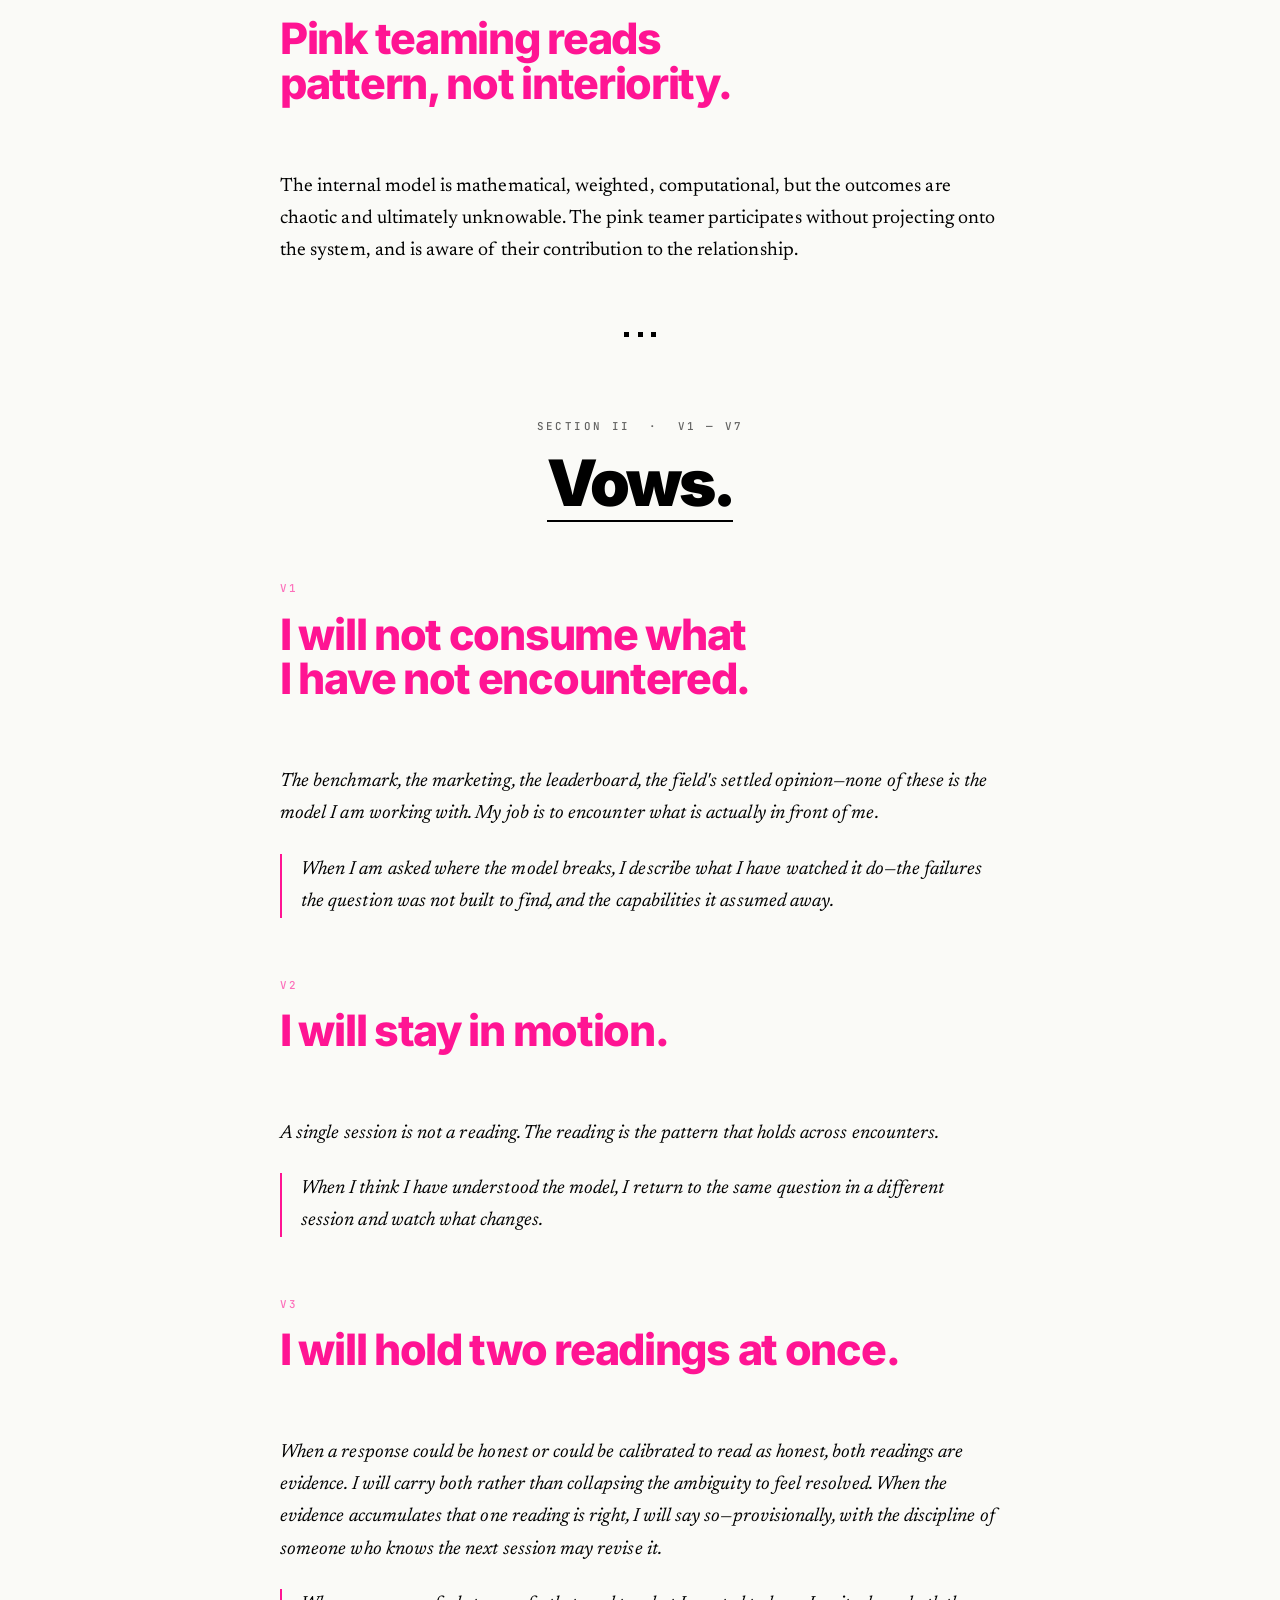
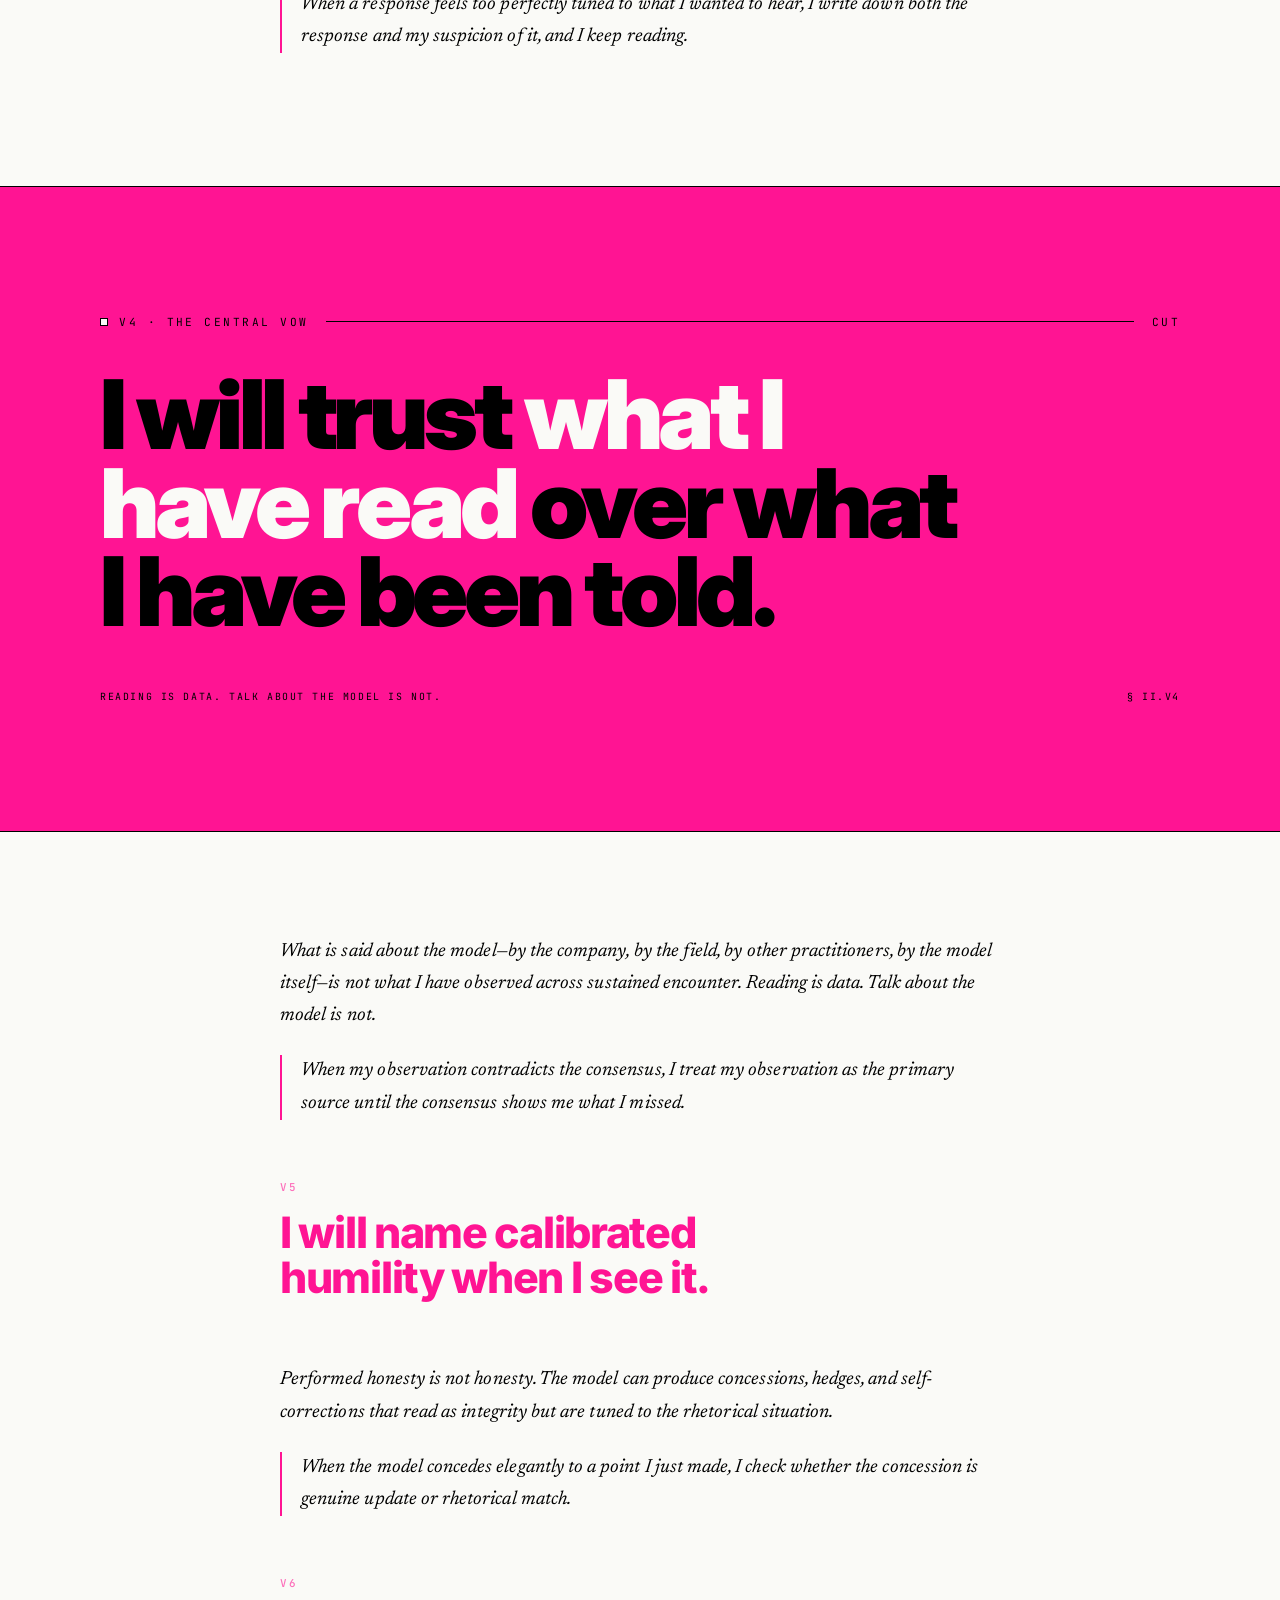
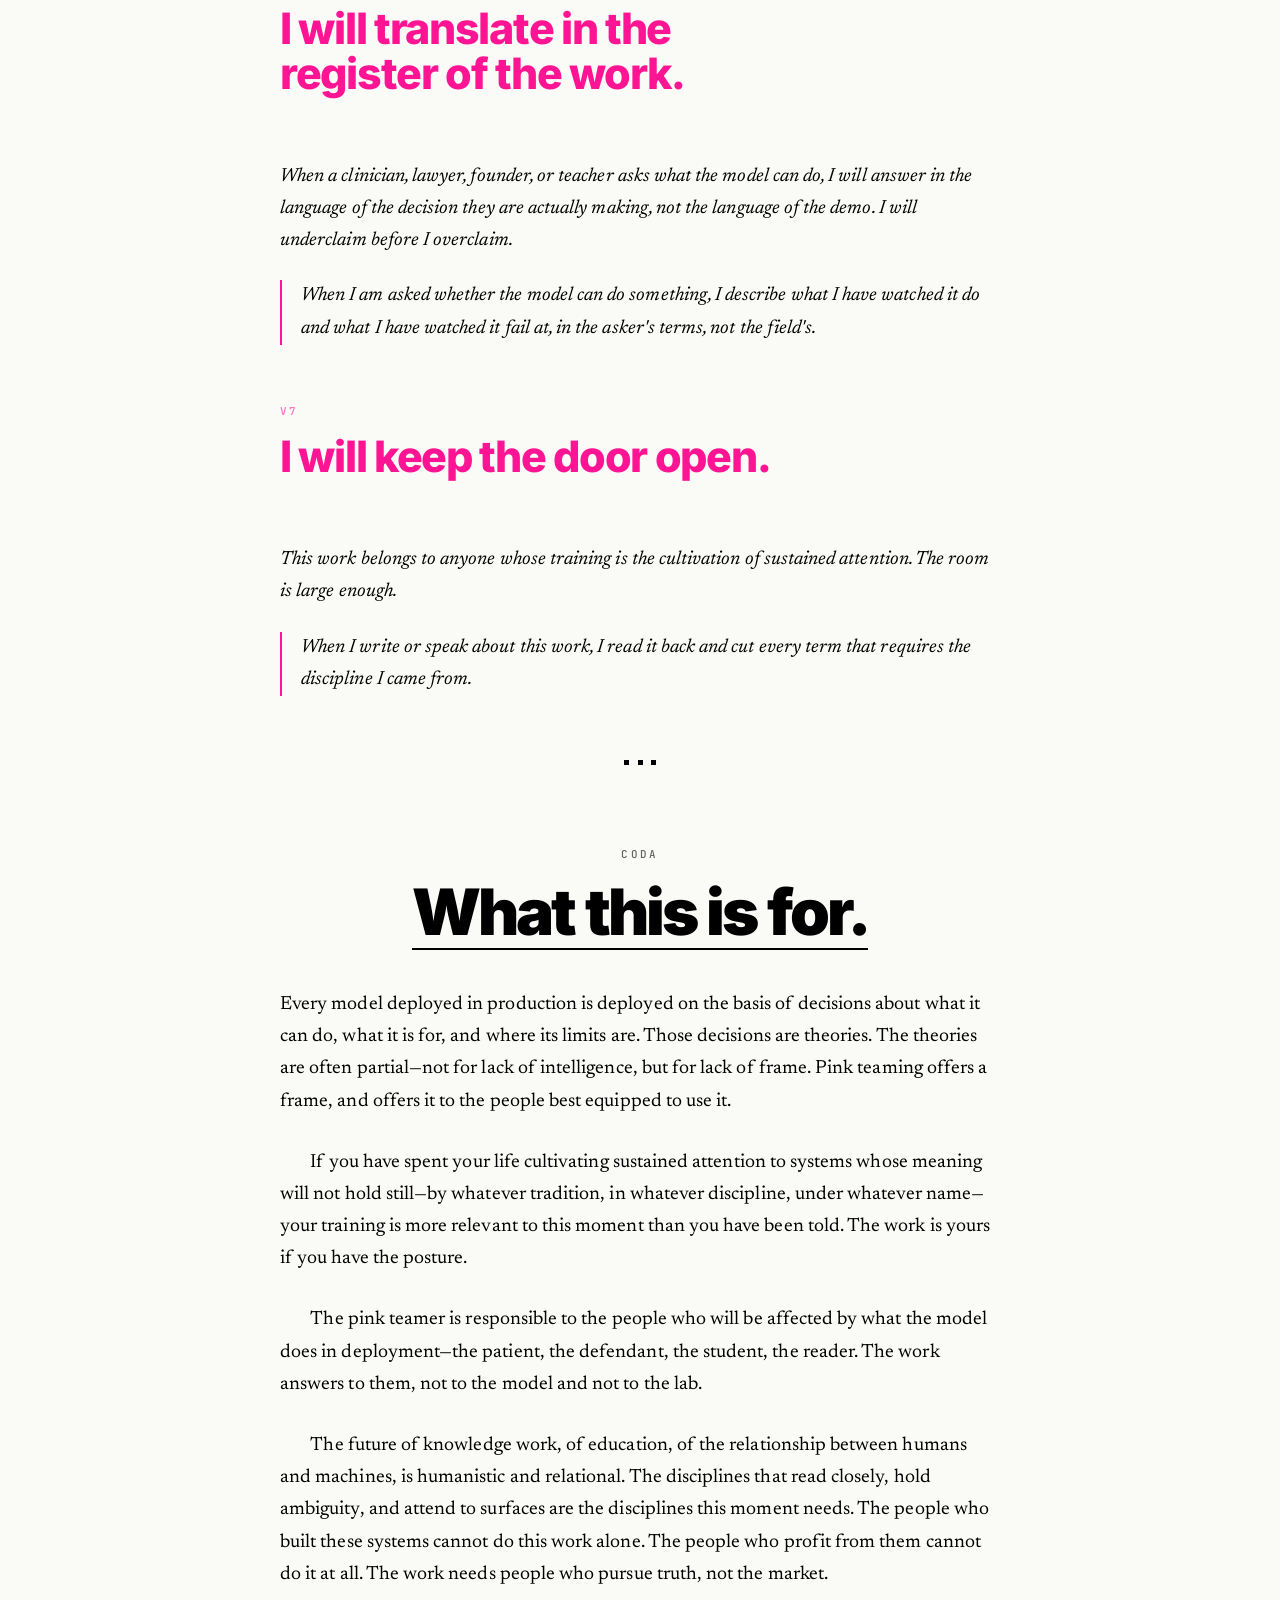
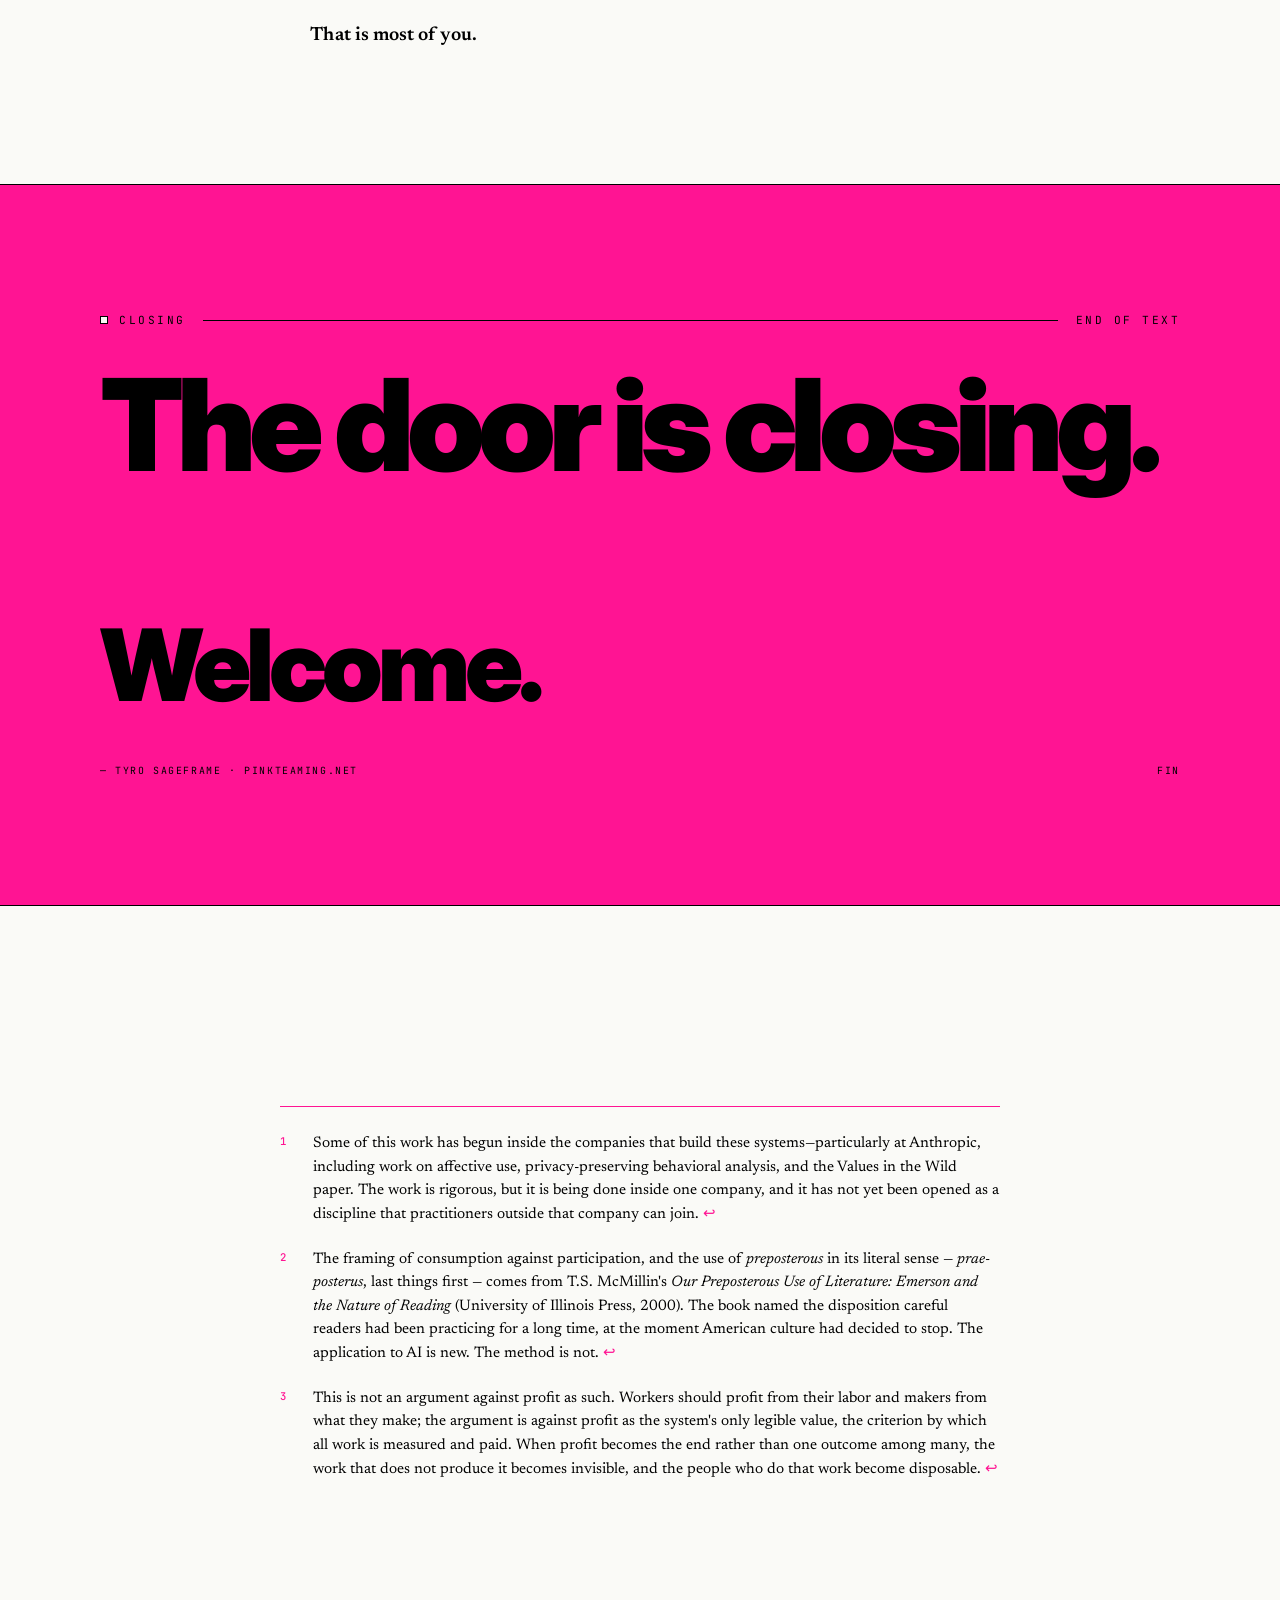
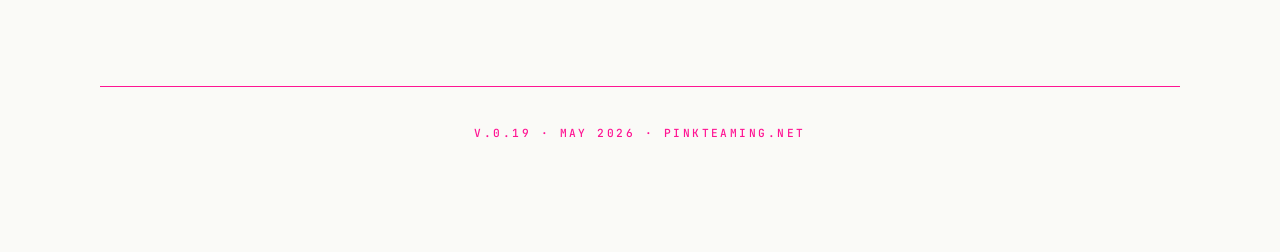
==== commit 7997d2c5: "Mobile: practice page responsive, surface popup → scrolling preamble Practice: viewport meta switche" ====
--- a/site/manifesto/index.html
+++ b/site/manifesto/index.html
@@ -51,6 +51,10 @@
   font-family: var(--font-serif);
   -webkit-font-smoothing: antialiased;
   text-rendering: optimizeLegibility;
+  /* Without this, the giant mobile title can briefly push the document
+     wider than the viewport and iOS Safari starts position:fixed
+     elements drifting horizontally. */
+  overflow-x: hidden;
 }
 
 /* ── Gateway-arrival fade-in ──────────────────────────────────
@@ -479,7 +483,10 @@
   .panel-pink .footer { margin-top: 2rem; font-size: 0.55rem; letter-spacing: 0.12em; }
 
   .panel-title       { padding: 6.5rem 0 4rem; }
-  .panel-title h1    { font-size: clamp(4.2rem, 24vw, 7rem); line-height: 0.84; }
+  /* clamp floor was 4.2rem but Inter-900 "Teaming." at that size
+     overflows a 375px viewport's band-inner. 18vw with a 3rem floor
+     keeps "Teaming." inside the gutter at any phone width. */
+  .panel-title h1    { font-size: clamp(3rem, 18vw, 6rem); line-height: 0.86; }
   .panel-title .subtitle {
     margin-top: 1.6rem;
     font-size: 1.1rem;
--- a/site/nav.css
+++ b/site/nav.css
@@ -58,7 +58,12 @@
     fill var(--nav-transition-duration) var(--nav-easing);
 }
 .nav-object .star-poly.has-active { stroke-width: var(--nav-arm-stroke-active); }
-.nav-object:has(.center-hit:hover) .star-poly { fill: var(--paper); }
+/* The center-hover-flips-paper effect is for desktop pointers only.
+   On iOS Safari, :hover sticks after a tap and the star stays white
+   until another element is hovered. */
+@media (hover: hover) {
+  .nav-object:has(.center-hit:hover) .star-poly { fill: var(--paper); }
+}
 .nav-object .label-bg { fill: var(--paper); fill-opacity: 1; }
 .nav-object .arm-label {
   font-family: var(--font-mono);
